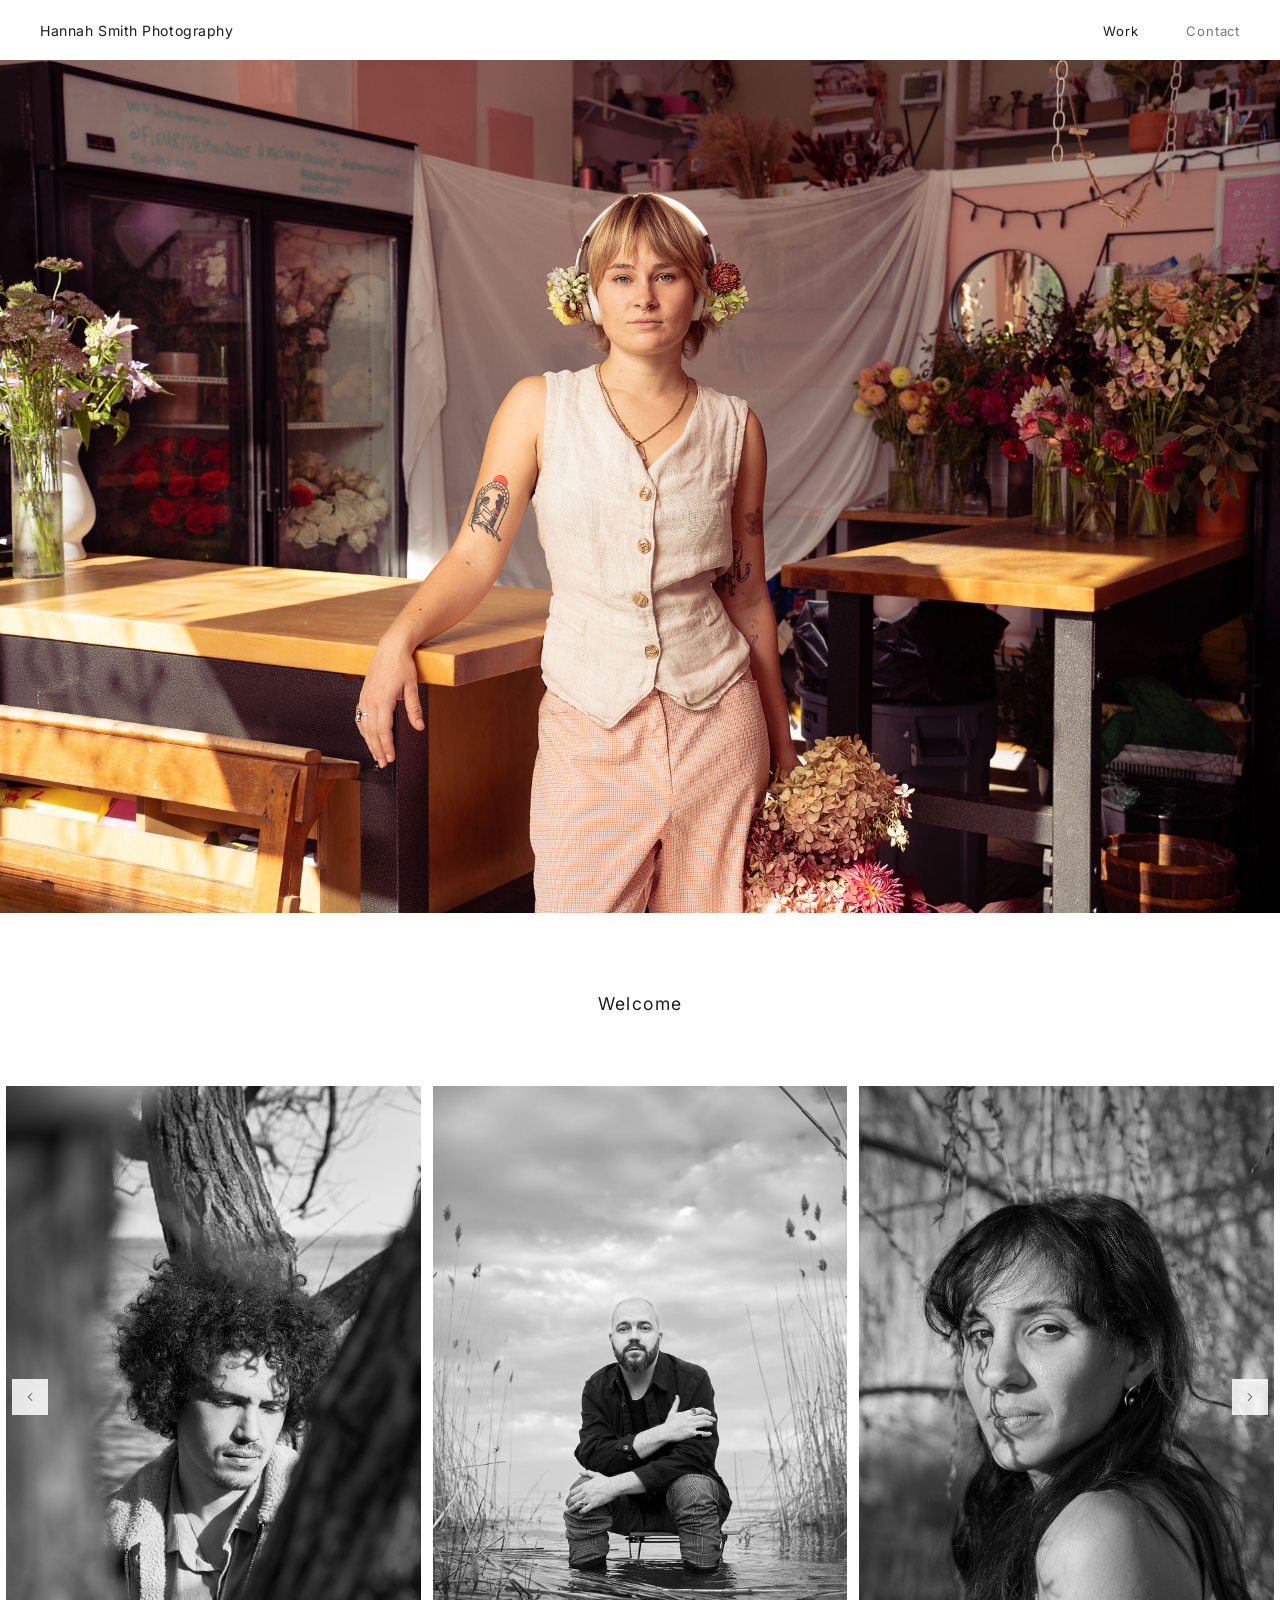
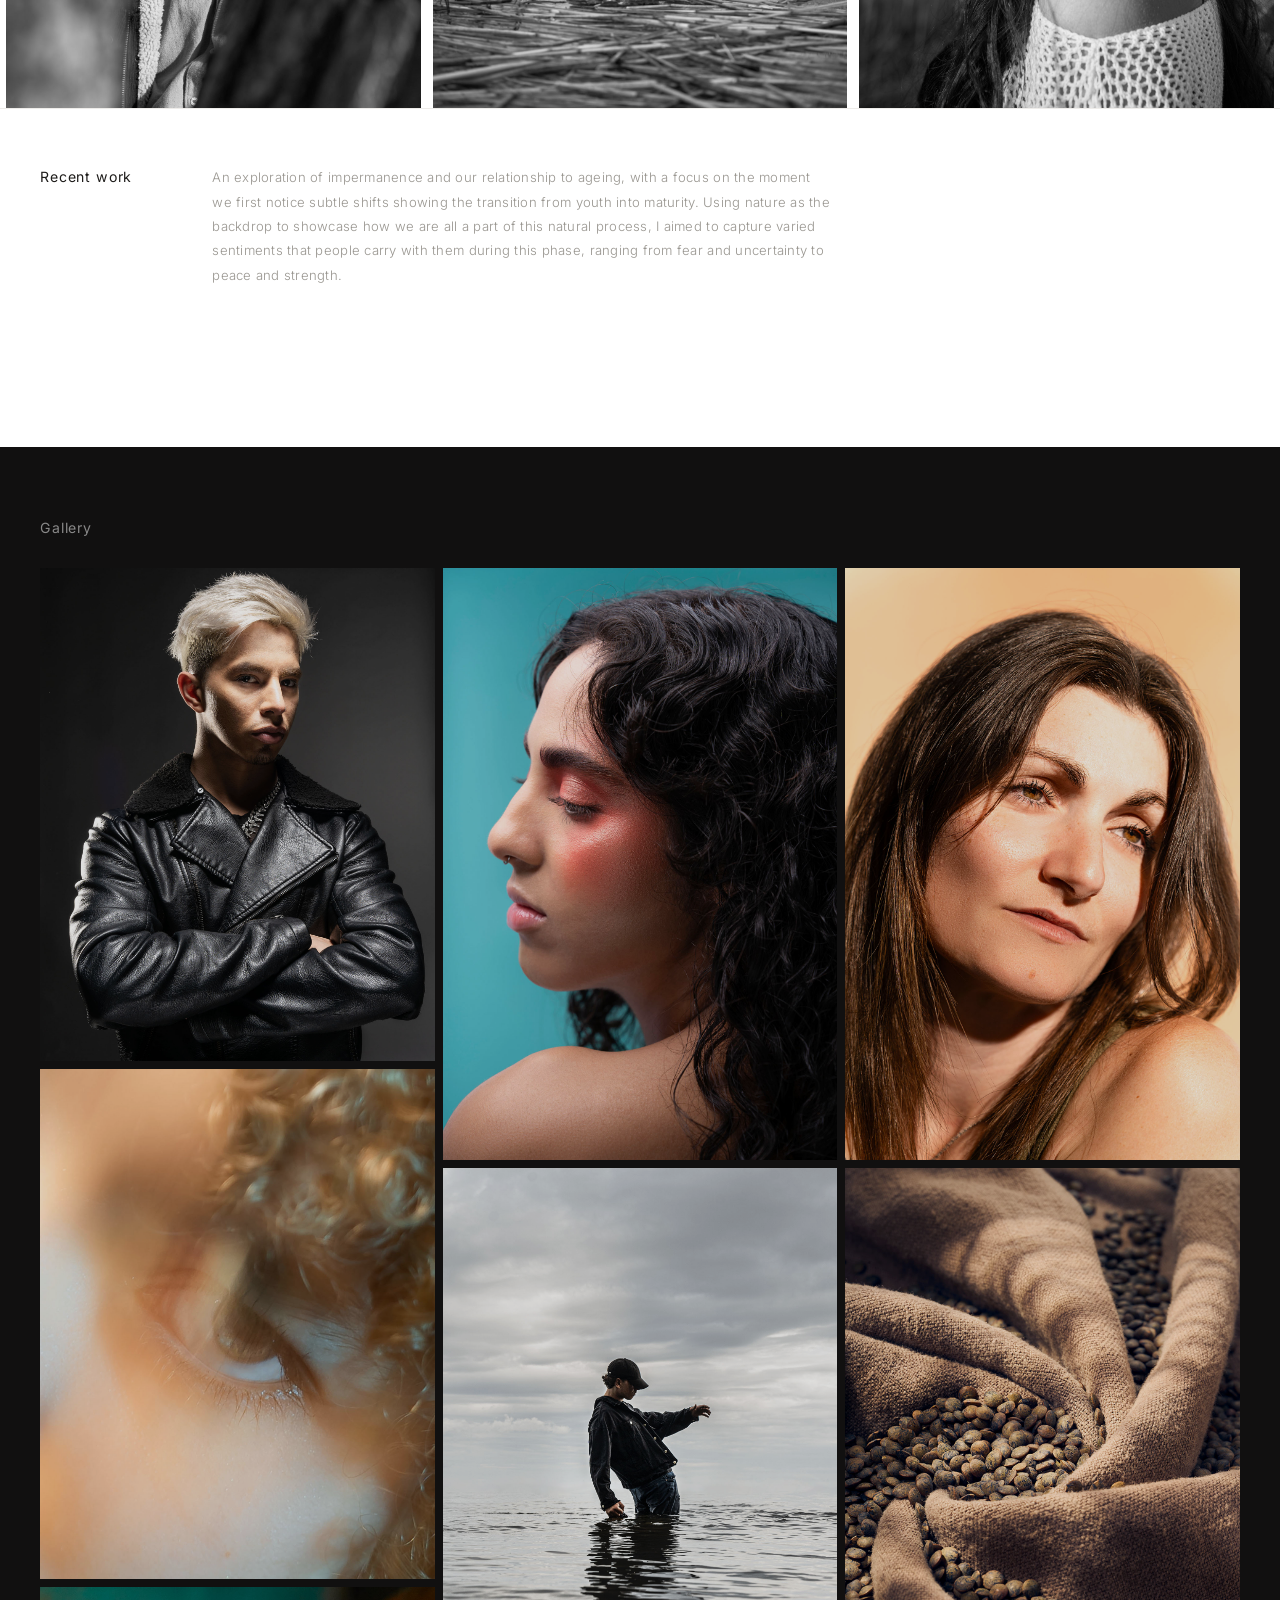
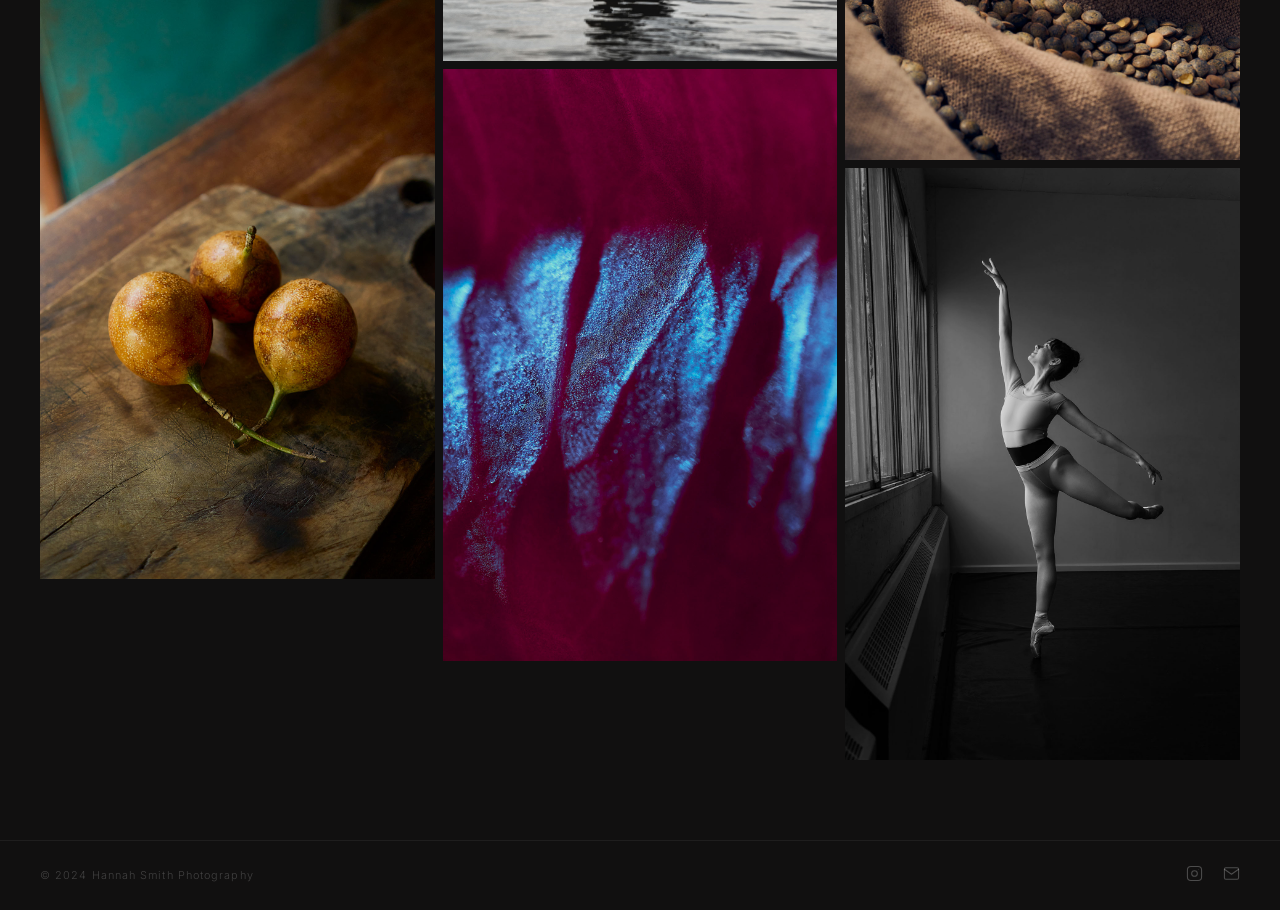
==== index.html @ 906fc098 "Add files via upload" ====
<!DOCTYPE html>
<html lang="en">
<head>
  <meta charset="UTF-8" />
  <meta name="viewport" content="width=device-width, initial-scale=1.0" />
  <title>Hannah Smith Photography</title>
  <link rel="stylesheet" href="style.css" />
</head>
<body>

  <!-- ══ NAVIGATION ══ -->
  <nav>
    <a href="index.html" class="nav-logo">Hannah Smith Photography</a>
    <ul class="nav-links">
      <li><a href="#work" class="active">Work</a></li>
      <li><a href="contact.html">Contact</a></li>
    </ul>
  </nav>

  <main>

    <!-- ══ HERO ══
         Upload your hero image to: images/hero.jpg
         The image will display at its FULL natural size — never cropped.
         Any width works. Landscape photos look best here.
    ══ -->
    <section class="hero">
      <img src="images/hero.jpg" alt="Hannah Smith Photography" />
    </section>

    <!-- ══ WELCOME ══ -->
    <section class="welcome">
      <h2>Welcome</h2>
    </section>

    <!-- ══ CAROUSEL ══ -->
    <section id="work">
      <div class="carousel-outer">

        <button class="carousel-btn prev" aria-label="Previous">
          <svg viewBox="0 0 24 24" fill="none" stroke-width="1.5" stroke-linecap="round" stroke-linejoin="round">
            <polyline points="15 18 9 12 15 6"></polyline>
          </svg>
        </button>

        <div class="carousel-track" id="carouselTrack">
          <!--
            PORTRAIT CAROUSEL IMAGES
            Upload to: images/portraits/
            Name them: portrait-1.jpg, portrait-2.jpg, portrait-3.jpg ... etc.
            Images show at their NATURAL SIZE — no cropping.
            Add or remove slides freely — just copy a <div class="carousel-slide"> block.
          -->
          <div class="carousel-slide">
            <img src="images/portraits/portrait-1.jpg" alt="Portrait 1" />
          </div>
          <div class="carousel-slide">
            <img src="images/portraits/portrait-2.jpg" alt="Portrait 2" />
          </div>
          <div class="carousel-slide">
            <img src="images/portraits/portrait-3.jpg" alt="Portrait 3" />
          </div>
          <div class="carousel-slide">
            <img src="images/portraits/portrait-4.jpg" alt="Portrait 4" />
          </div>
          <div class="carousel-slide">
            <img src="images/portraits/portrait-5.jpg" alt="Portrait 5" />
          </div>
          <div class="carousel-slide">
            <img src="images/portraits/portrait-6.jpg" alt="Portrait 6" />
          </div>
          <div class="carousel-slide">
            <img src="images/portraits/portrait-7.jpg" alt="Portrait 7" />
          </div>
          <div class="carousel-slide">
            <img src="images/portraits/portrait-8.jpg" alt="Portrait 8" />
          </div>
        </div>

        <button class="carousel-btn next" aria-label="Next">
          <svg viewBox="0 0 24 24" fill="none" stroke-width="1.5" stroke-linecap="round" stroke-linejoin="round">
            <polyline points="9 18 15 12 9 6"></polyline>
          </svg>
        </button>

      </div>

      <!-- ══ CAPTION — Recent Work left, paragraph right ══ -->
      <div class="caption-block">
        <p class="caption-title">Recent work</p>
        <p class="caption-body">
          An exploration of impermanence and our relationship to ageing, with a focus on the moment
          we first notice subtle shifts showing the transition from youth into maturity. Using nature
          as the backdrop to showcase how we are all a part of this natural process, I aimed to capture
          varied sentiments that people carry with them during this phase, ranging from fear and
          uncertainty to peace and strength.
        </p>
      </div>
    </section>

    <!-- ══ GALLERY (DARK) ══ -->
    <section class="gallery-section">
      <h2>Gallery</h2>

      <!--
        GALLERY IMAGES
        Upload to: images/gallery/
        Name them: gallery-1.jpg, gallery-2.jpg ... etc.
        Images display at their NATURAL SIZE in a flexible column cluster.
        The layout automatically adapts to whatever proportions you upload.
        Add or remove <div class="g-item"> blocks freely.
      -->
      <div class="gallery-cluster">
        <div class="g-item">
          <img src="images/gallery/gallery-1.jpg" alt="Gallery 1" />
        </div>
        <div class="g-item">
          <img src="images/gallery/gallery-2.jpg" alt="Gallery 2" />
        </div>
        <div class="g-item">
          <img src="images/gallery/gallery-3.jpg" alt="Gallery 3" />
        </div>
        <div class="g-item">
          <img src="images/gallery/gallery-4.jpg" alt="Gallery 4" />
        </div>
        <div class="g-item">
          <img src="images/gallery/gallery-5.jpg" alt="Gallery 5" />
        </div>
        <div class="g-item">
          <img src="images/gallery/gallery-6.jpg" alt="Gallery 6" />
        </div>
        <div class="g-item">
          <img src="images/gallery/gallery-7.jpg" alt="Gallery 7" />
        </div>
        <div class="g-item">
          <img src="images/gallery/gallery-8.jpg" alt="Gallery 8" />
        </div>
        <div class="g-item">
          <img src="images/gallery/gallery-9.jpg" alt="Gallery 9" />
        </div>
      </div>
    </section>

  </main>

  <!-- ══ FOOTER ══ -->
  <footer>
    <span class="footer-copy">&copy; 2024 Hannah Smith Photography</span>
    <div class="footer-icons">
      <!-- Replace # with your Instagram URL -->
      <a href="#" aria-label="Instagram">
        <svg viewBox="0 0 24 24" fill="none" stroke="currentColor" stroke-width="1.5" stroke-linecap="round" stroke-linejoin="round">
          <rect x="2" y="2" width="20" height="20" rx="5"></rect>
          <circle cx="12" cy="12" r="4"></circle>
          <circle cx="17.5" cy="6.5" r="0.5" fill="currentColor" stroke="none"></circle>
        </svg>
      </a>
      <!-- Replace YOUR-EMAIL-HERE with your email -->
      <a href="mailto:YOUR-EMAIL-HERE" aria-label="Email">
        <svg viewBox="0 0 24 24" fill="none" stroke="currentColor" stroke-width="1.5" stroke-linecap="round" stroke-linejoin="round">
          <path d="M4 4h16c1.1 0 2 .9 2 2v12c0 1.1-.9 2-2 2H4c-1.1 0-2-.9-2-2V6c0-1.1.9-2 2-2z"></path>
          <polyline points="22,6 12,13 2,6"></polyline>
        </svg>
      </a>
    </div>
  </footer>

  <!-- ══ CAROUSEL SCRIPT
       - Shows 3 slides at once
       - Slides one image at a time
       - Auto-advances every 3 seconds
       - Loops endlessly back to the start
  ══ -->
  <script>
    (function () {
      const track = document.getElementById('carouselTrack');
      const slides = Array.from(track.querySelectorAll('.carousel-slide'));
      const total = slides.length;
      const VISIBLE = 3;
      const INTERVAL = 3000; // 3 seconds
      let current = 0;
      let timer;

      function setWidths() {
        const slideWidth = track.parentElement.offsetWidth / VISIBLE;
        slides.forEach(s => s.style.width = slideWidth + 'px');
      }

      function goTo(idx) {
        // Loop: wrap around
        current = ((idx % total) + total) % total;
        const slideWidth = track.parentElement.offsetWidth / VISIBLE;
        track.style.transform = `translateX(-${current * slideWidth}px)`;
      }

      function next() { goTo(current + 1); }
      function prev() { goTo(current - 1); }

      function startAuto() {
        clearInterval(timer);
        timer = setInterval(next, INTERVAL);
      }

      // Arrow buttons pause then resume auto-play
      document.querySelector('.carousel-btn.prev').addEventListener('click', () => {
        prev(); startAuto();
      });
      document.querySelector('.carousel-btn.next').addEventListener('click', () => {
        next(); startAuto();
      });

      // Init
      setWidths();
      startAuto();
      window.addEventListener('resize', () => { setWidths(); goTo(current); });
    })();
  </script>

</body>
</html>
---- style.css ----
/* =============================================
   HANNAH SMITH PHOTOGRAPHY — style.css
   Clean Minimal Editorial
   ============================================= */

@import url('https://fonts.googleapis.com/css2?family=Cormorant:ital,wght@0,300;0,400;0,500;1,300;1,400&family=Inter:wght@300;400;500&display=swap');

/* ── Variables ── */
:root {
  --white: #ffffff;
  --off-white: #fafaf9;
  --light: #eeece9;
  --mid: #999690;
  --dark: #1e1c1a;
  --black: #111010;
  --nav-height: 60px;
  --transition: 0.3s ease;

  --font-display: 'Cormorant', serif;
  --font-body: 'Inter', sans-serif;
}

/* ── Reset ── */
*, *::before, *::after { box-sizing: border-box; margin: 0; padding: 0; }
html { scroll-behavior: smooth; }
body {
  font-family: var(--font-body);
  font-weight: 300;
  background: var(--white);
  color: var(--dark);
  -webkit-font-smoothing: antialiased;
  overflow-x: hidden;
}
a { text-decoration: none; color: inherit; }

/* ══════════════════════════════════
   NAVIGATION
   ══════════════════════════════════ */
nav {
  position: fixed;
  top: 0; left: 0; right: 0;
  z-index: 100;
  height: var(--nav-height);
  background: rgba(255,255,255,0.96);
  backdrop-filter: blur(8px);
  display: flex;
  align-items: center;
  justify-content: space-between;
  padding: 0 40px;
}

.nav-logo {
  font-family: var(--font-body);
  font-size: 0.88rem;
  font-weight: 400;
  letter-spacing: 0.04em;
  color: var(--dark);
}

.nav-links {
  display: flex;
  gap: 48px;
  list-style: none;
}
.nav-links a {
  font-family: var(--font-body);
  font-size: 0.82rem;
  font-weight: 400;
  letter-spacing: 0.06em;
  color: var(--dark);
  opacity: 0.6;
  transition: opacity var(--transition);
}
.nav-links a:hover,
.nav-links a.active { opacity: 1; }

/* ══════════════════════════════════
   HERO — full image, no crop
   ══════════════════════════════════ */
.hero {
  margin-top: var(--nav-height);
  width: 100%;
  line-height: 0; /* removes gap under image */
}
.hero img {
  width: 100%;
  height: auto; /* natural height, never cropped */
  display: block;
  object-fit: unset;
}

/* ══════════════════════════════════
   WELCOME
   ══════════════════════════════════ */
.welcome {
  text-align: center;
  padding: 80px 40px 72px;
}
.welcome h2 {
  font-family: var(--font-body);
  font-size: 1.1rem;
  font-weight: 400;
  letter-spacing: 0.08em;
  color: var(--dark);
}

/* ══════════════════════════════════
   CAROUSEL — no crop, auto-slide
   ══════════════════════════════════ */
#work {
  padding: 0 0 80px;
}

.carousel-outer {
  position: relative;
  overflow: hidden;
}

.carousel-track {
  display: flex;
  /* gap handled by JS offset, no CSS gap so images butt up */
  transition: transform 0.7s cubic-bezier(0.25, 0.46, 0.45, 0.94);
}

.carousel-slide {
  /* width set by JS based on visible count */
  flex-shrink: 0;
  padding: 0 6px;
}

.carousel-slide img {
  width: 100%;
  height: auto;        /* NEVER crop — natural image ratio */
  display: block;
  object-fit: unset;
}

/* Prev / Next arrows */
.carousel-btn {
  position: absolute;
  top: 50%;
  transform: translateY(-50%);
  background: rgba(255,255,255,0.85);
  border: none;
  width: 36px; height: 36px;
  display: flex;
  align-items: center;
  justify-content: center;
  cursor: pointer;
  z-index: 2;
  transition: background var(--transition);
}
.carousel-btn:hover { background: var(--white); }
.carousel-btn svg { width: 14px; height: 14px; stroke: var(--dark); }
.carousel-btn.prev { left: 12px; }
.carousel-btn.next { right: 12px; }

/* ══════════════════════════════════
   CAPTION — Recent Work left, text right
   ══════════════════════════════════ */
.caption-block {
  display: flex;
  align-items: flex-start;
  gap: 80px;
  padding: 56px 40px 80px;
  border-top: 1px solid var(--light);
}
.caption-title {
  font-family: var(--font-body);
  font-size: 0.88rem;
  font-weight: 400;
  letter-spacing: 0.06em;
  color: var(--dark);
  white-space: nowrap;
  flex-shrink: 0;
  padding-top: 3px;
}
.caption-body {
  font-family: var(--font-body);
  font-size: 0.82rem;
  line-height: 1.85;
  color: var(--mid);
  letter-spacing: 0.02em;
  max-width: 620px;
}

/* ══════════════════════════════════
   GALLERY — dark, cluster, no crop
   ══════════════════════════════════ */
.gallery-section {
  background: var(--black);
  padding: 72px 40px 80px;
}

.gallery-section h2 {
  font-family: var(--font-body);
  font-size: 0.88rem;
  font-weight: 400;
  letter-spacing: 0.06em;
  color: rgba(255,255,255,0.5);
  margin-bottom: 32px;
}

/*
  Masonry/cluster layout using CSS columns.
  This is the most flexible approach — images keep
  their natural proportions and the layout adapts
  to whatever sizes you upload.
*/
.gallery-cluster {
  columns: 3;
  column-gap: 8px;
}

.gallery-cluster .g-item {
  break-inside: avoid;
  margin-bottom: 8px;
  overflow: hidden;
}

.gallery-cluster .g-item img {
  width: 100%;
  height: auto;       /* NEVER crop — natural ratio */
  display: block;
  object-fit: unset;
  filter: brightness(0.88);
  transition: filter 0.4s ease, transform 0.6s ease;
}

.gallery-cluster .g-item:hover img {
  filter: brightness(1);
  transform: scale(1.02);
}

/* ══════════════════════════════════
   FOOTER
   ══════════════════════════════════ */
footer {
  background: var(--black);
  border-top: 1px solid rgba(255,255,255,0.06);
  padding: 24px 40px;
  display: flex;
  align-items: center;
  justify-content: space-between;
}
.footer-copy {
  font-size: 0.68rem;
  letter-spacing: 0.1em;
  color: rgba(255,255,255,0.2);
}
.footer-icons { display: flex; gap: 20px; }
.footer-icons a {
  color: rgba(255,255,255,0.25);
  transition: color var(--transition);
}
.footer-icons a:hover { color: rgba(255,255,255,0.7); }
.footer-icons svg { width: 17px; height: 17px; }

/* ══════════════════════════════════
   CONTACT PAGE
   ══════════════════════════════════ */
.contact-wrap {
  margin-top: var(--nav-height);
  display: grid;
  grid-template-columns: 1fr 1fr;
  min-height: calc(100vh - var(--nav-height));
}
.contact-dark {
  background: var(--dark);
  padding: 80px 64px;
  display: flex;
  flex-direction: column;
  justify-content: center;
}
.contact-dark .eyebrow {
  font-size: 0.62rem;
  letter-spacing: 0.3em;
  text-transform: uppercase;
  color: rgba(255,255,255,0.35);
  margin-bottom: 20px;
  display: block;
}
.contact-dark h1 {
  font-family: var(--font-display);
  font-size: clamp(2rem, 4vw, 3.2rem);
  font-weight: 400;
  color: var(--white);
  line-height: 1.15;
  margin-bottom: 52px;
}
.contact-list {
  list-style: none;
  display: flex;
  flex-direction: column;
  gap: 28px;
  margin-bottom: 52px;
}
.contact-list li {
  display: flex;
  align-items: flex-start;
  gap: 16px;
}
.contact-list svg {
  width: 16px; height: 16px;
  stroke: rgba(255,255,255,0.3);
  flex-shrink: 0;
  margin-top: 3px;
}
.c-label {
  font-size: 0.58rem;
  letter-spacing: 0.22em;
  text-transform: uppercase;
  color: rgba(255,255,255,0.25);
  display: block;
  margin-bottom: 4px;
}
.c-value {
  font-size: 0.88rem;
  color: var(--white);
  letter-spacing: 0.02em;
}
a.c-value { transition: color var(--transition); }
a.c-value:hover { color: rgba(255,255,255,0.6); }

.social-row { display: flex; gap: 16px; }
.social-row a {
  width: 38px; height: 38px;
  border: 1px solid rgba(255,255,255,0.12);
  display: flex;
  align-items: center;
  justify-content: center;
  color: rgba(255,255,255,0.3);
  transition: border-color var(--transition), color var(--transition);
}
.social-row a:hover {
  border-color: rgba(255,255,255,0.4);
  color: rgba(255,255,255,0.7);
}
.social-row svg { width: 16px; height: 16px; }

.contact-qr {
  background: var(--off-white);
  padding: 80px 64px;
  display: flex;
  flex-direction: column;
  justify-content: center;
  align-items: center;
  text-align: center;
}
.contact-qr .eyebrow {
  font-size: 0.62rem;
  letter-spacing: 0.3em;
  text-transform: uppercase;
  color: var(--mid);
  margin-bottom: 20px;
  display: block;
}
.contact-qr h2 {
  font-family: var(--font-display);
  font-size: 1.5rem;
  font-weight: 400;
  color: var(--dark);
  margin-bottom: 40px;
}
.qr-frame {
  width: 180px; height: 180px;
  border: 1px solid var(--light);
  display: flex;
  align-items: center;
  justify-content: center;
  margin: 0 auto 16px;
  overflow: hidden;
}
.qr-frame img { width: 100%; height: 100%; object-fit: contain; }
.qr-placeholder {
  width: 180px; height: 180px;
  border: 1px dashed var(--mid);
  display: flex;
  flex-direction: column;
  align-items: center;
  justify-content: center;
  gap: 10px;
  color: var(--mid);
  margin: 0 auto 16px;
}
.qr-placeholder svg { width: 36px; height: 36px; opacity: 0.3; }
.qr-placeholder p { font-size: 0.62rem; letter-spacing: 0.18em; text-transform: uppercase; opacity: 0.4; }
.qr-caption { font-size: 0.68rem; letter-spacing: 0.14em; text-transform: uppercase; color: var(--mid); }

/* ══════════════════════════════════
   RESPONSIVE
   ══════════════════════════════════ */
@media (max-width: 900px) {
  nav { padding: 0 24px; }
  .nav-links { gap: 28px; }
  .caption-block { flex-direction: column; gap: 24px; padding: 40px 24px 60px; }
  .gallery-section { padding: 56px 24px 64px; }
  .gallery-cluster { columns: 2; }
  .contact-wrap { grid-template-columns: 1fr; }
  .contact-dark { padding: 56px 24px; }
  .contact-qr { padding: 56px 24px; }
  footer { padding: 20px 24px; }
}

@media (max-width: 560px) {
  .gallery-cluster { columns: 1; }
  .welcome { padding: 56px 24px 48px; }
}
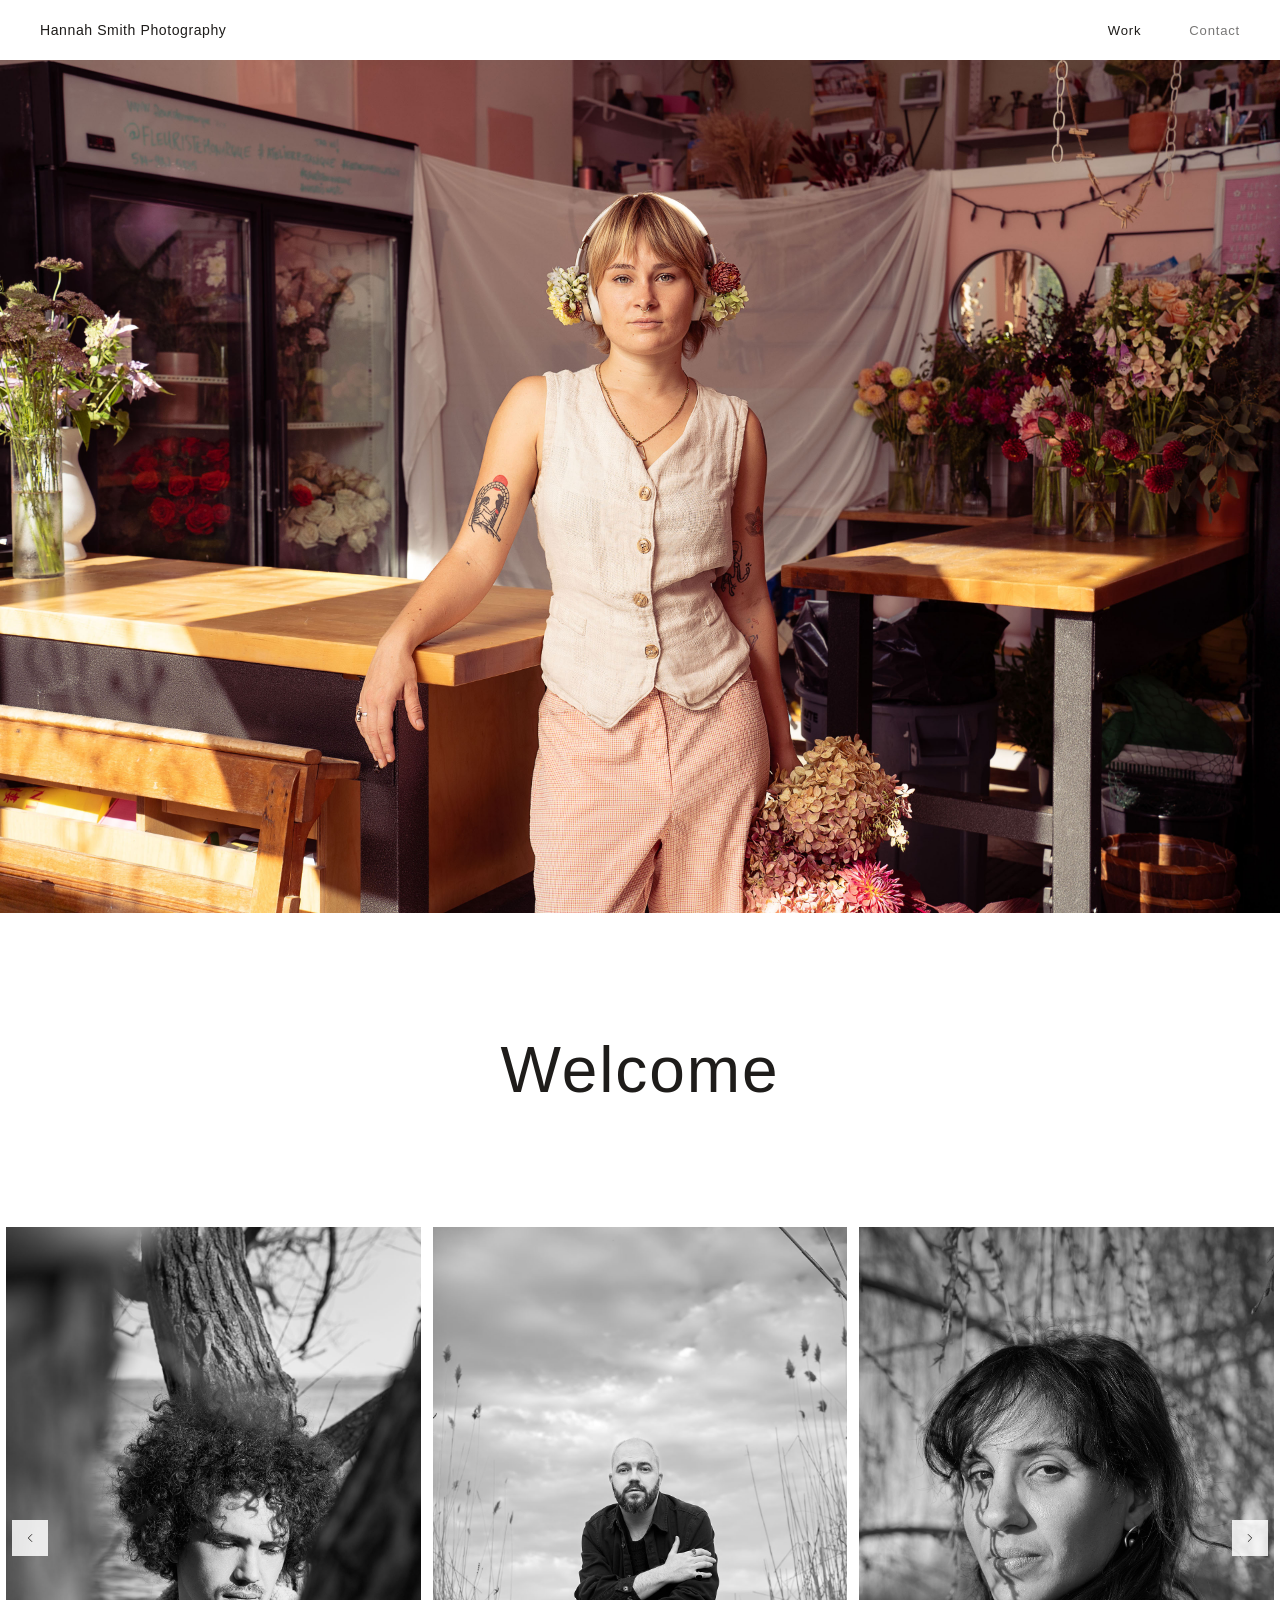
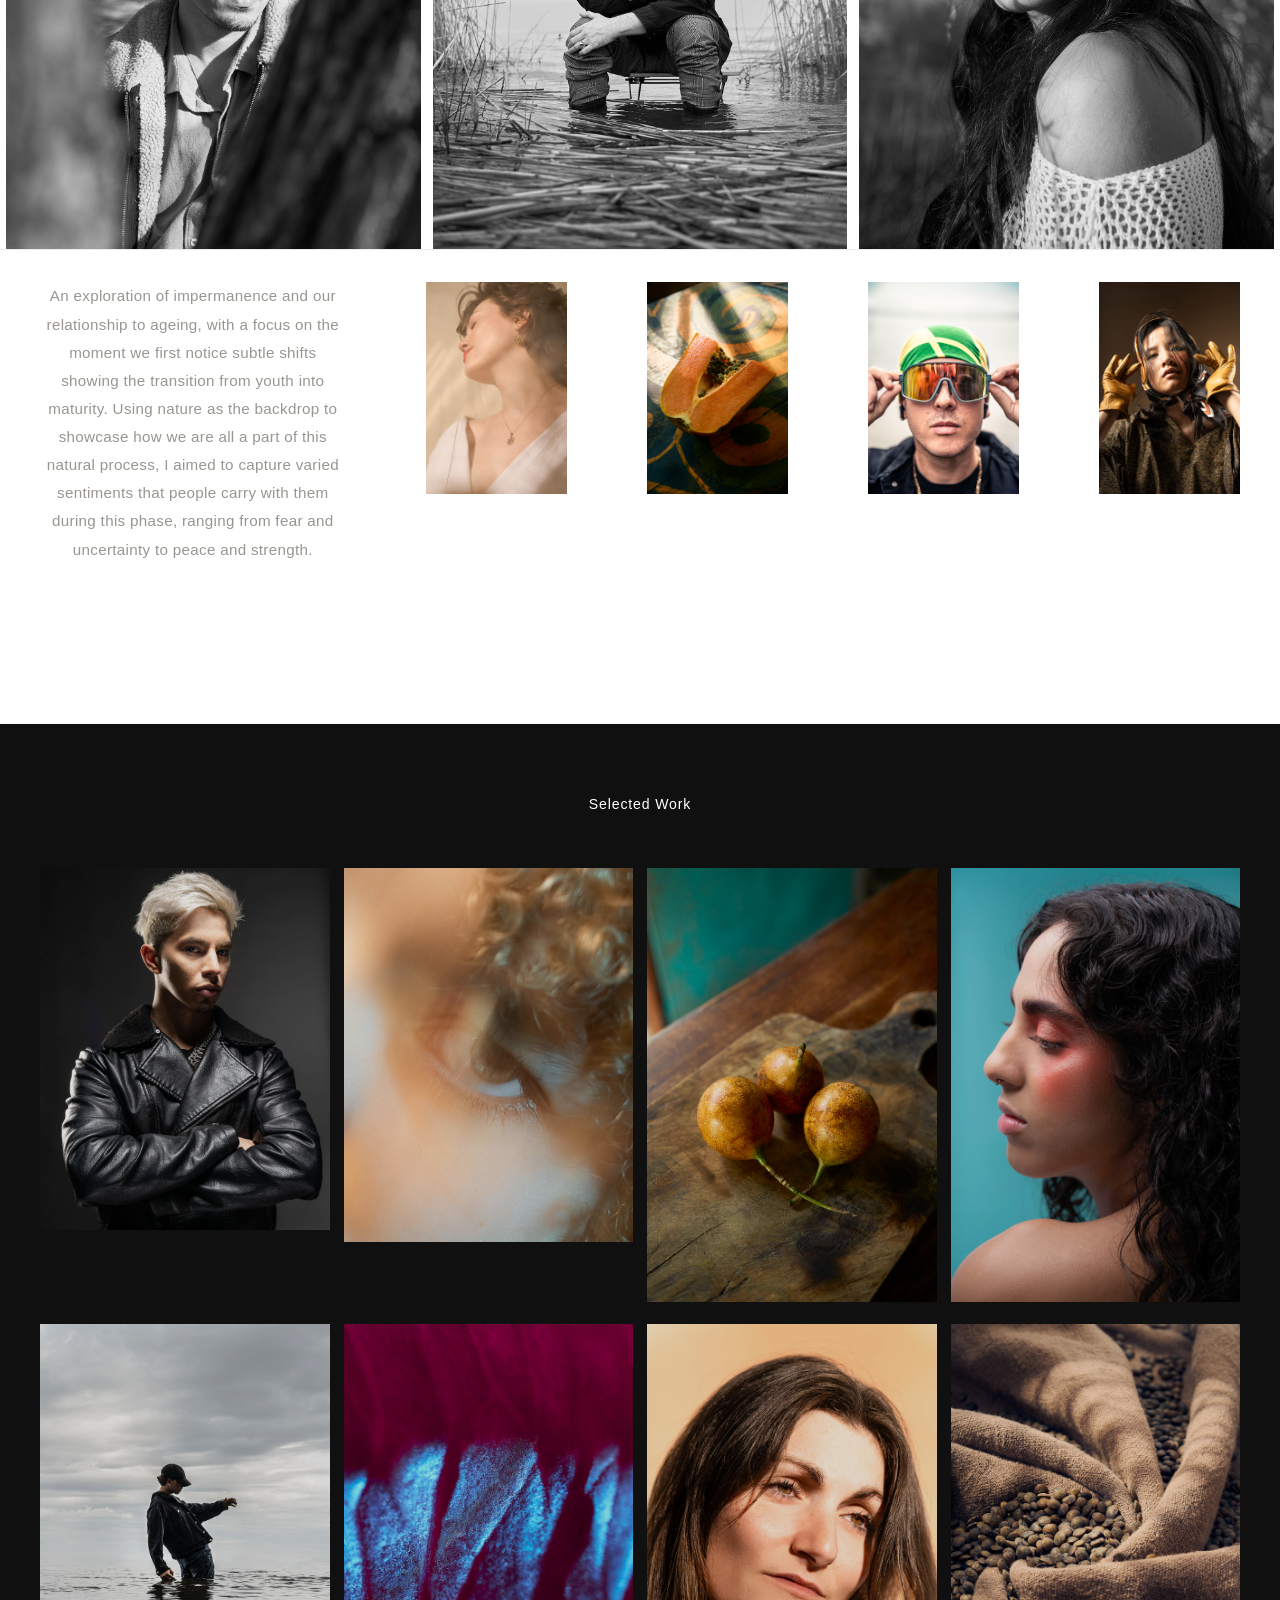
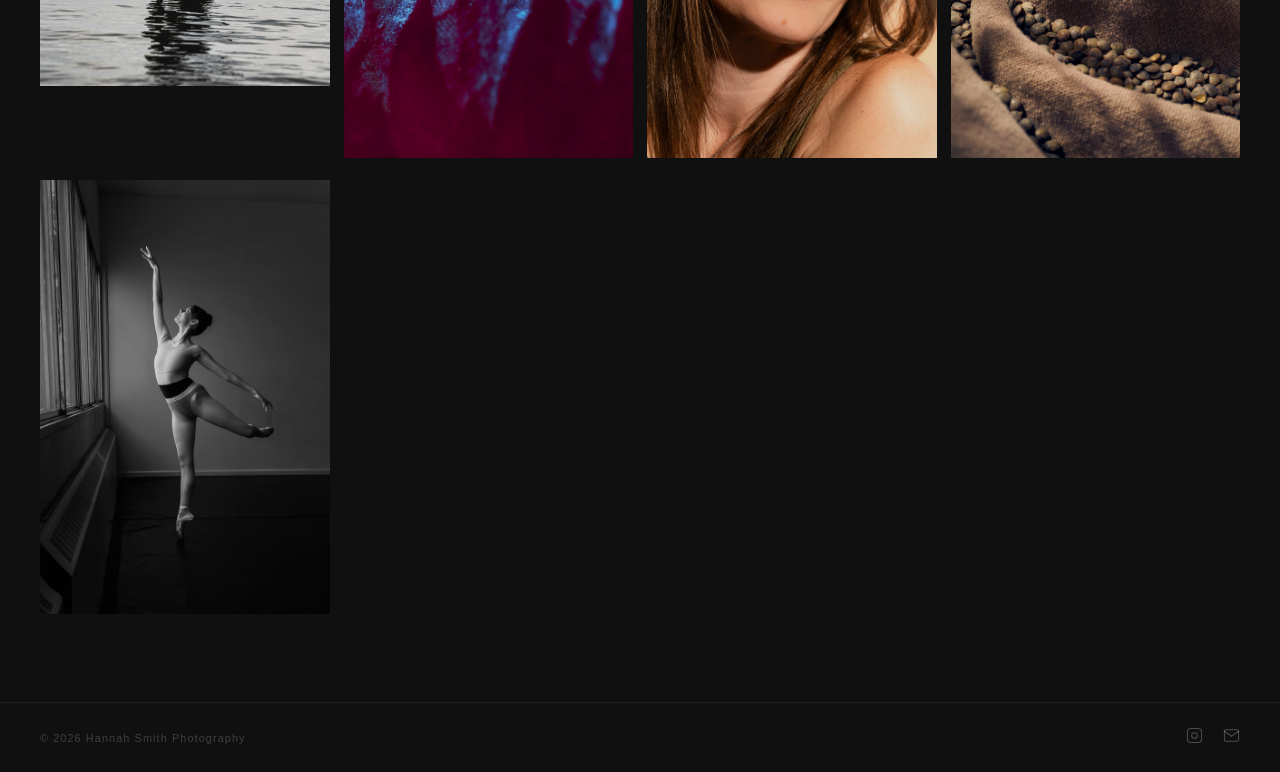
==== commit 7704f6c5: "Add files via upload" ====
--- a/index.html
+++ b/index.html
@@ -29,9 +29,7 @@
     </section>
 
     <!-- ══ WELCOME ══ -->
-    <section class="welcome">
-      <h2>Welcome</h2>
-    </section>
+    <section class="welcome"><div class="welcome-inner"><h2>Welcome</h2></div></section>
 
     <!-- ══ CAROUSEL ══ -->
     <section id="work">
@@ -87,7 +85,7 @@
 
       <!-- ══ CAPTION — Recent Work left, paragraph right ══ -->
       <div class="caption-block">
-        <p class="caption-title">Recent work</p>
+        
         <p class="caption-body">
           An exploration of impermanence and our relationship to ageing, with a focus on the moment
           we first notice subtle shifts showing the transition from youth into maturity. Using nature
@@ -95,12 +93,18 @@
           varied sentiments that people carry with them during this phase, ranging from fear and
           uncertainty to peace and strength.
         </p>
+      
+        <div class="g-item"><img src="images/gallery/gallery-10.jpg" alt="Gallery 10" /></div>
+        <div class="g-item"><img src="images/gallery/gallery-11.jpg" alt="Gallery 11" /></div>
+        <div class="g-item"><img src="images/gallery/gallery-12.jpg" alt="Gallery 12" /></div>
+        <div class="g-item"><img src="images/gallery/gallery-13.jpg" alt="Gallery 13" /></div>
+
       </div>
     </section>
 
     <!-- ══ GALLERY (DARK) ══ -->
     <section class="gallery-section">
-      <h2>Gallery</h2>
+      <h2>Selected Work</h2>
 
       <!--
         GALLERY IMAGES
@@ -145,7 +149,7 @@
 
   <!-- ══ FOOTER ══ -->
   <footer>
-    <span class="footer-copy">&copy; 2024 Hannah Smith Photography</span>
+    <span class="footer-copy">&copy; 2026 Hannah Smith Photography</span>
     <div class="footer-icons">
       <!-- Replace # with your Instagram URL -->
       <a href="#" aria-label="Instagram">
@@ -176,7 +180,7 @@
       const track = document.getElementById('carouselTrack');
       const slides = Array.from(track.querySelectorAll('.carousel-slide'));
       const total = slides.length;
-      const VISIBLE = 3;
+      const VISIBLE = window.innerWidth < 900 ? 1 : 3;
       const INTERVAL = 3000; // 3 seconds
       let current = 0;
       let timer;
--- a/style.css
+++ b/style.css
@@ -3,7 +3,7 @@
    Clean Minimal Editorial
    ============================================= */
 
-@import url('https://fonts.googleapis.com/css2?family=Cormorant:ital,wght@0,300;0,400;0,500;1,300;1,400&family=Inter:wght@300;400;500&display=swap');
+@import url('https://fonts.cdnfonts.com/css/sofia-pro');
 
 /* ── Variables ── */
 :root {
@@ -16,8 +16,8 @@
   --nav-height: 60px;
   --transition: 0.3s ease;
 
-  --font-display: 'Cormorant', serif;
-  --font-body: 'Inter', sans-serif;
+  --font-display: 'Sofia Pro', sans-serif;
+  --font-body: 'Sofia Pro', sans-serif;
 }
 
 /* ── Reset ── */
@@ -406,3 +406,126 @@
   .gallery-cluster { columns: 1; }
   .welcome { padding: 56px 24px 48px; }
 }
+
+
+/* USER REVISIONS */
+body{font-family:var(--font-body);}
+.hero{
+min-height:auto;
+display:block;
+}
+.hero img{
+width:100%;
+max-height:none;
+object-fit:contain!important;
+}
+.welcome{
+display:flex;
+justify-content:center;
+align-items:center;
+min-height:28vh;
+padding:120px 40px;
+}
+.welcome-inner{max-width:900px;text-align:center;}
+.welcome h2{
+font-size:clamp(2rem,5vw,4rem);
+letter-spacing:.03em;
+}
+.caption-block{
+justify-content:center;
+text-align:center;
+padding-top:32px;
+}
+.caption-body{
+max-width:900px;
+font-size:.95rem;
+}
+.gallery-section h2{
+margin-bottom:56px;
+text-align:center;
+color:white;
+}
+.gallery-cluster{
+columns:4 280px;
+column-gap:14px;
+}
+.g-item{
+break-inside:avoid;
+cursor:grab;
+}
+.g-item img{
+width:100%;
+height:auto!important;
+aspect-ratio:auto!important;
+object-fit:contain!important;
+}
+.carousel-slide{
+display:flex;
+align-items:flex-start;
+}
+.carousel-slide img{
+object-fit:contain!important;
+max-height:75vh;
+}
+
+
+/* ===== MANUAL REORDERABLE GALLERY GRID ===== */
+.gallery-cluster{
+display:grid !important;
+grid-template-columns:repeat(auto-fit,minmax(300px,1fr));
+gap:18px;
+columns:unset !important;
+align-items:start;
+}
+
+.g-item{
+position:relative;
+overflow:visible;
+}
+
+.g-item img{
+display:block;
+width:100%;
+height:auto;
+}
+
+/* Rearange order manually:
+.g-item:nth-child(1){order:4;}
+.g-item:nth-child(2){order:1;}
+*/
+
+@media (max-width:900px){
+.gallery-cluster{
+grid-template-columns:repeat(2,1fr);
+}
+}
+
+@media (max-width:600px){
+.gallery-cluster{
+grid-template-columns:1fr;
+}
+}
+
+
+/* CONTACT PORTRAIT */
+.contact-qr{
+background:#f7f5f2;
+padding:80px;
+}
+.portrait-frame{
+width:min(520px,100%);
+margin:auto;
+}
+.portrait-frame img{
+width:100%;
+height:auto;
+display:block;
+object-fit:contain;
+}
+
+/* keep all gallery images visible */
+.gallery-cluster{
+display:grid !important;
+grid-template-columns:repeat(auto-fit,minmax(260px,1fr));
+gap:14px;
+}
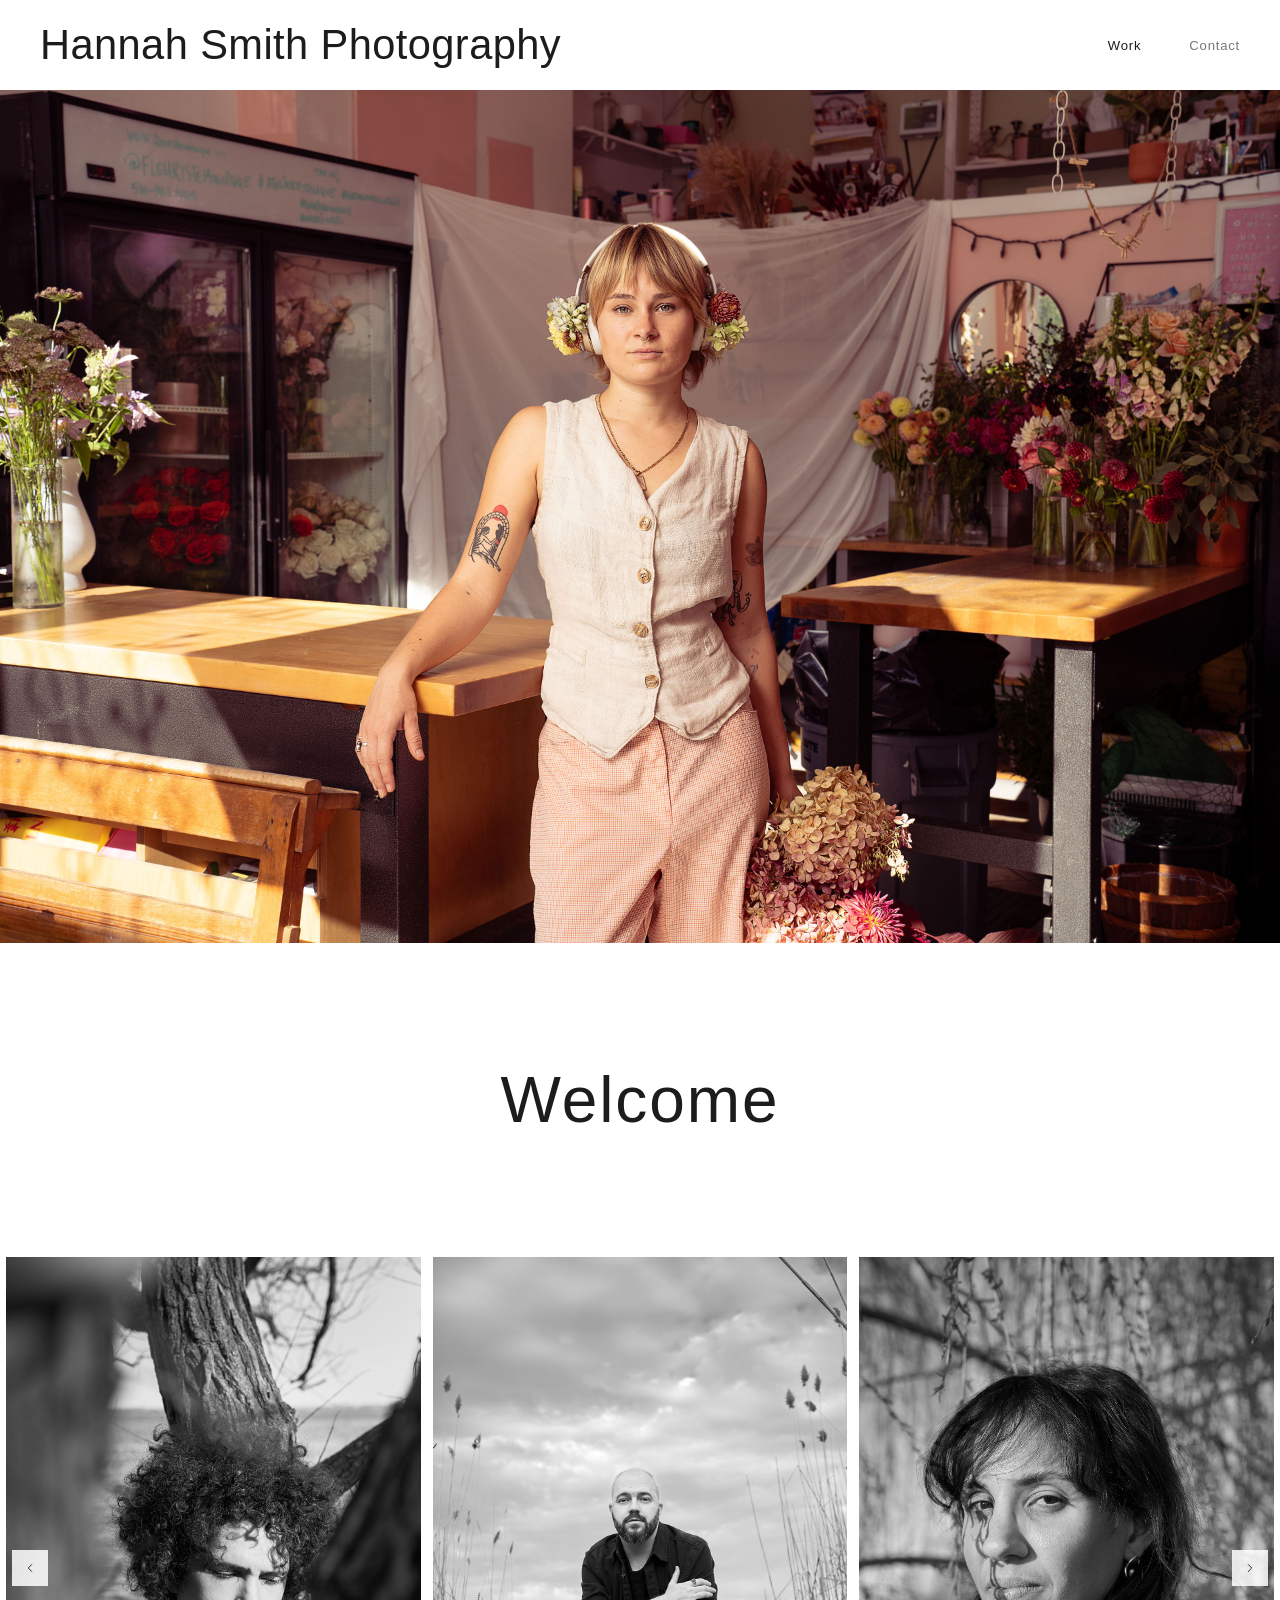
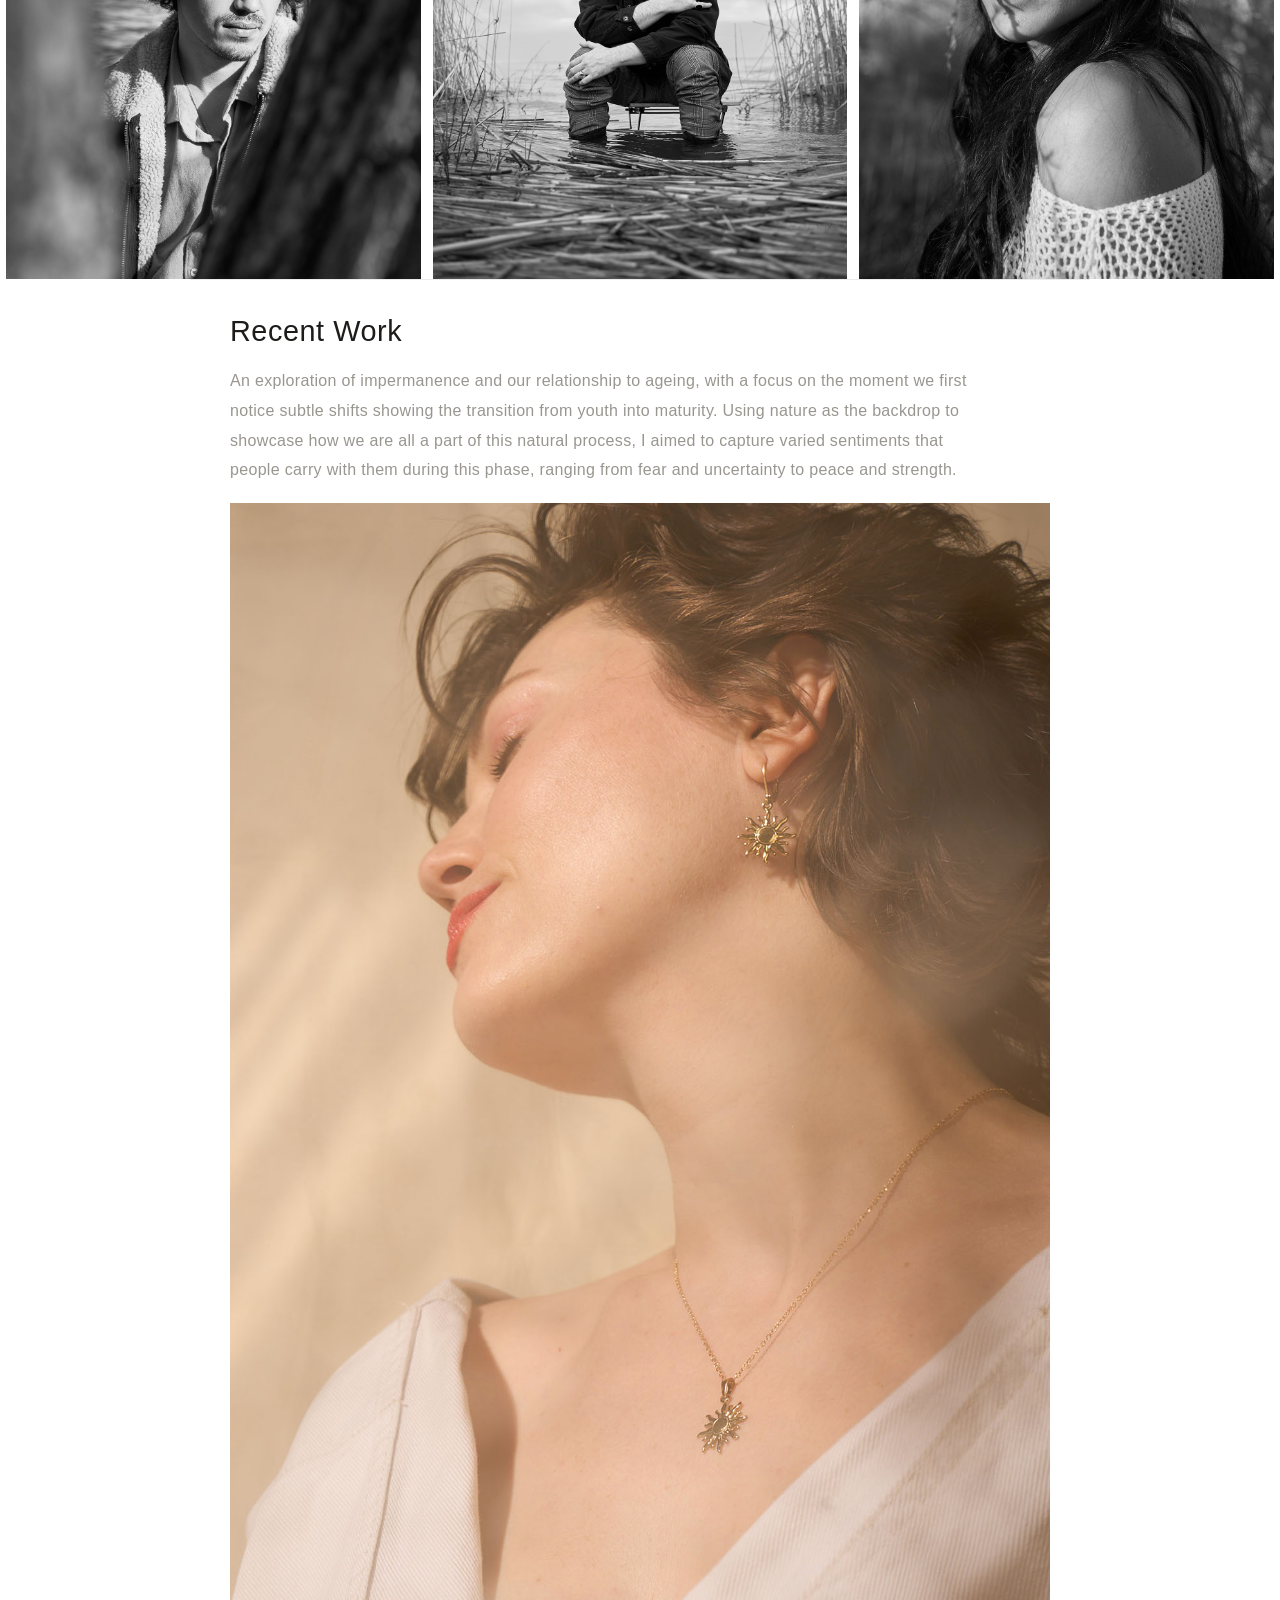
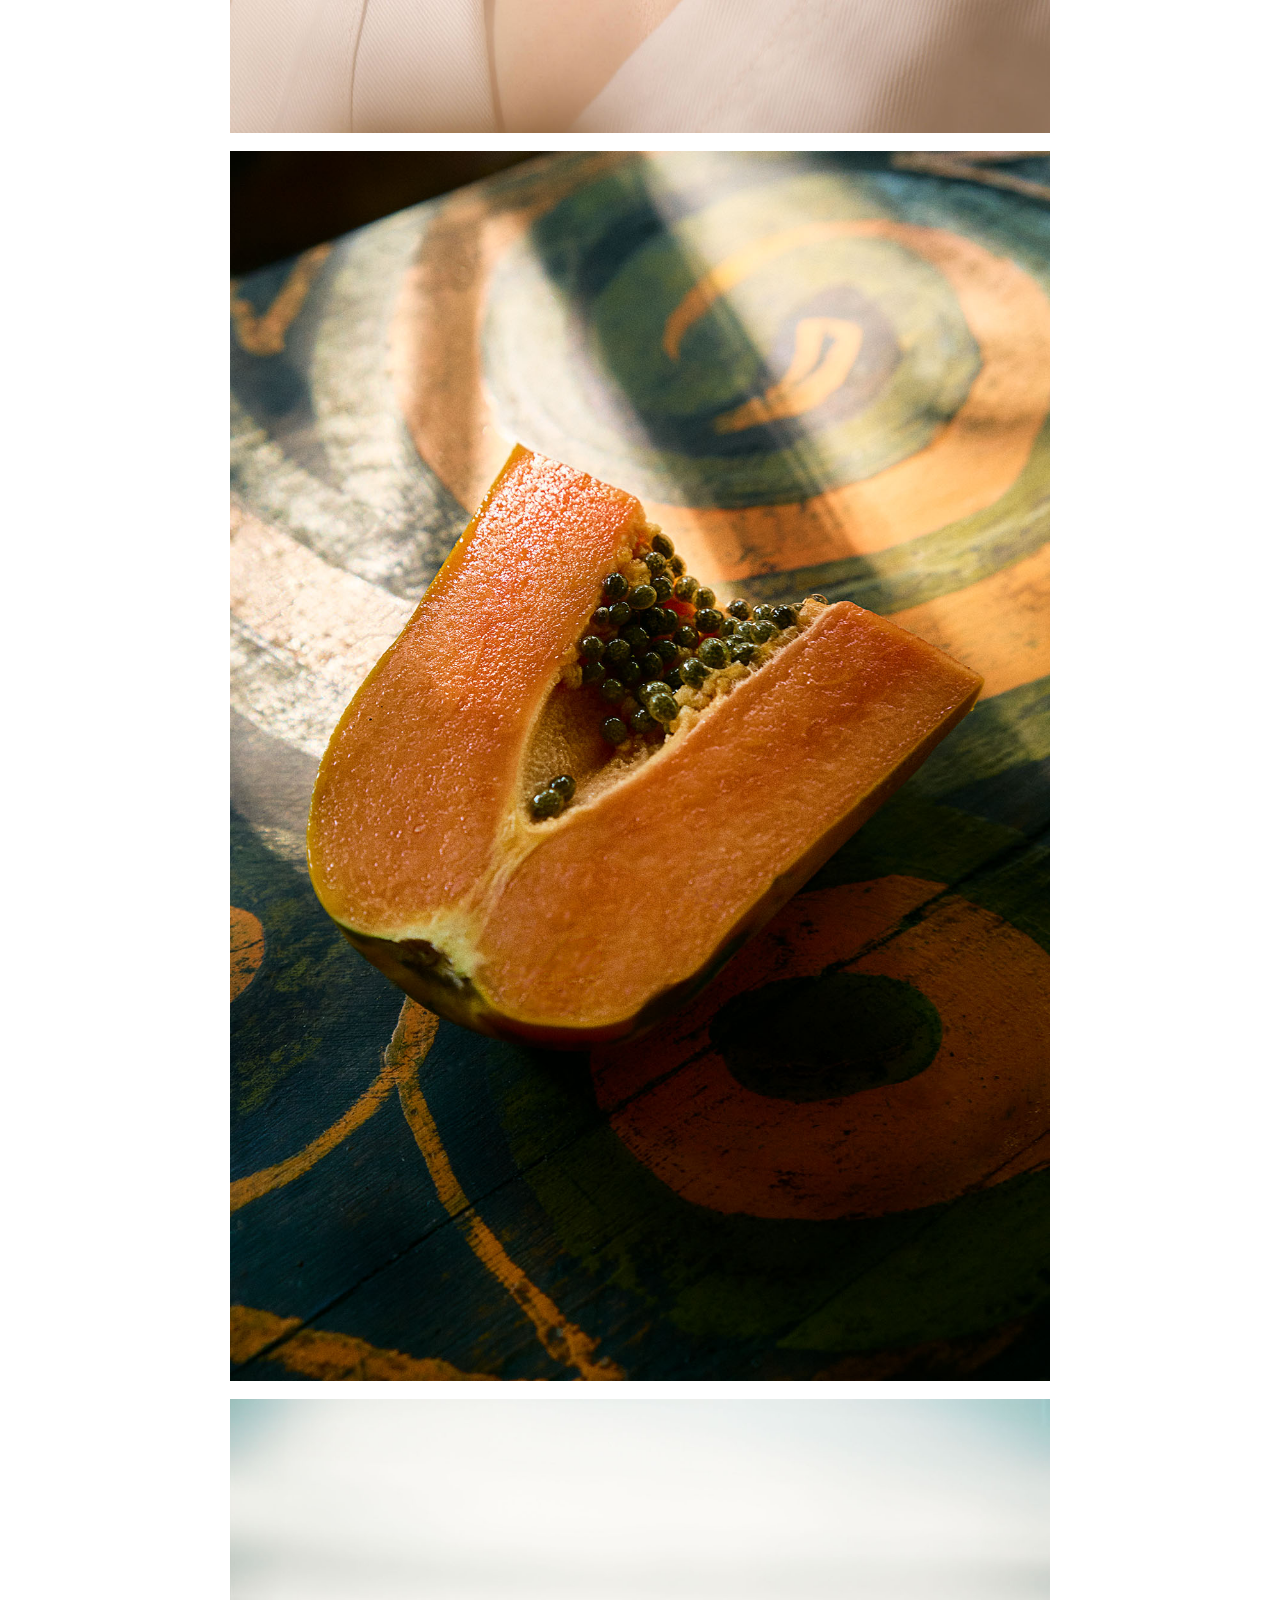
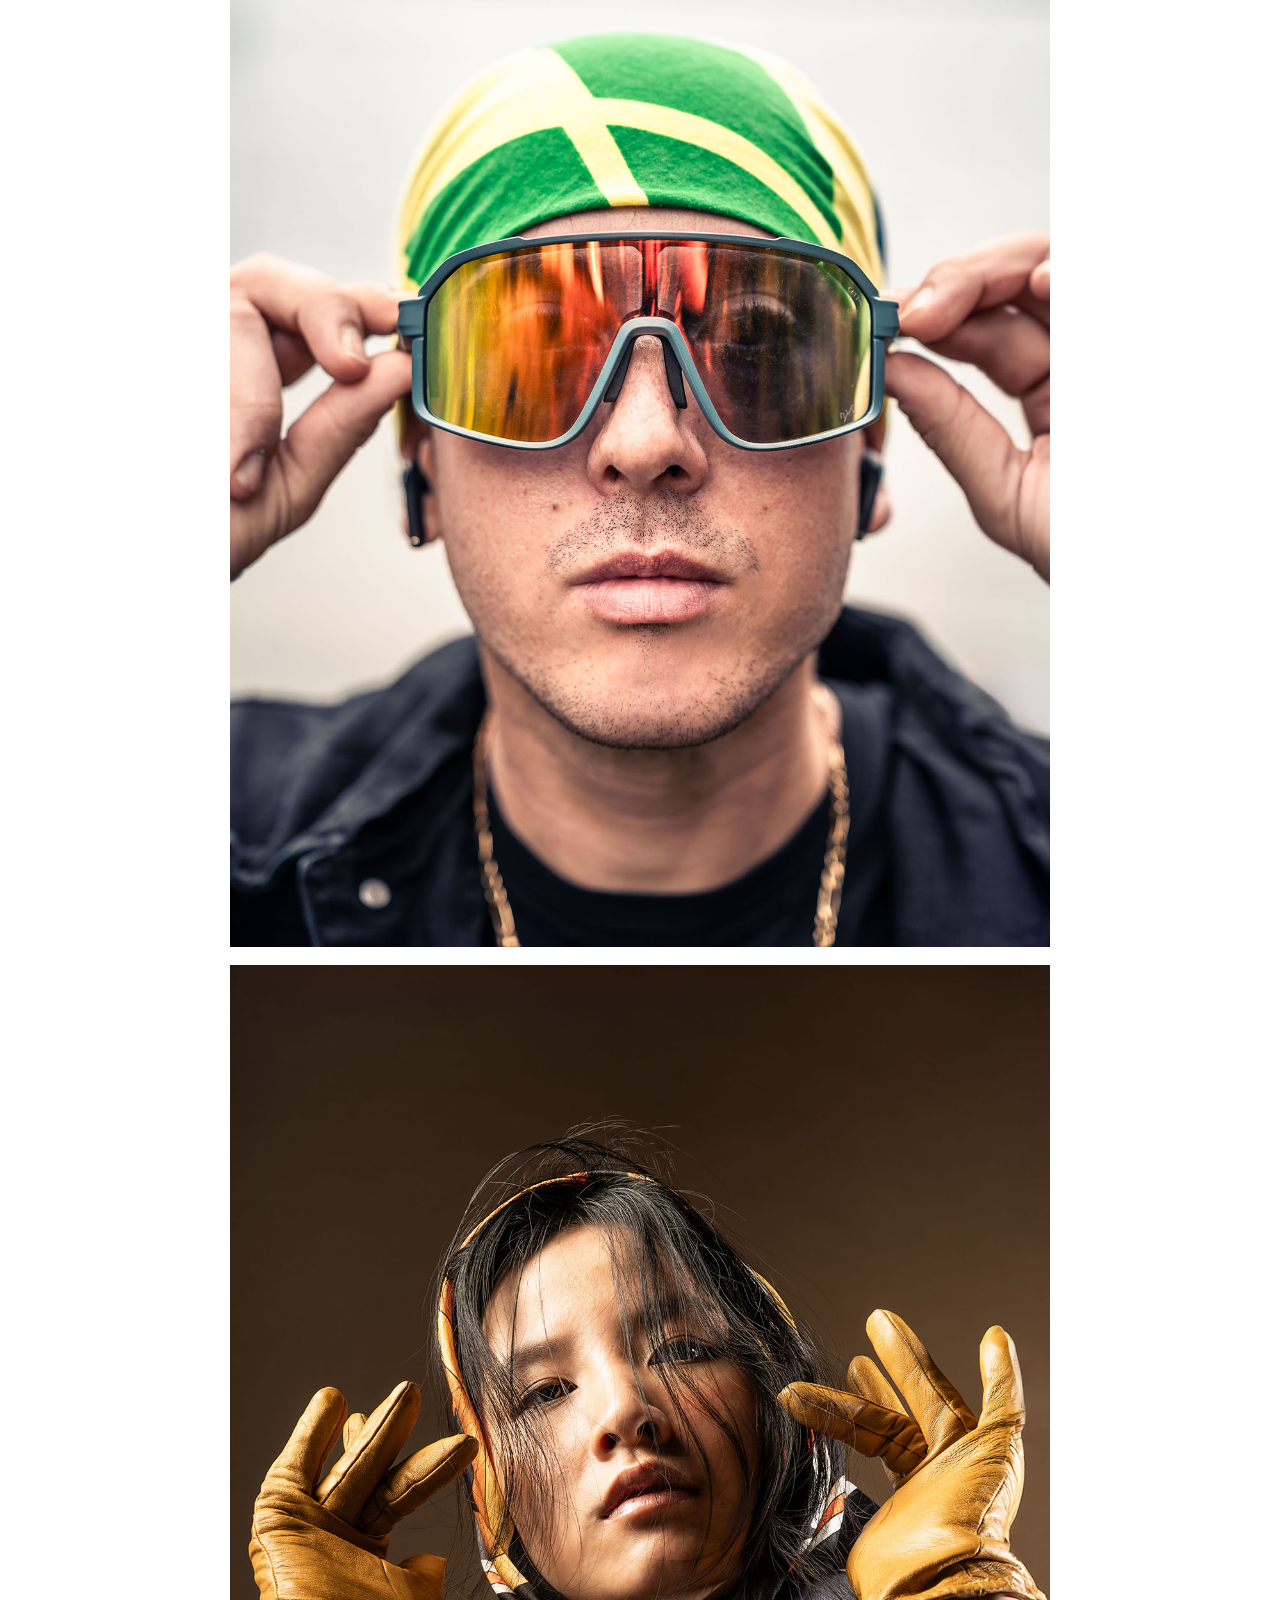
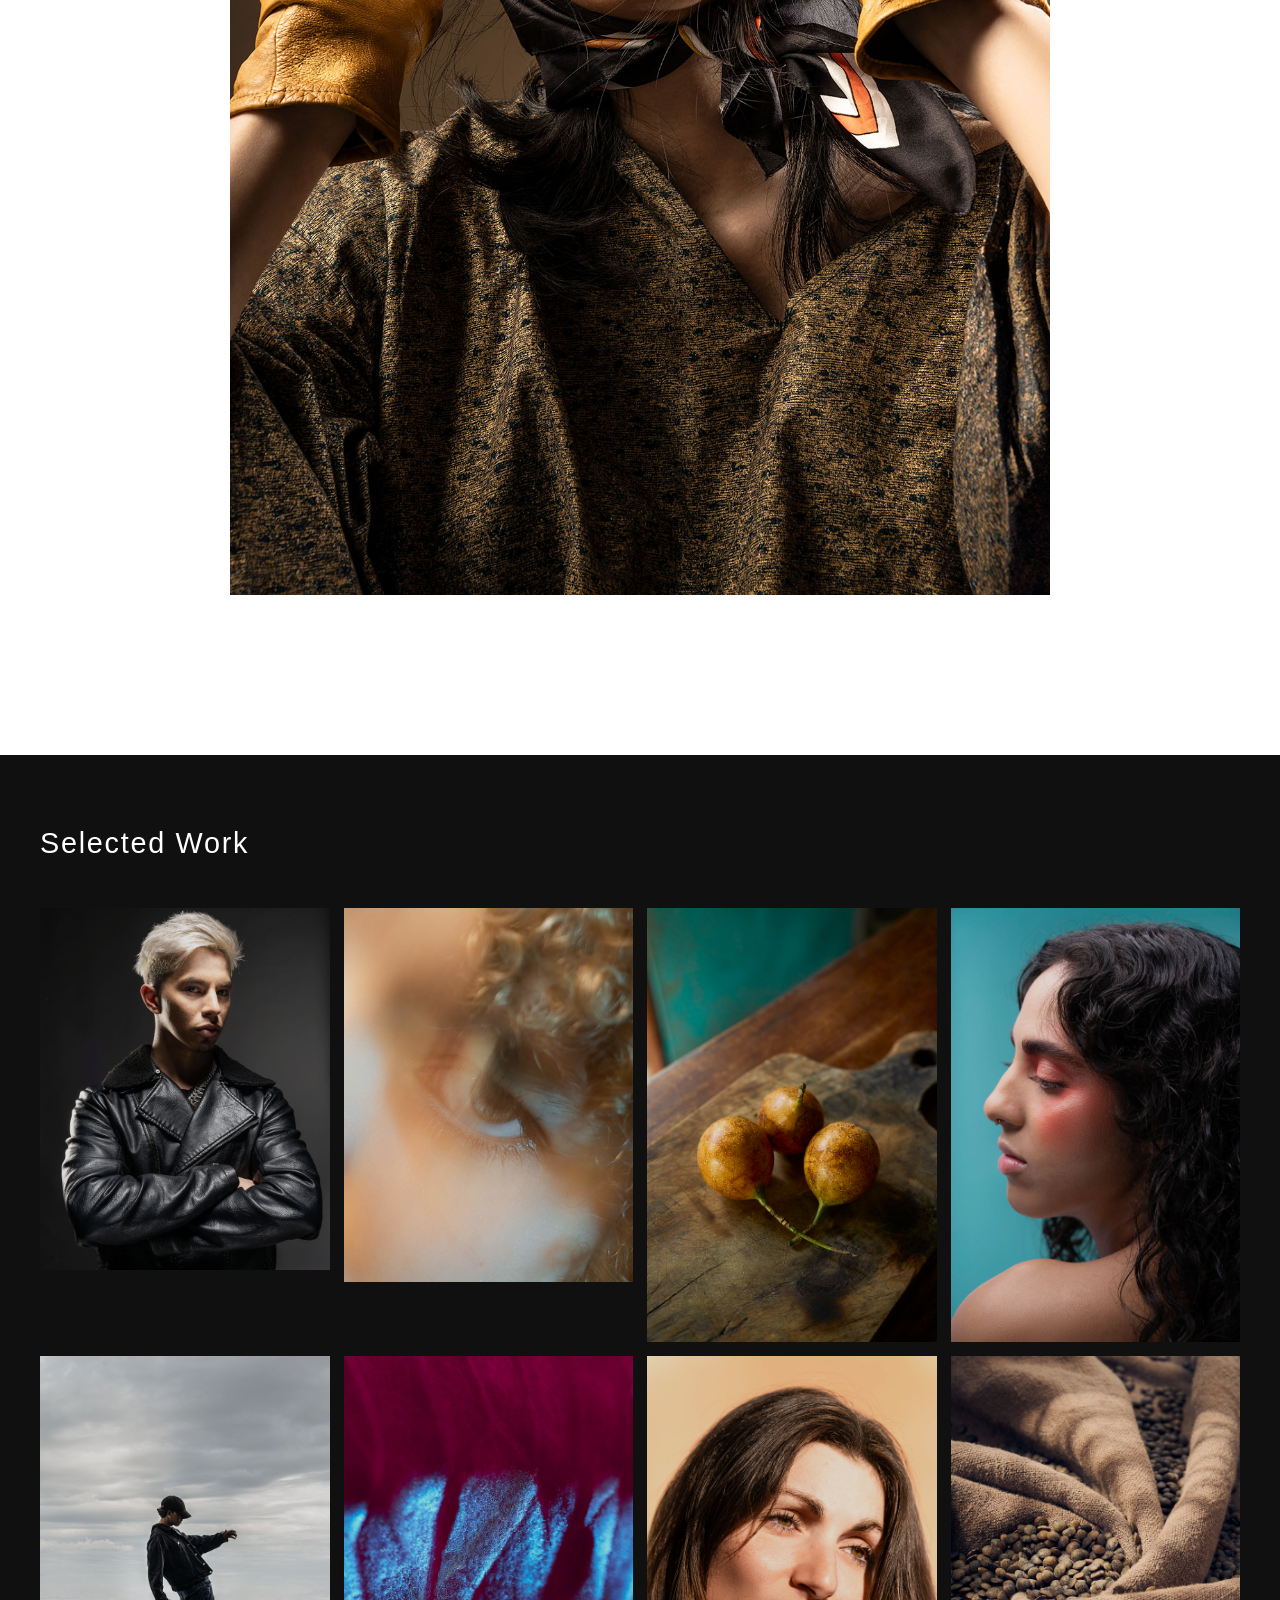
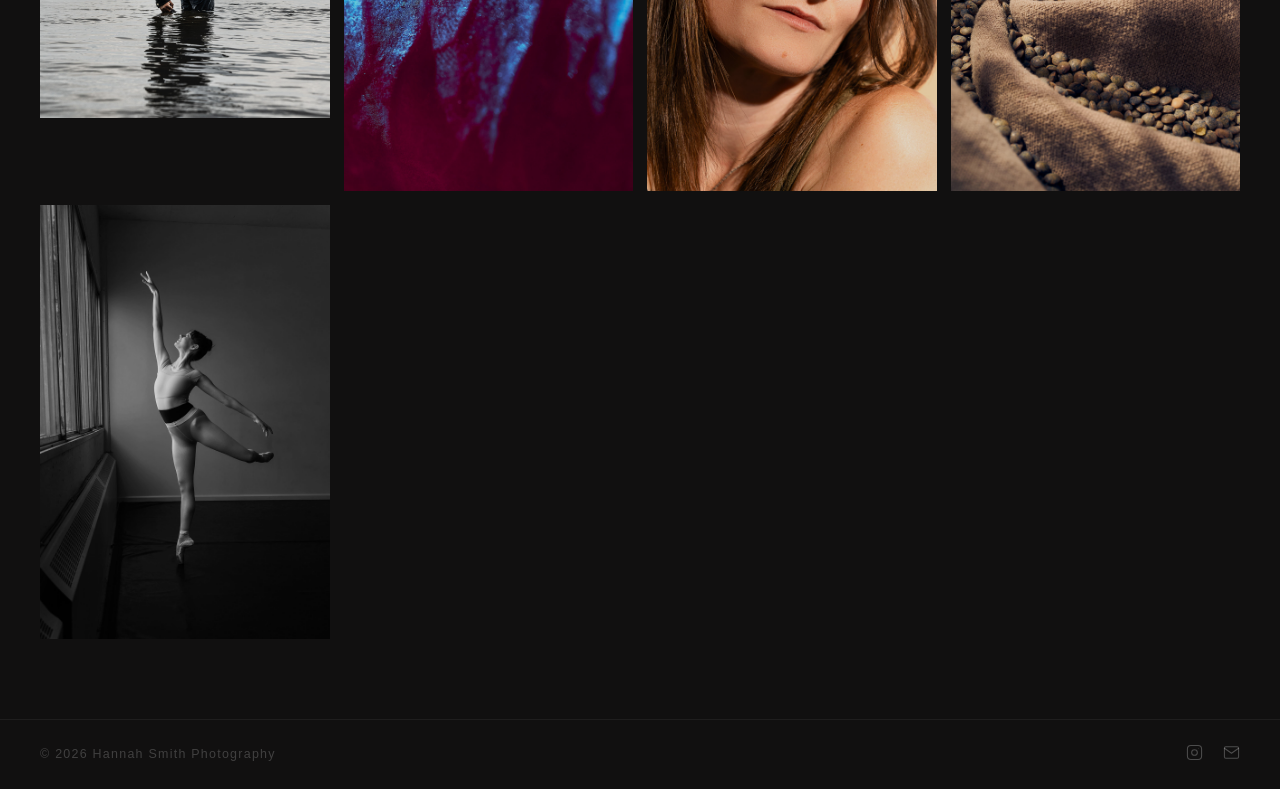
==== commit 62f7de74: "Add files via upload" ====
--- a/index.html
+++ b/index.html
@@ -84,7 +84,7 @@
       </div>
 
       <!-- ══ CAPTION — Recent Work left, paragraph right ══ -->
-      <div class="caption-block">
+      <div class="caption-block"><p class="caption-title">Recent Work</p>
         
         <p class="caption-body">
           An exploration of impermanence and our relationship to ageing, with a focus on the moment
@@ -104,7 +104,7 @@
 
     <!-- ══ GALLERY (DARK) ══ -->
     <section class="gallery-section">
-      <h2>Selected Work</h2>
+      <h2 class="gallery-title">Selected Work</h2>
 
       <!--
         GALLERY IMAGES
--- a/style.css
+++ b/style.css
@@ -529,3 +529,89 @@
 grid-template-columns:repeat(auto-fit,minmax(260px,1fr));
 gap:14px;
 }
+
+
+/* ===== FINAL TWEAKS ===== */
+
+/* Header */
+.nav-logo{
+font-size:2.6rem !important;
+letter-spacing:.01em;
+font-weight:400;
+}
+
+/* Footer year */
+.footer-copy{
+font-size:.78rem;
+}
+
+/* Recent work left align */
+.caption-block{
+display:flex;
+flex-direction:column;
+align-items:flex-start !important;
+justify-content:flex-start;
+text-align:left !important;
+gap:18px;
+max-width:900px;
+margin:0 auto;
+}
+
+.caption-title{
+font-size:1.8rem !important;
+letter-spacing:.02em;
+}
+
+.caption-body{
+text-align:left !important;
+max-width:760px;
+margin:0;
+font-size:1rem;
+}
+
+/* Selected Work title */
+.gallery-title,
+.gallery-section h2{
+font-size:1.8rem !important;
+text-align:left;
+margin-bottom:48px;
+}
+
+/* Gallery equal spacing */
+.gallery-cluster{
+display:grid !important;
+grid-template-columns:repeat(4,minmax(0,1fr)) !important;
+gap:14px !important;
+align-items:start;
+padding:0;
+}
+
+.g-item{
+margin:0 !important;
+padding:0 !important;
+}
+
+.g-item img{
+width:100%;
+height:auto !important;
+display:block;
+object-fit:contain !important;
+}
+
+/* Phone 2 columns */
+@media(max-width:900px){
+.gallery-cluster{
+grid-template-columns:repeat(2,1fr)!important;
+}
+.nav-logo{
+font-size:1.4rem !important;
+}
+}
+
+/* ensure nav height accommodates logo */
+nav{
+min-height:90px;
+}
+.hero{
+margin-top:90px;
+}
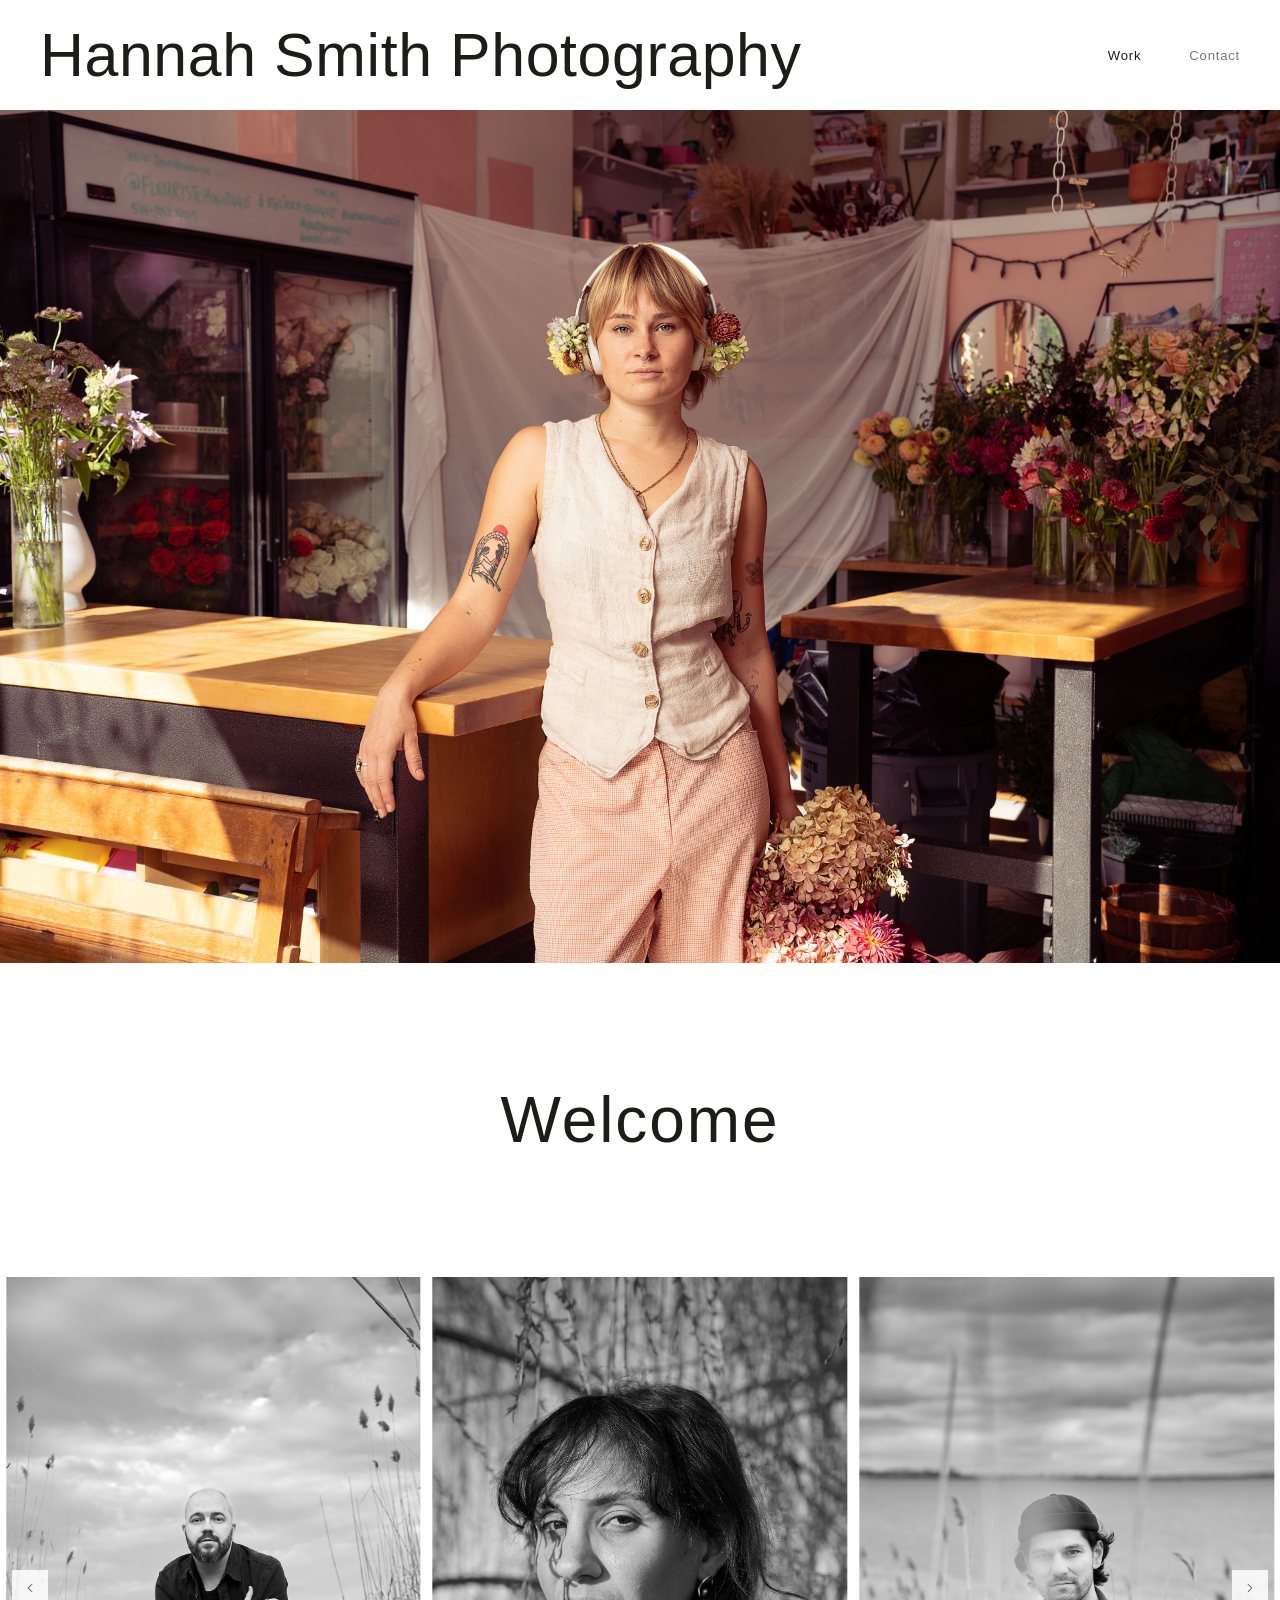
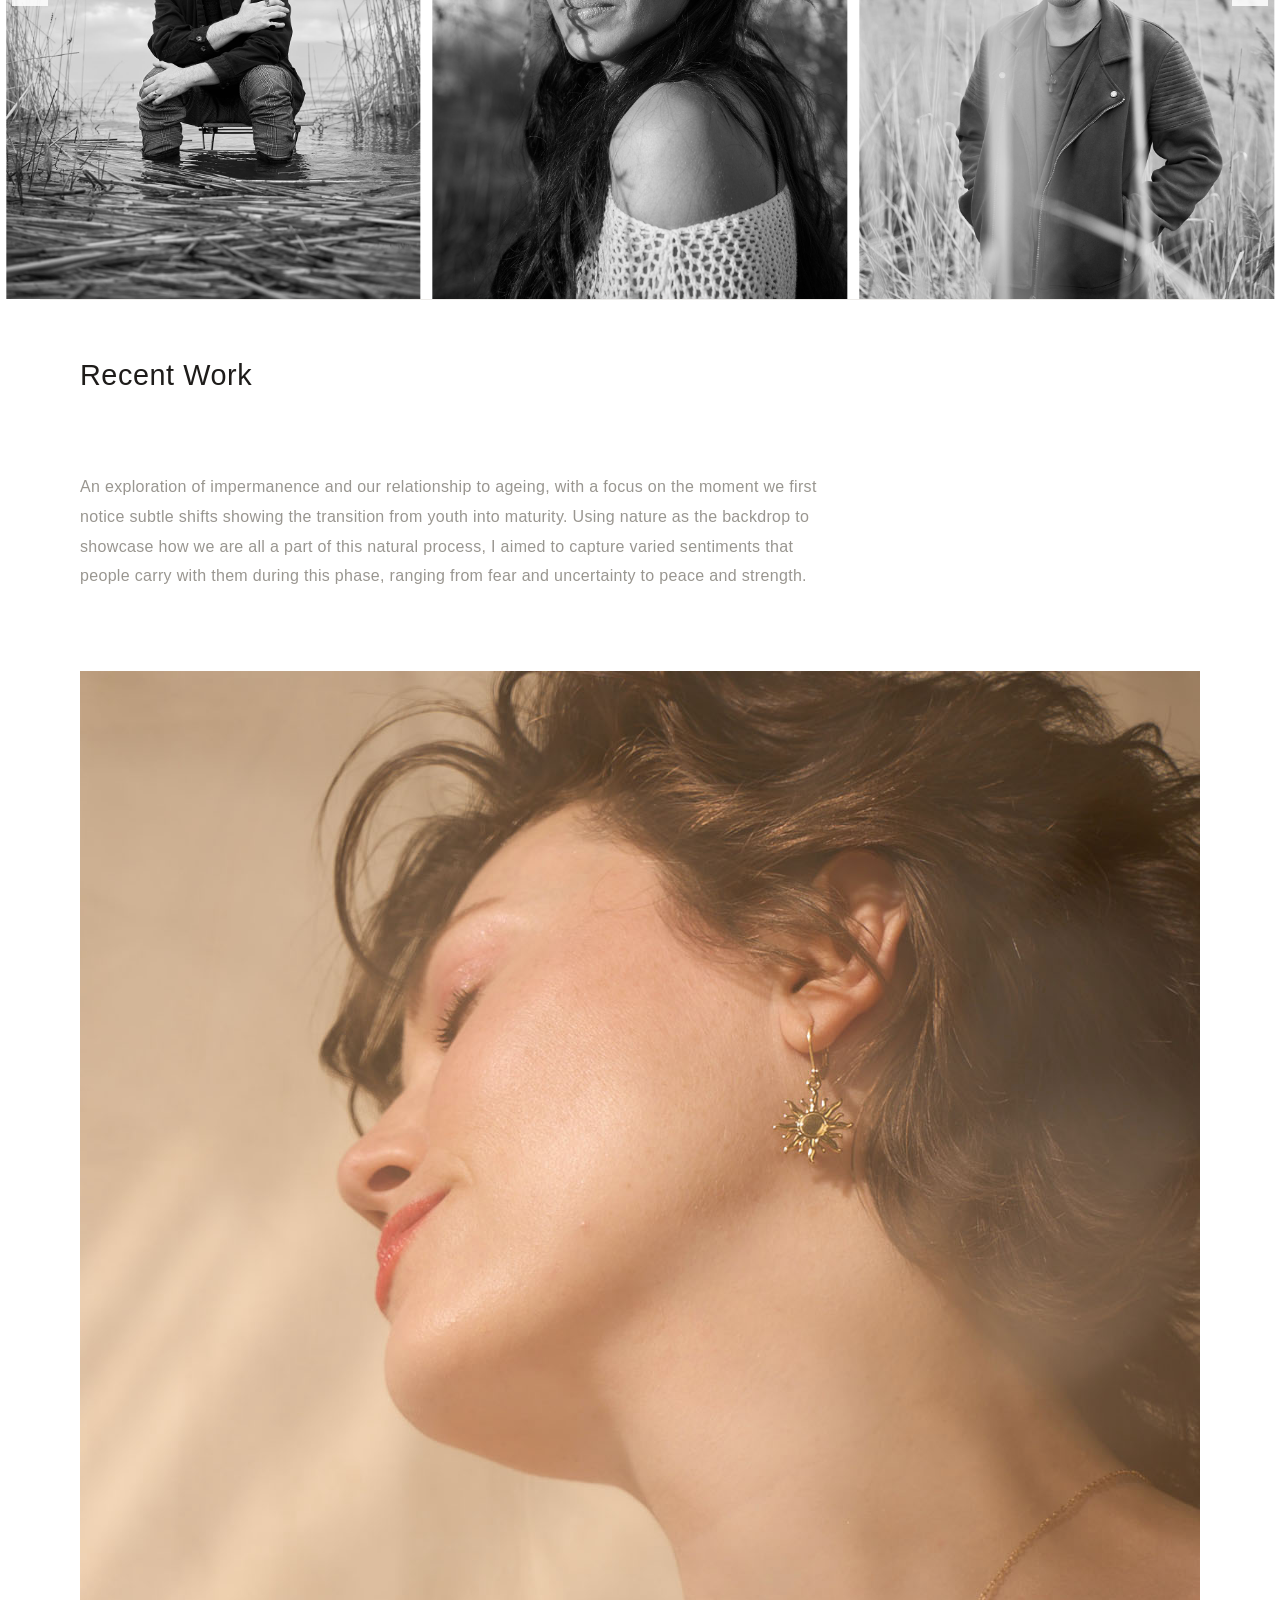
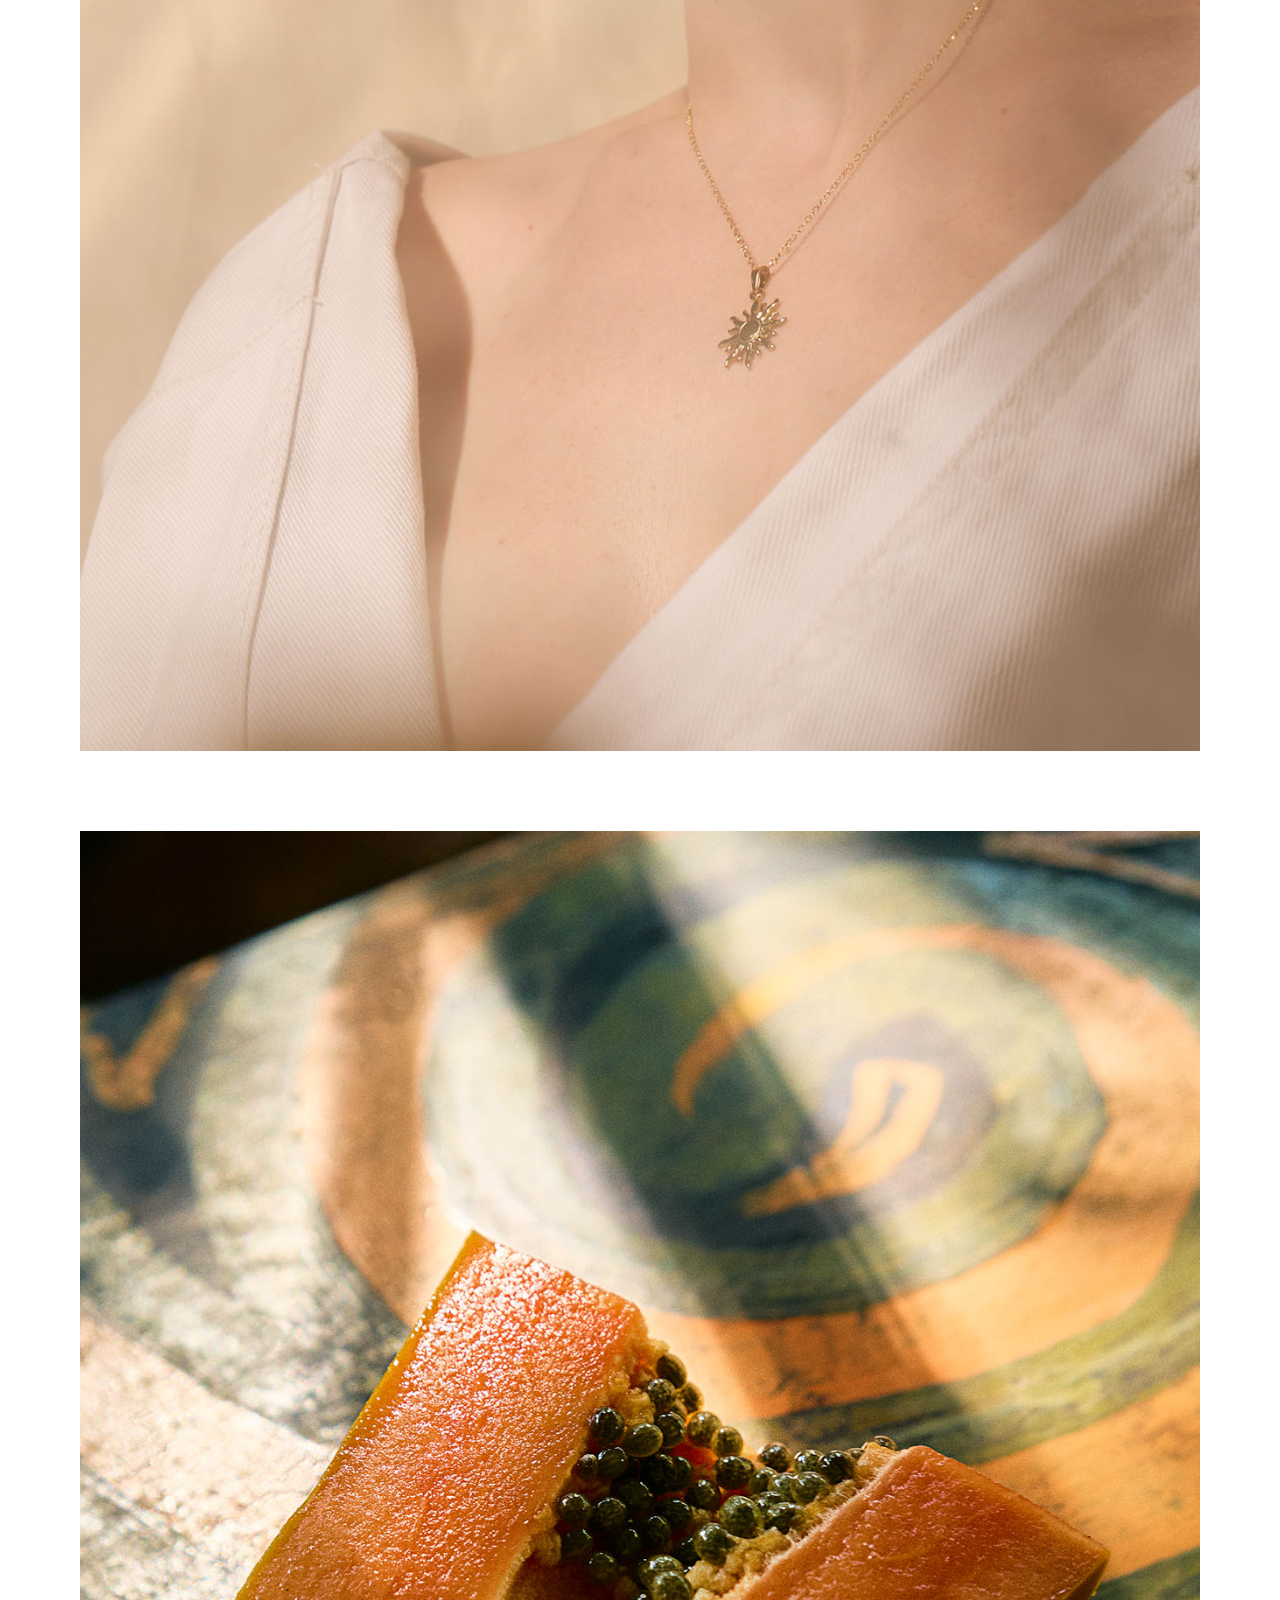
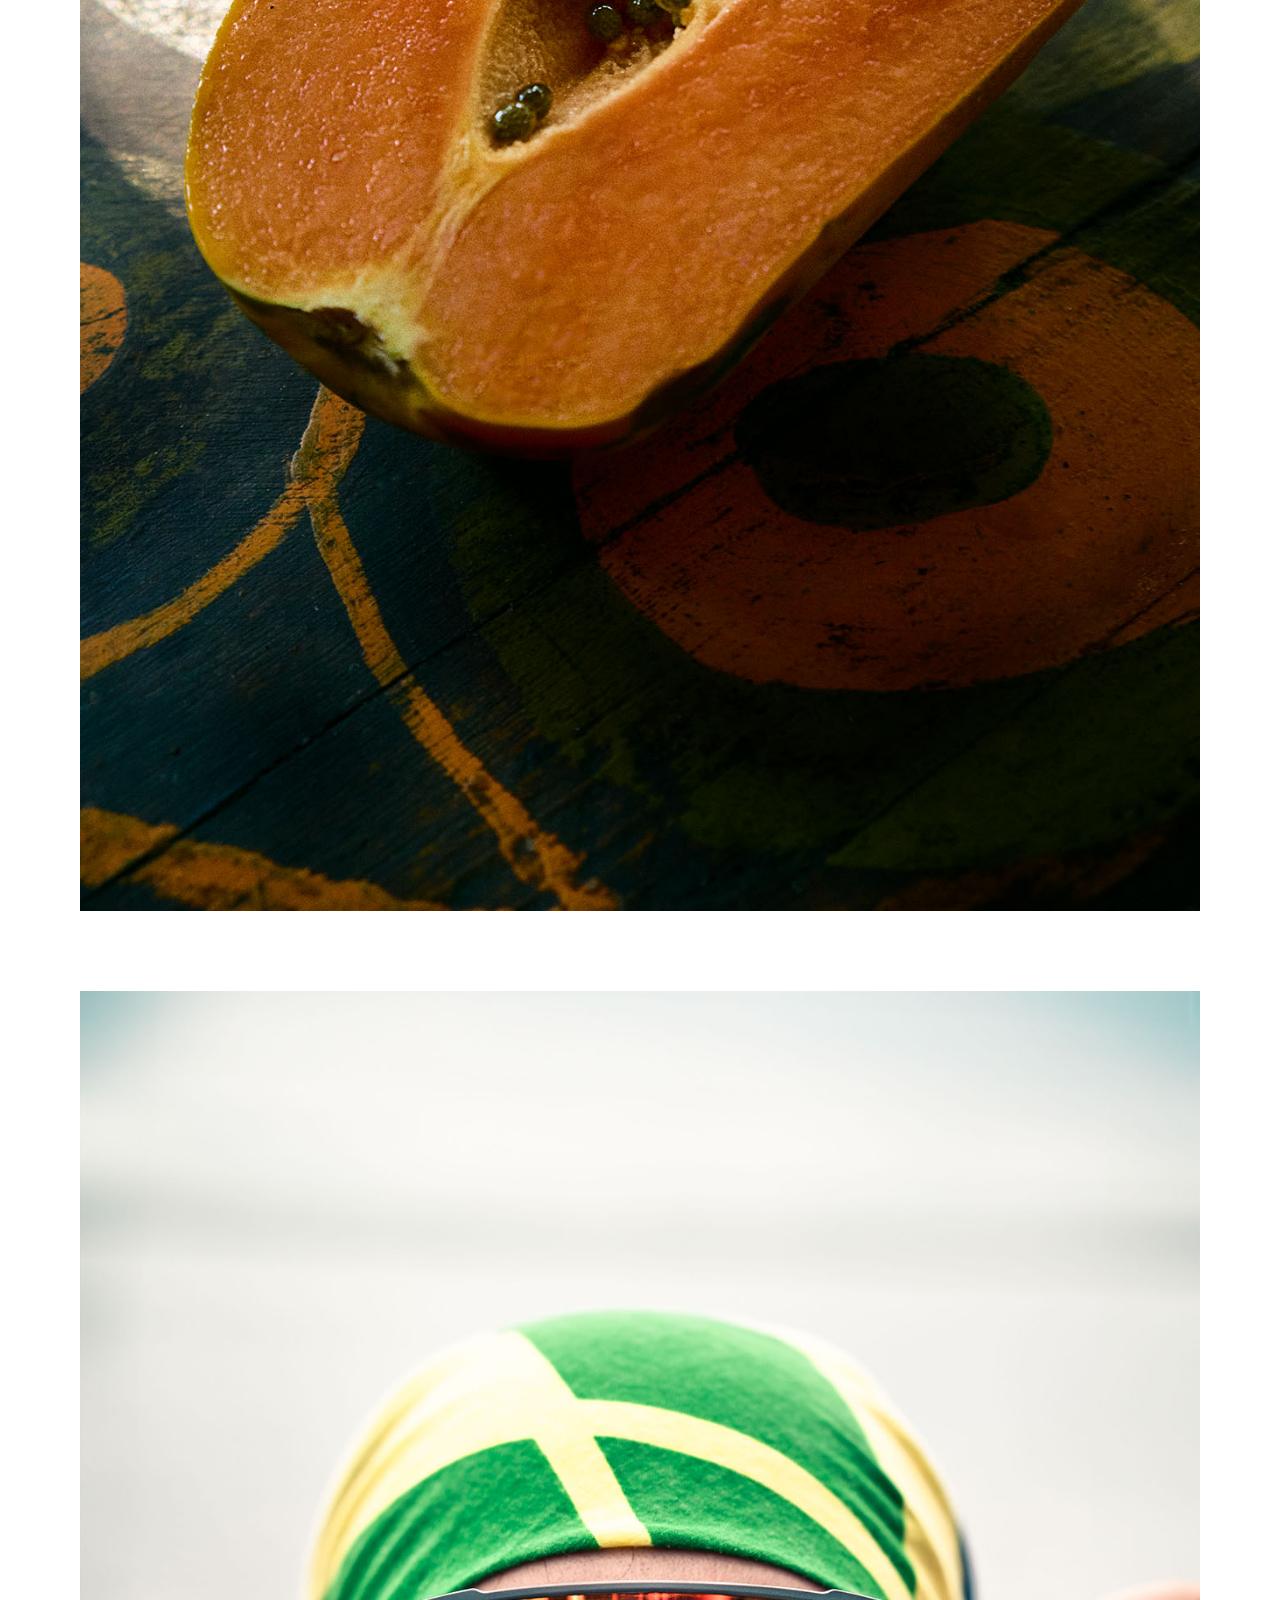
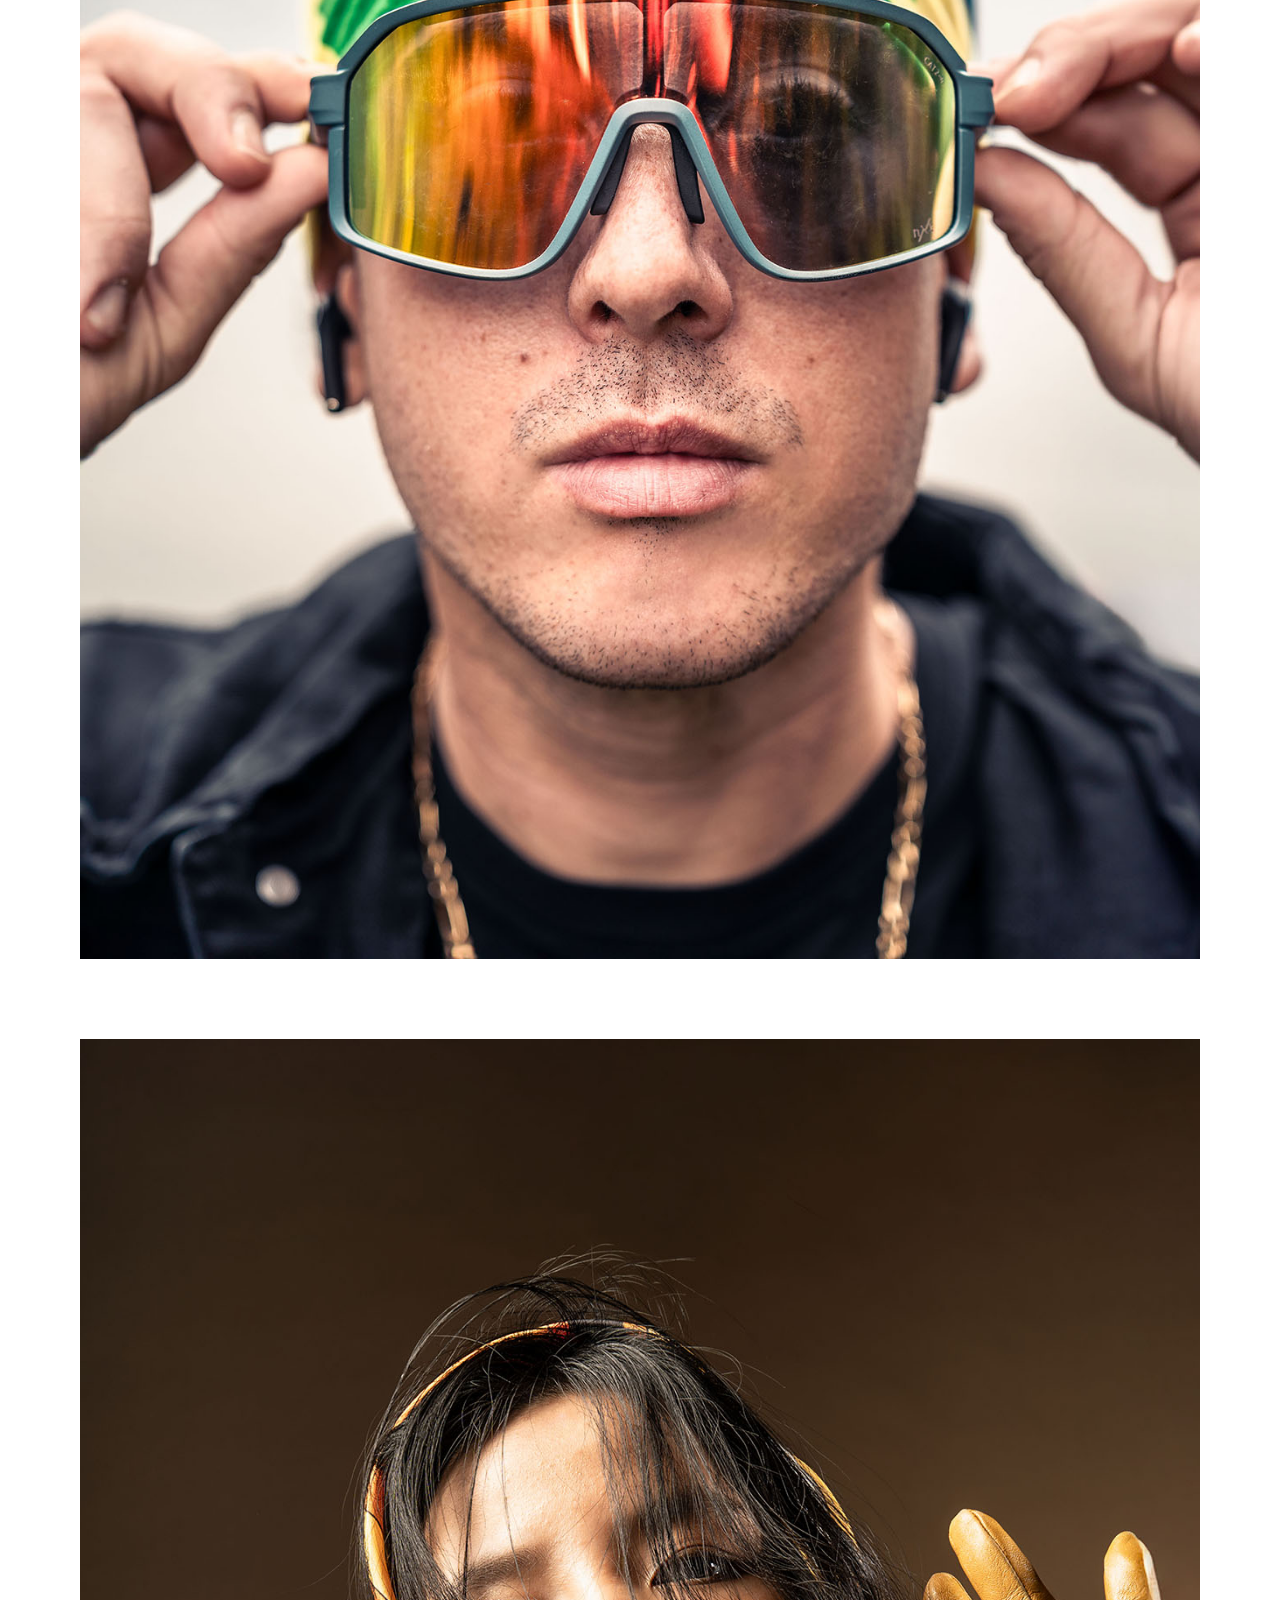
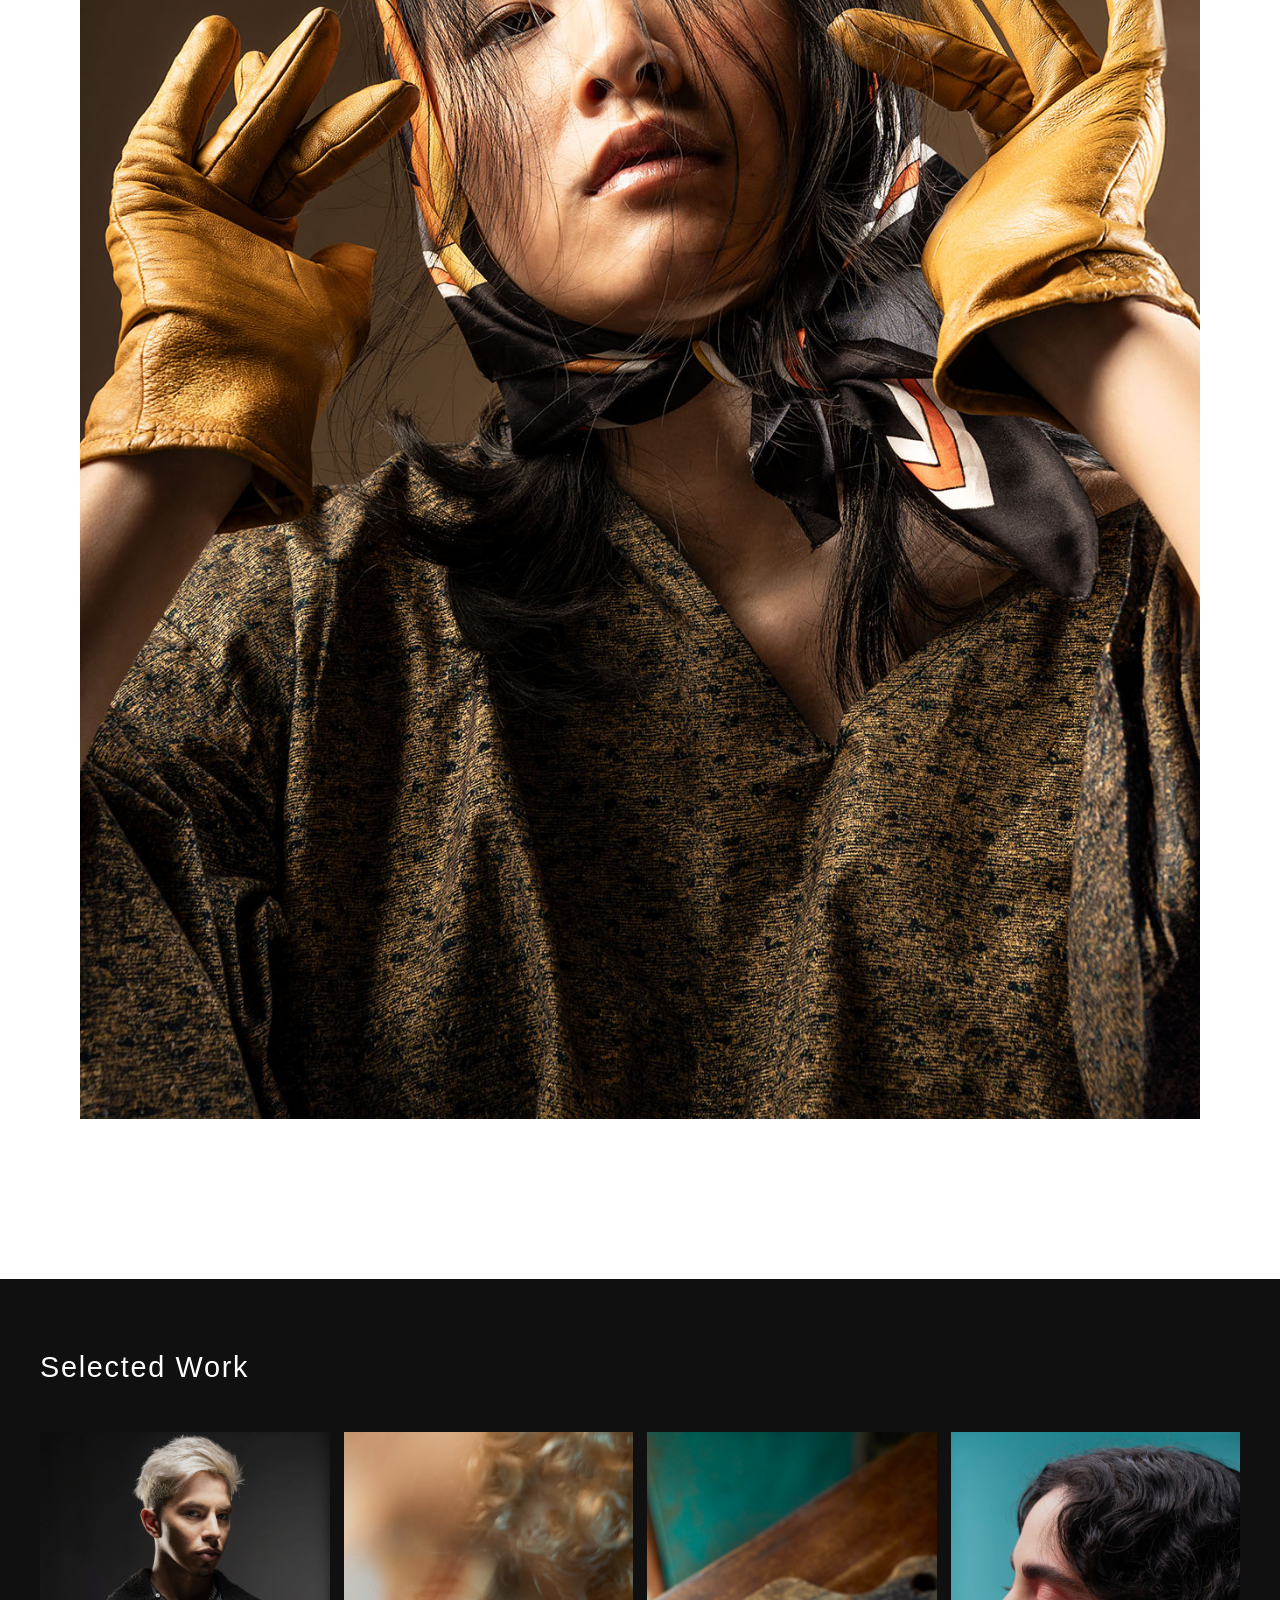
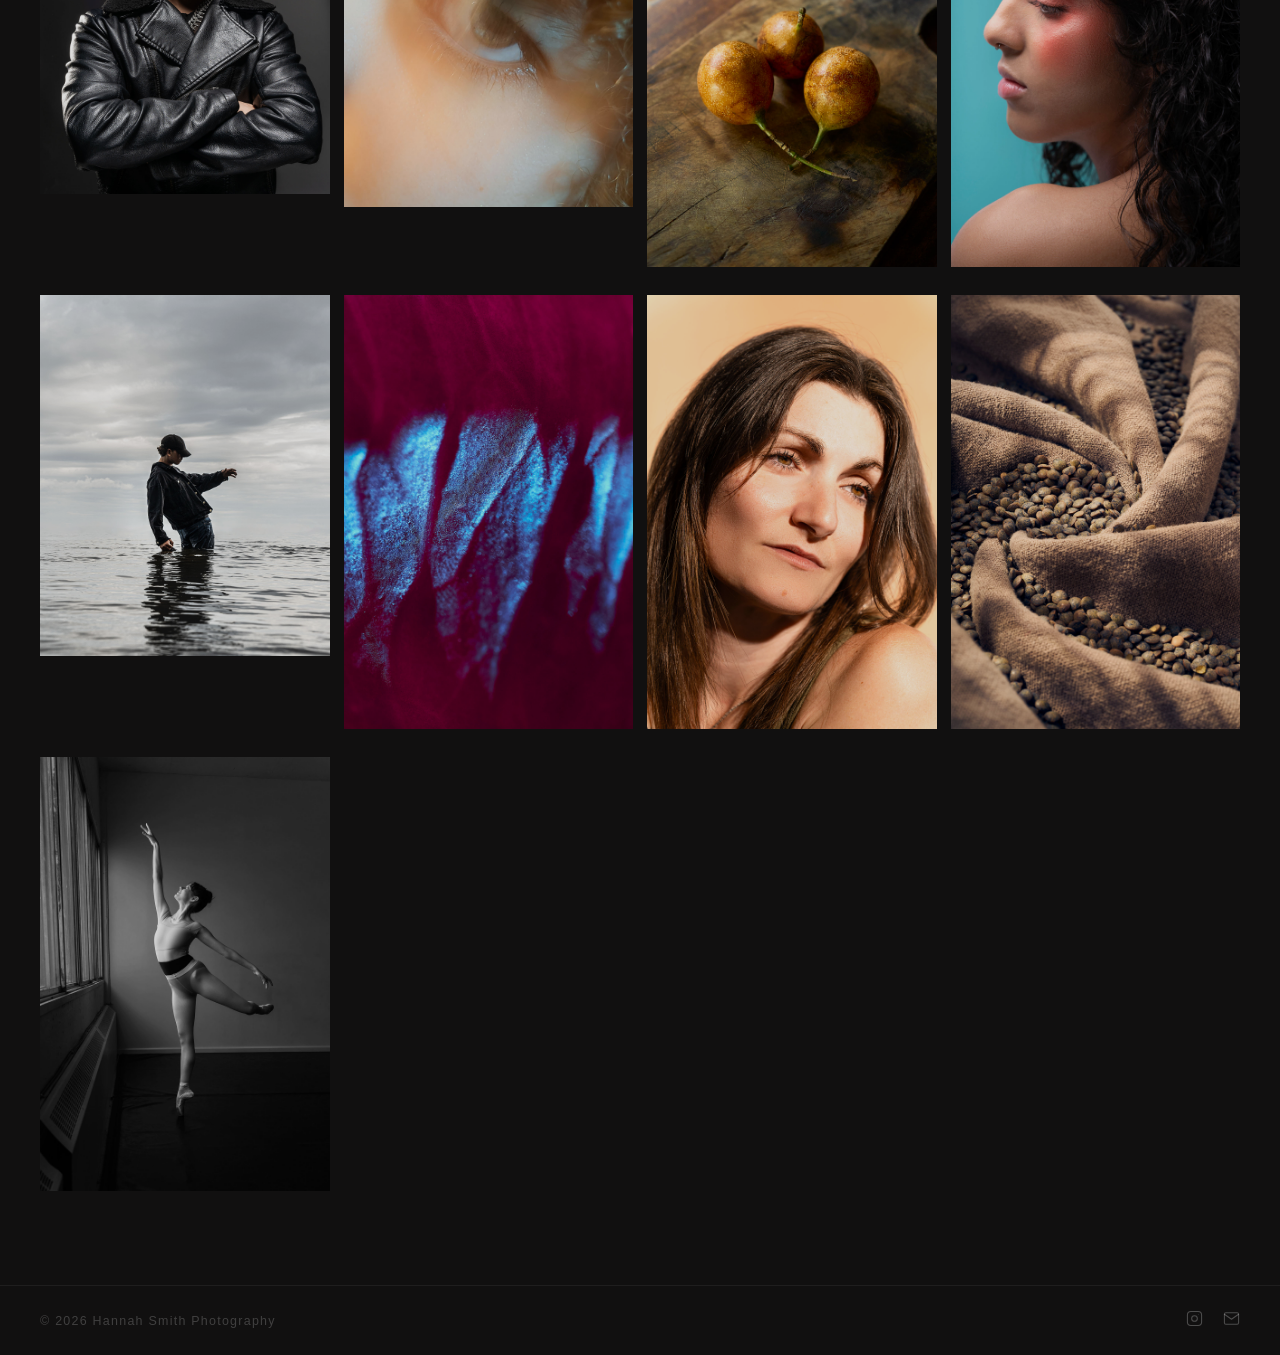
==== commit d5b8809c: "Add files via upload" ====
--- a/index.html
+++ b/index.html
@@ -114,7 +114,7 @@
         The layout automatically adapts to whatever proportions you upload.
         Add or remove <div class="g-item"> blocks freely.
       -->
-      <div class="gallery-cluster">
+      <div class="gallery-cluster editorial-cluster">
         <div class="g-item">
           <img src="images/gallery/gallery-1.jpg" alt="Gallery 1" />
         </div>
--- a/style.css
+++ b/style.css
@@ -615,3 +615,75 @@
 .hero{
 margin-top:90px;
 }
+
+
+/* ===== V7 EDITORIAL CLUSTER ===== */
+
+/* Larger branding */
+nav{
+min-height:110px;
+}
+.hero{
+margin-top:110px;
+}
+.nav-logo{
+font-size:3.8rem !important;
+line-height:1;
+}
+
+/* Keep recent work centered */
+.caption-block{
+display:flex;
+align-items:flex-start;
+gap:80px;
+max-width:1200px;
+margin:0 auto;
+padding:56px 40px 80px;
+}
+
+.caption-title{
+font-size:1.8rem !important;
+}
+
+.gallery-title,
+.gallery-section h2{
+font-size:1.8rem !important;
+}
+
+/* TRUE CLUSTER */
+.gallery-section{
+background:#111010;
+padding:72px 40px 80px;
+overflow:hidden;
+}
+
+.editorial-cluster{
+column-count:4 !important;
+column-gap:14px !important;
+columns:auto !important;
+}
+
+.editorial-cluster .g-item{
+display:inline-block;
+width:100%;
+margin:0 0 14px 0 !important;
+break-inside:avoid !important;
+overflow:hidden;
+}
+
+.editorial-cluster .g-item img{
+display:block;
+width:100%;
+height:auto !important;
+object-fit:contain !important;
+}
+
+/* phone */
+@media(max-width:900px){
+.editorial-cluster{
+column-count:2 !important;
+}
+.nav-logo{
+font-size:2.2rem !important;
+}
+}
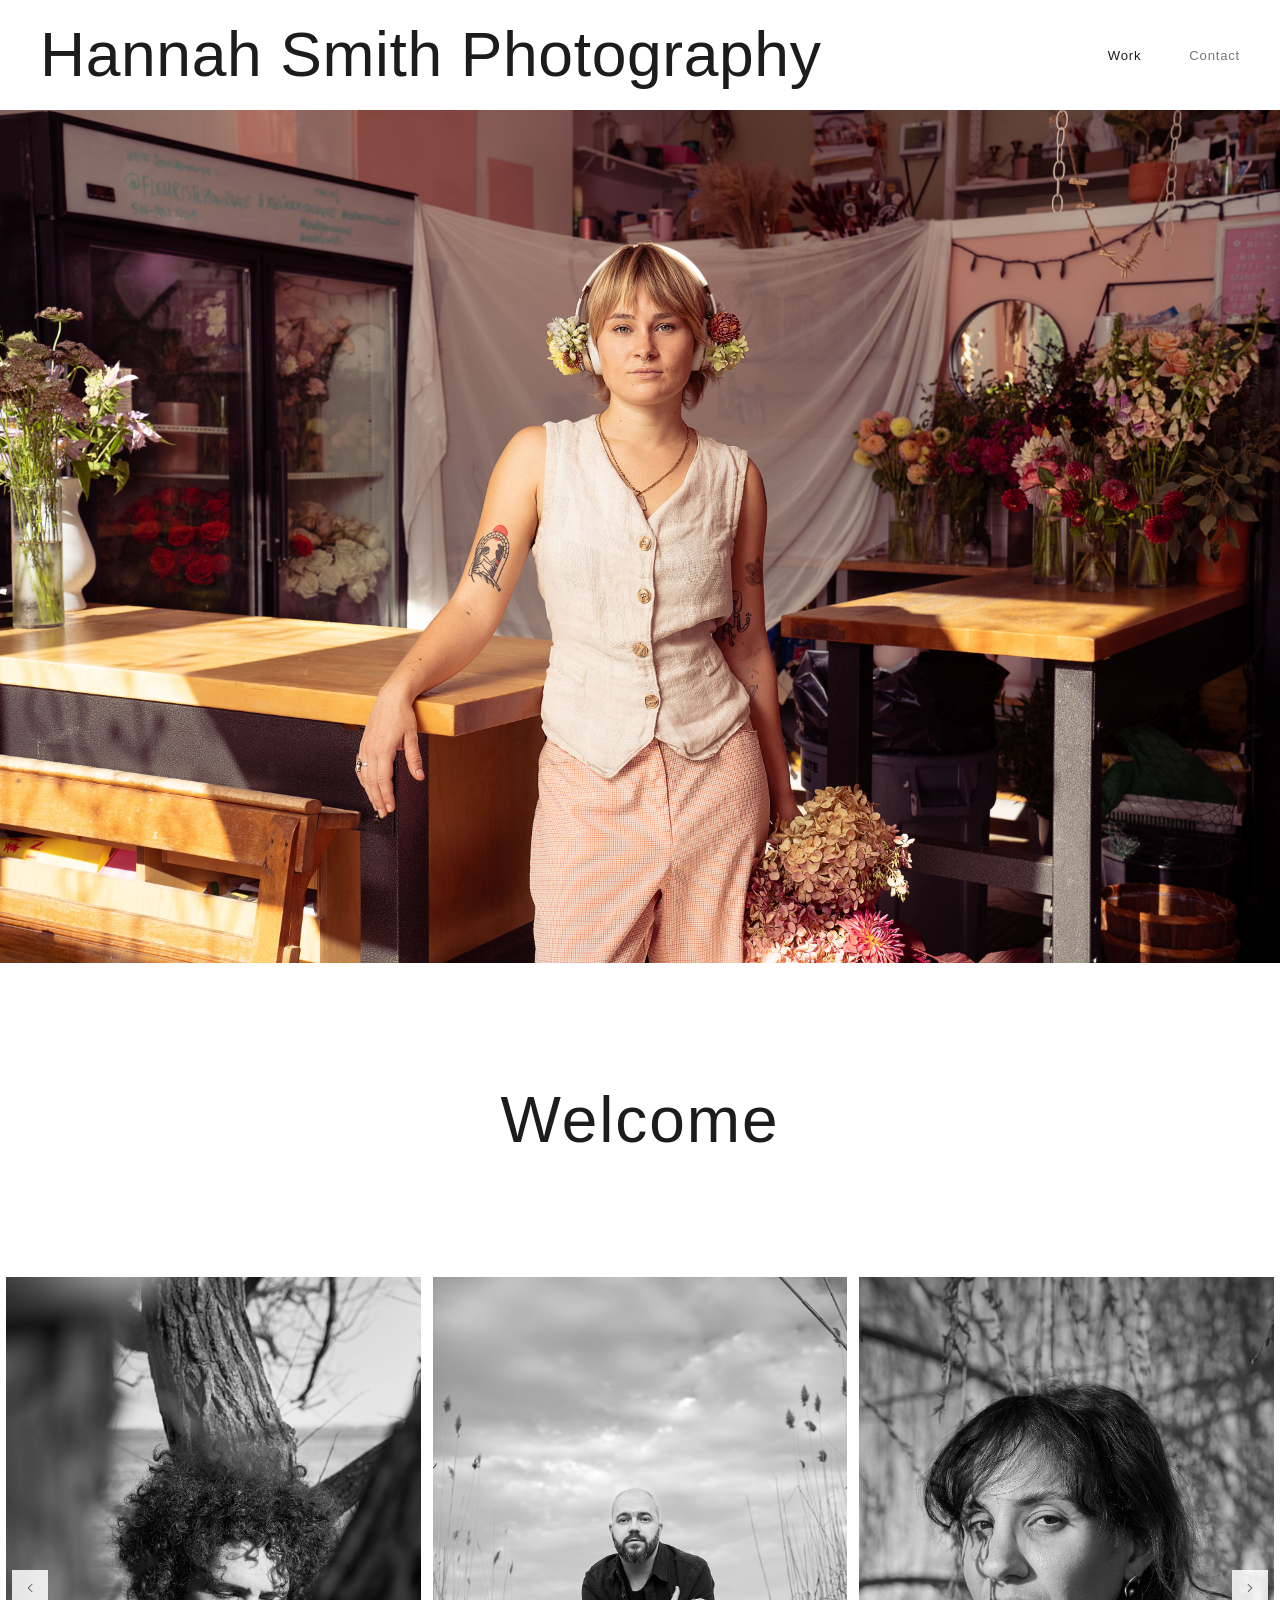
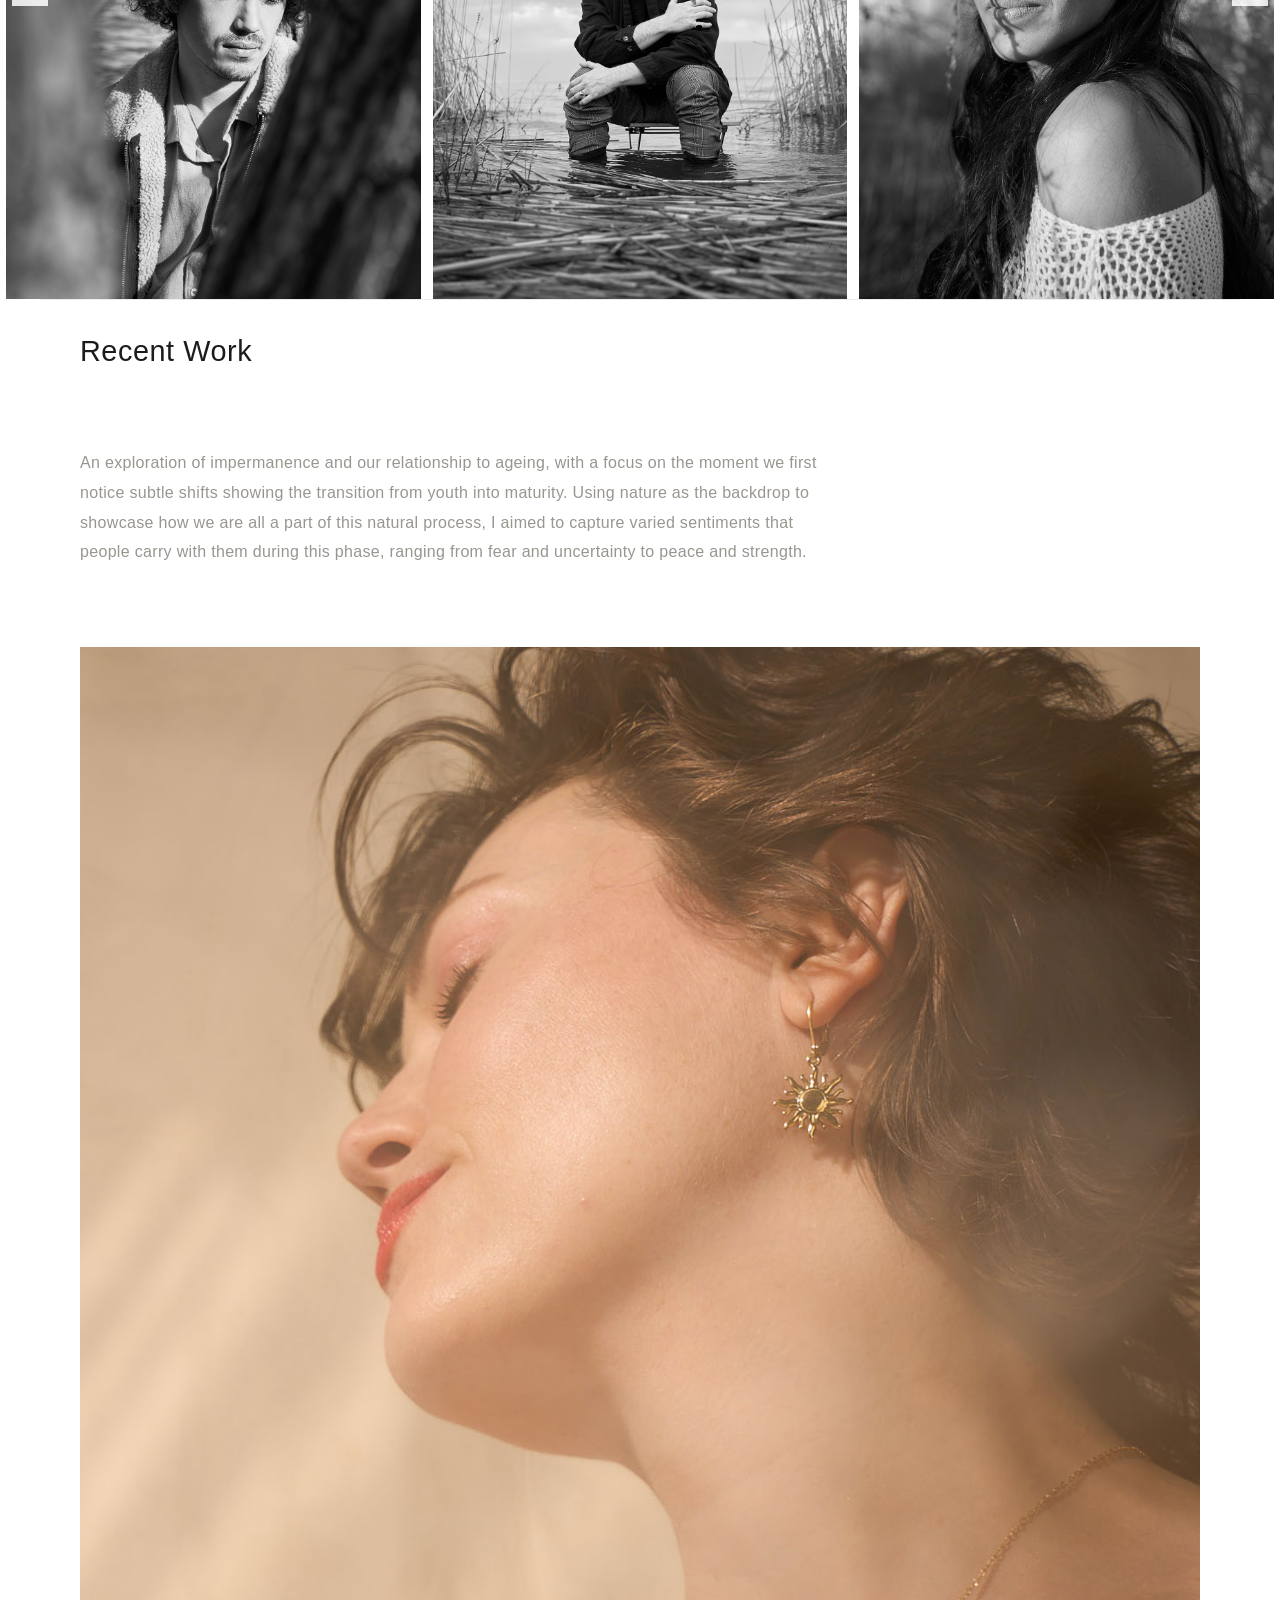
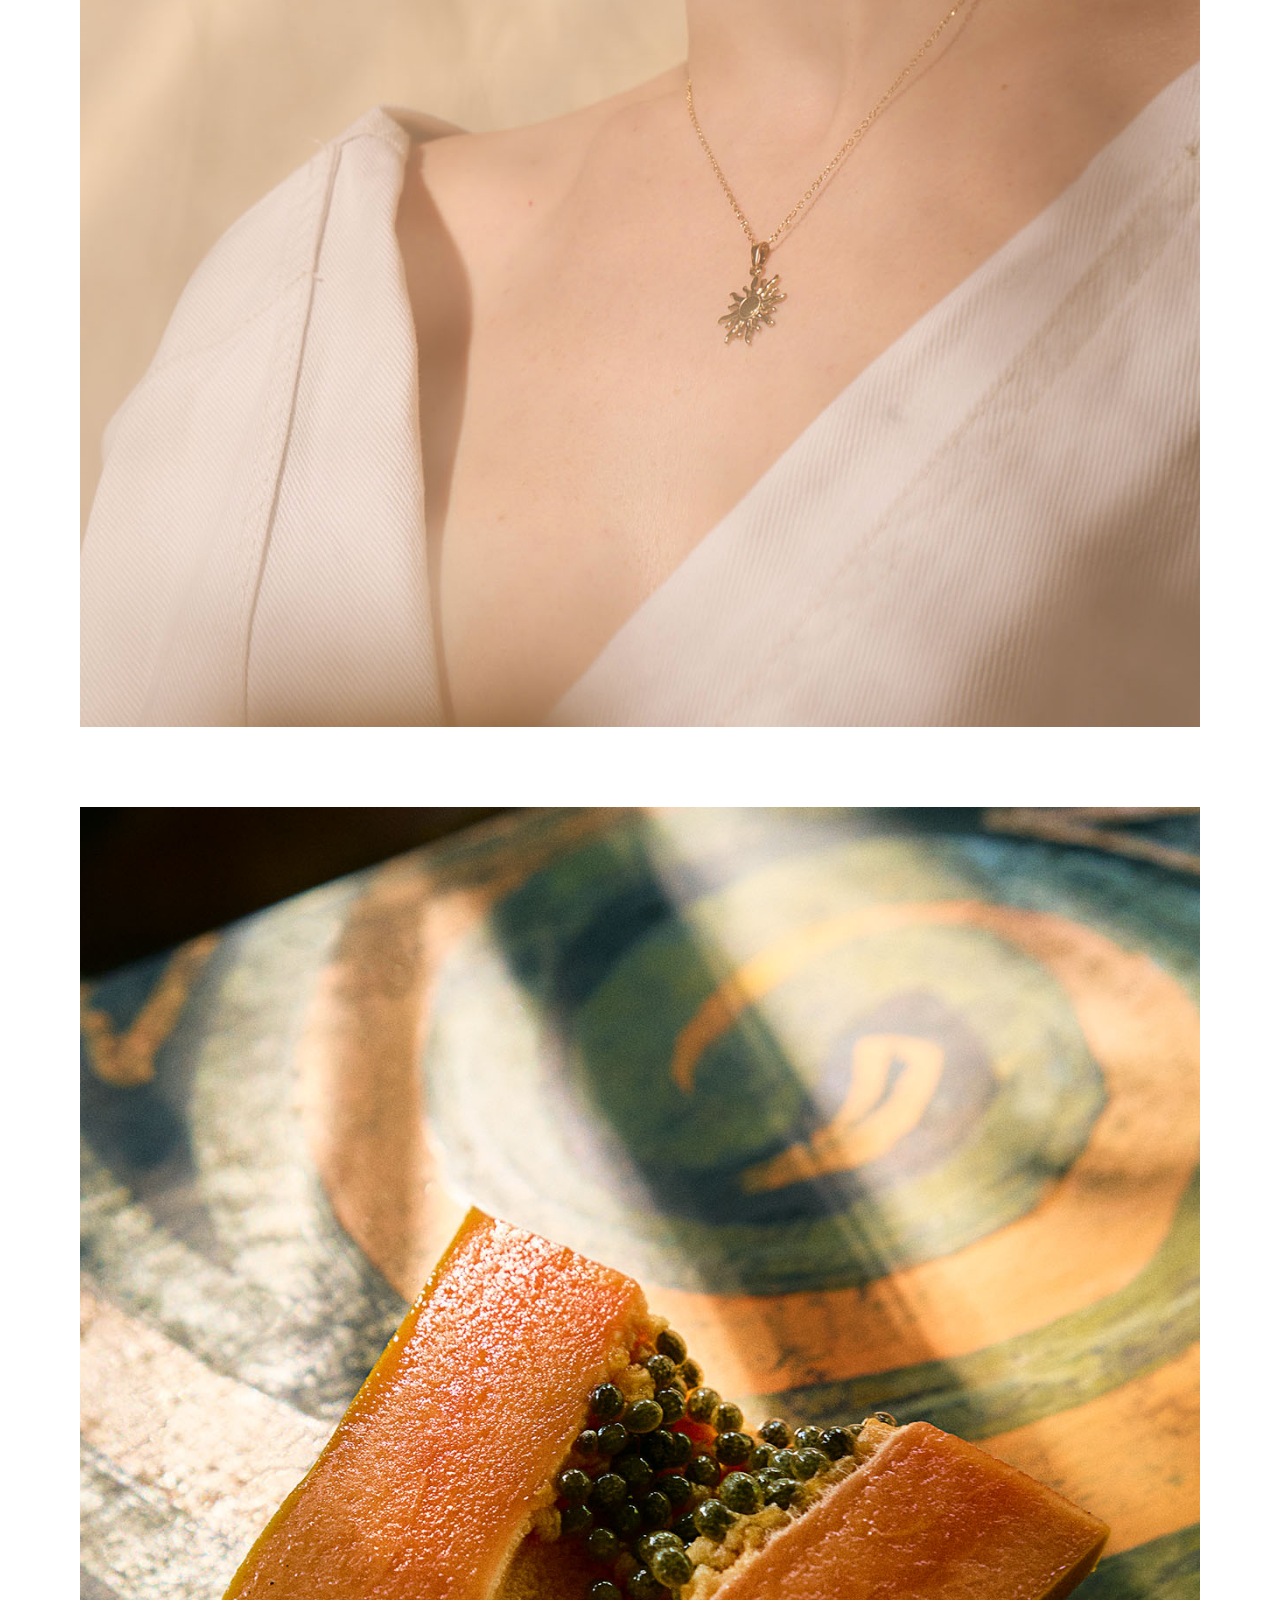
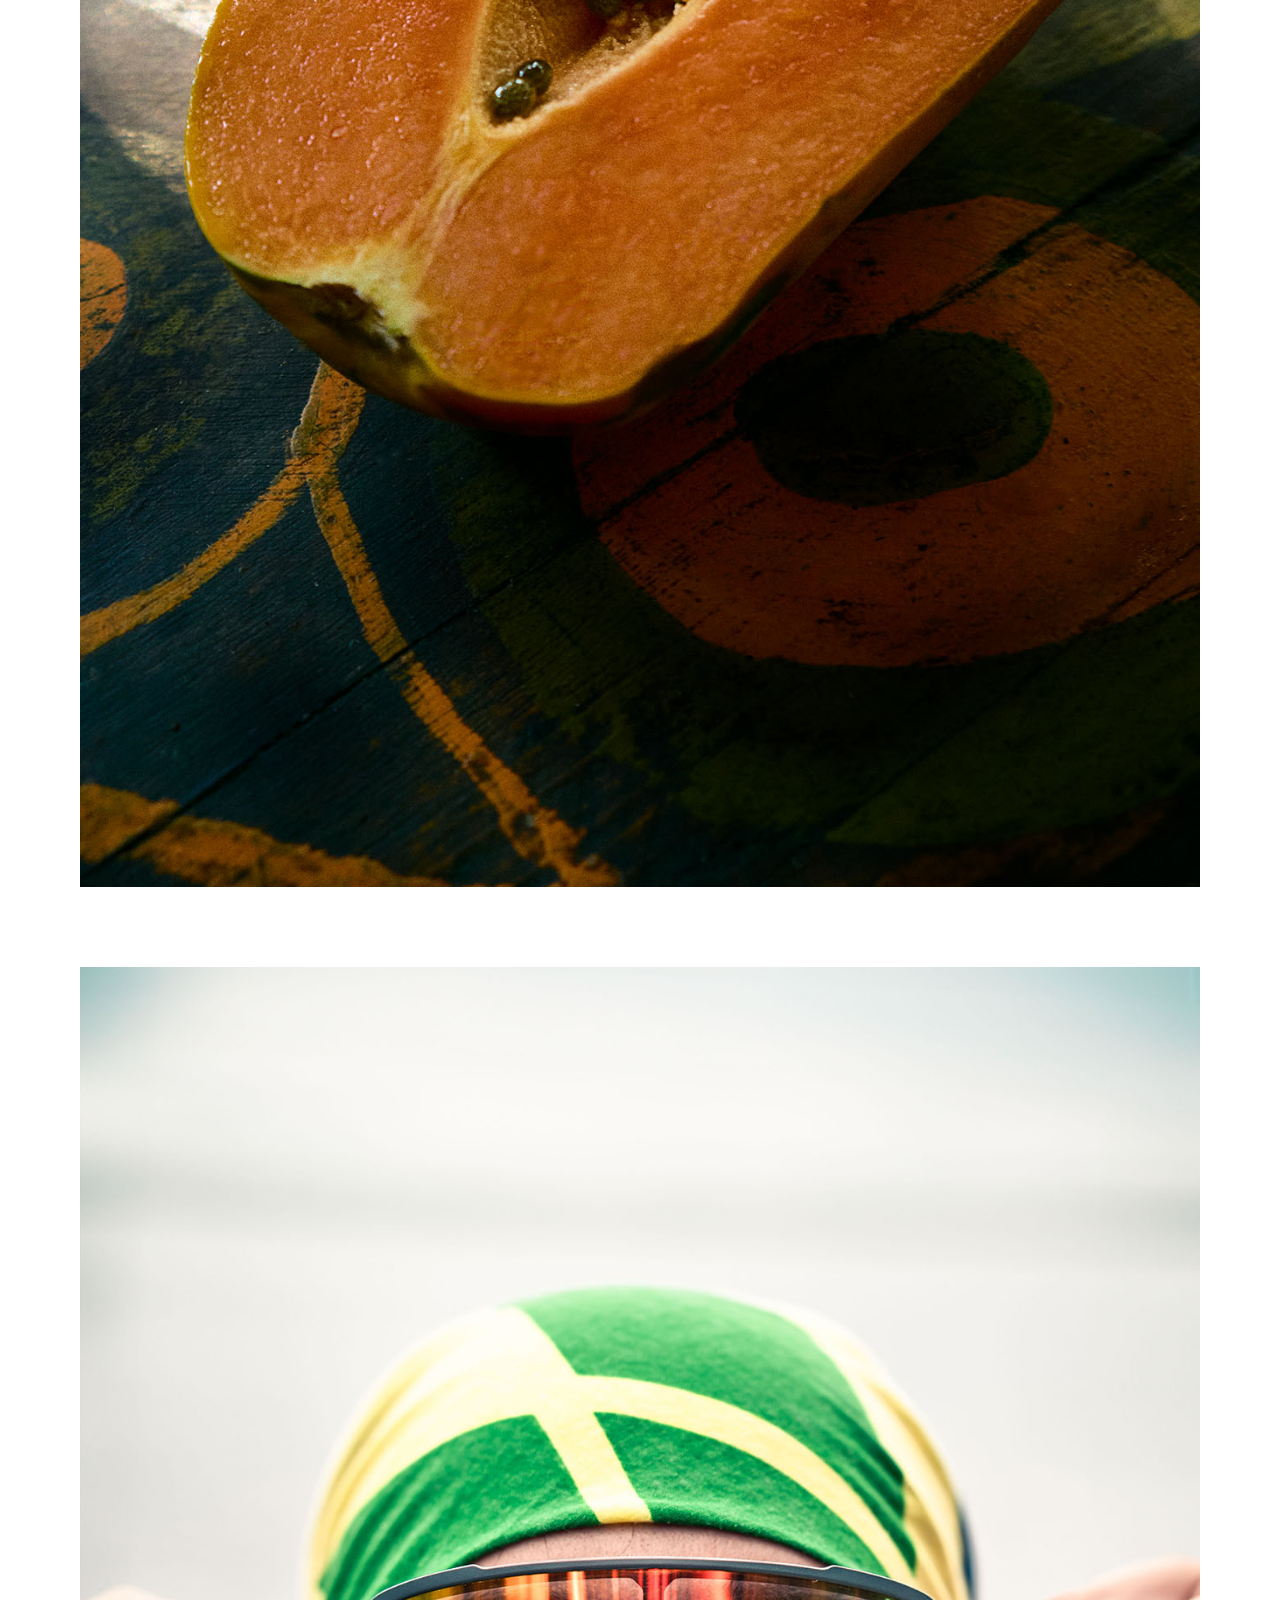
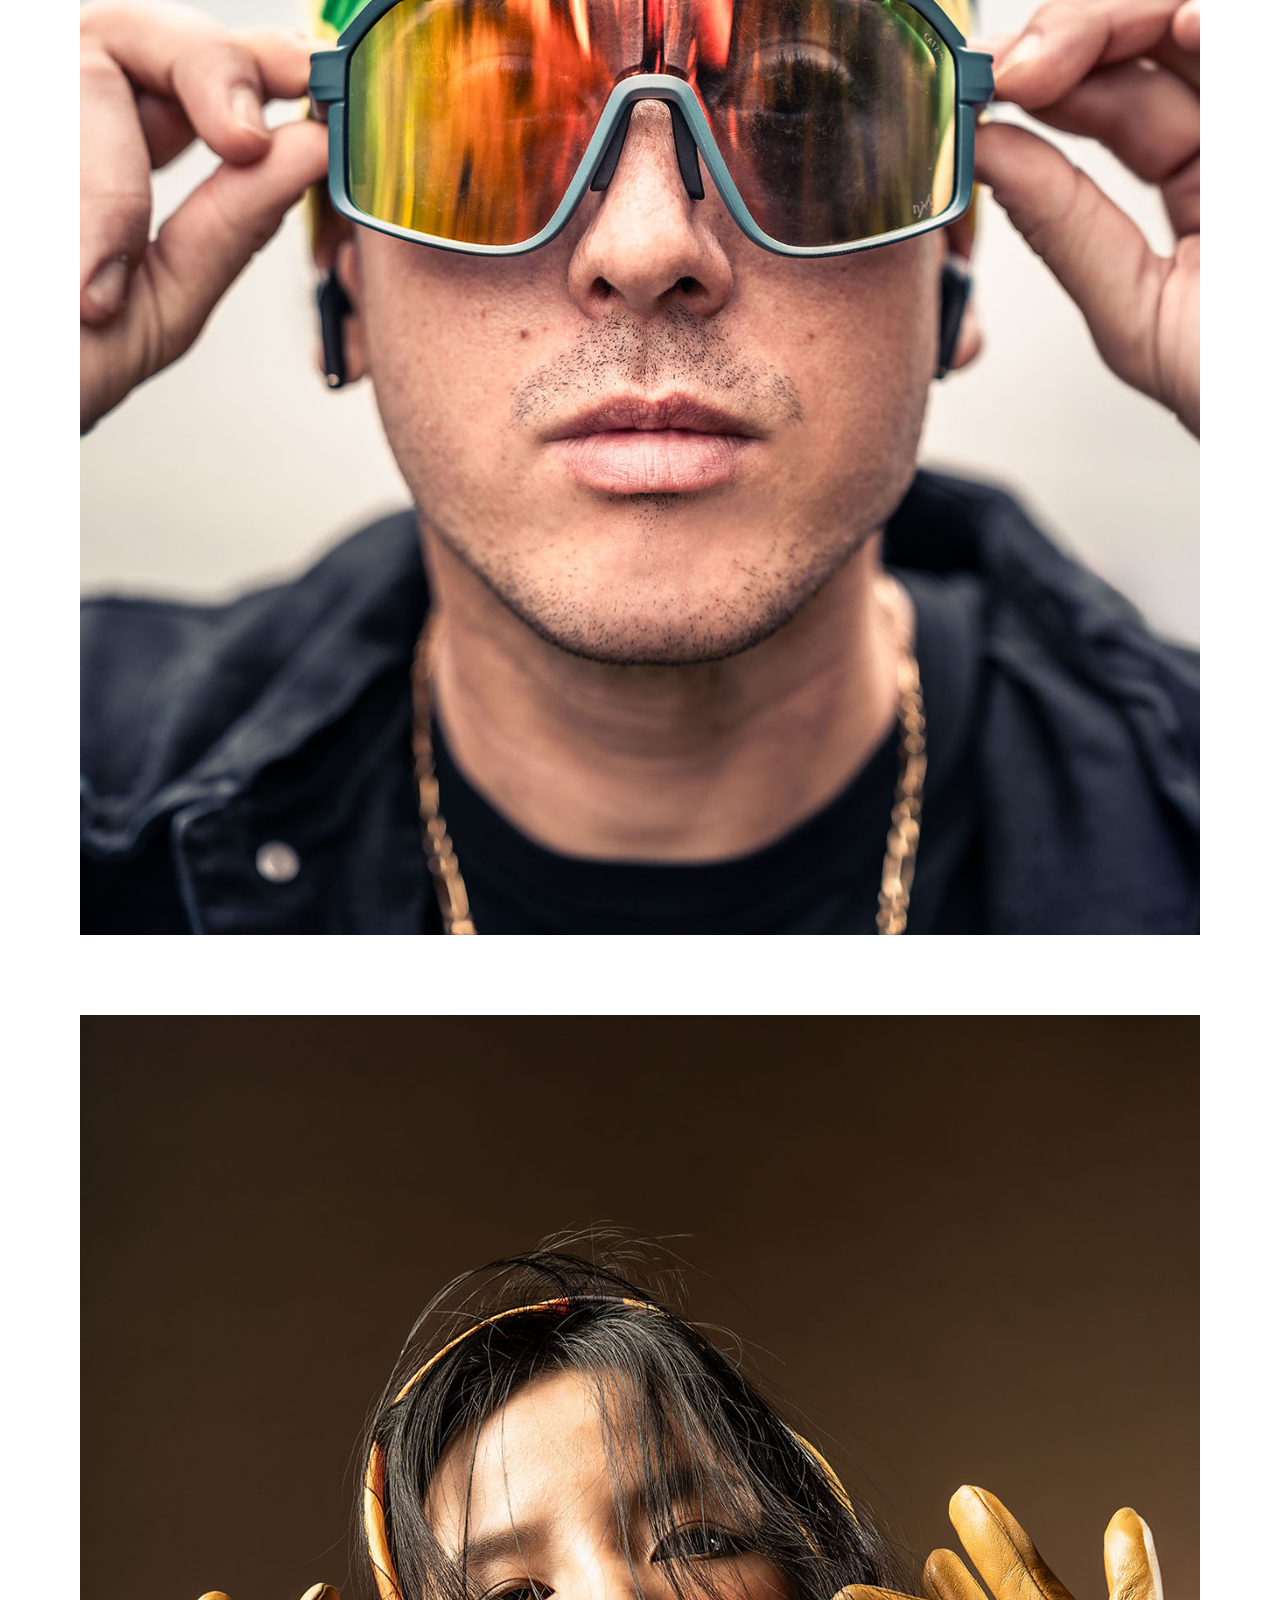
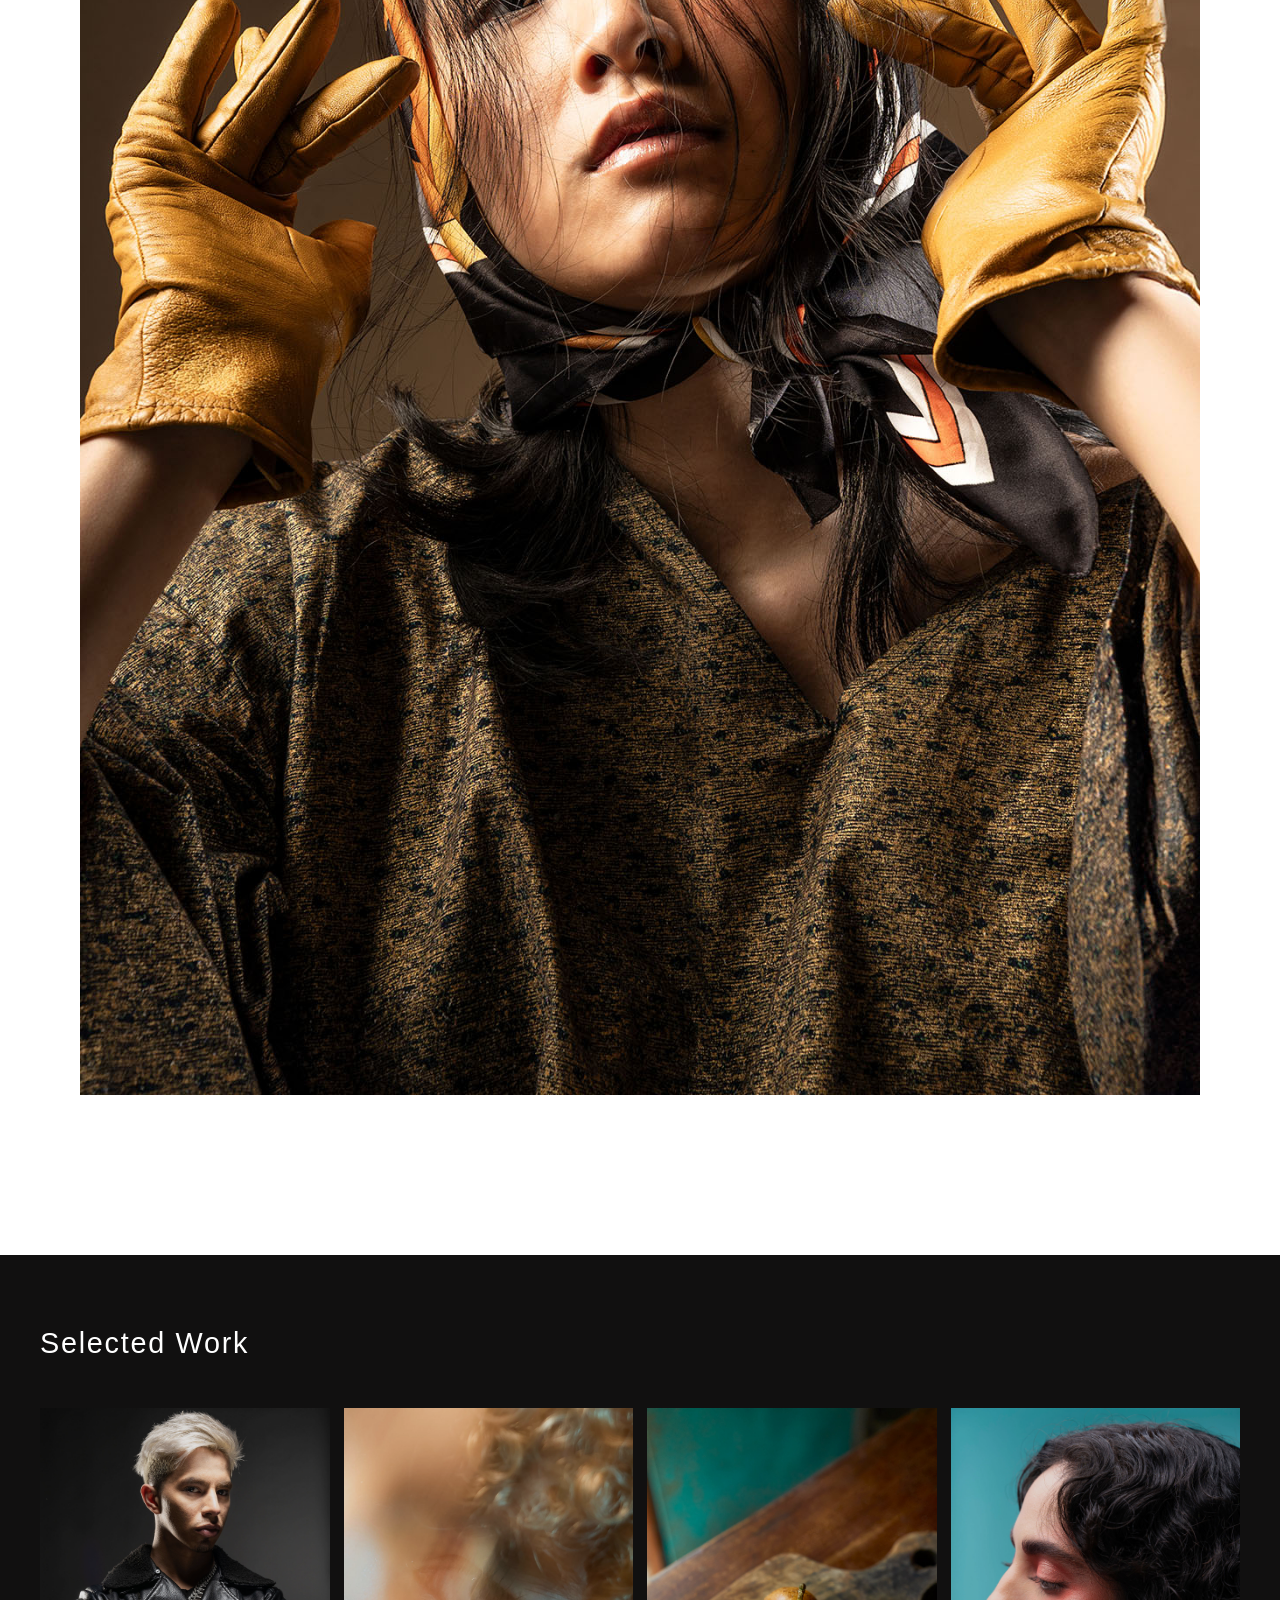
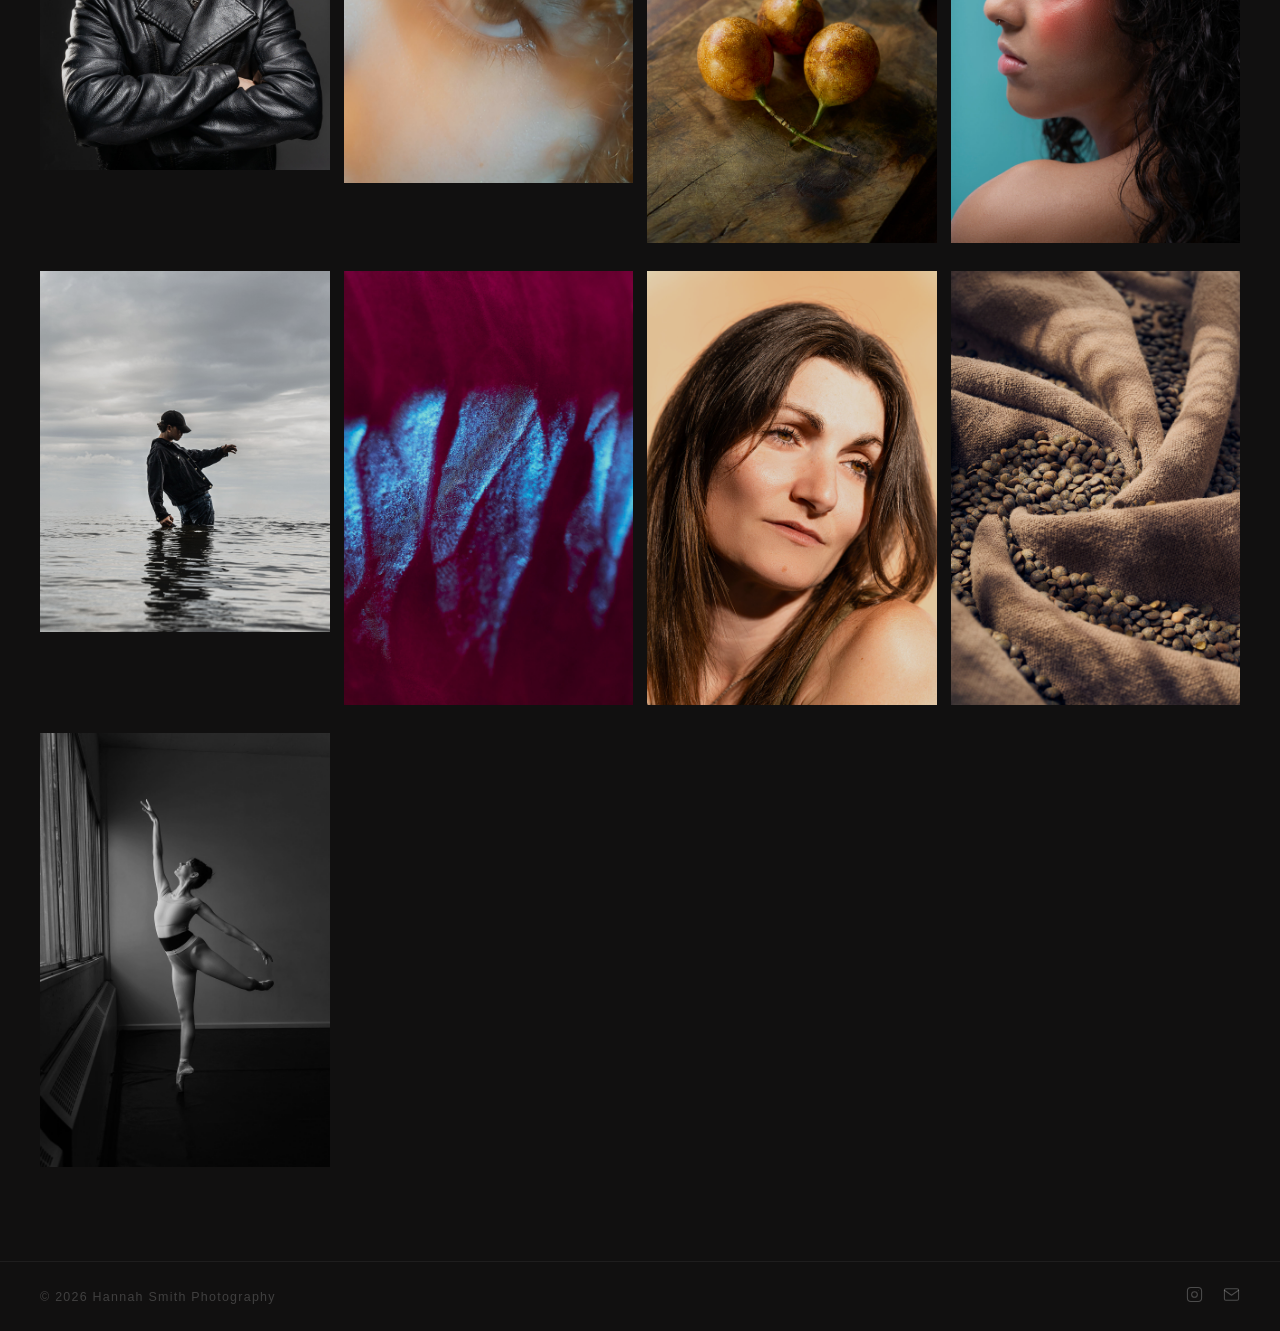
==== commit 7538bd3c: "Add files via upload" ====
--- a/index.html
+++ b/index.html
@@ -114,7 +114,7 @@
         The layout automatically adapts to whatever proportions you upload.
         Add or remove <div class="g-item"> blocks freely.
       -->
-      <div class="gallery-cluster editorial-cluster">
+      <div class="gallery-cluster">
         <div class="g-item">
           <img src="images/gallery/gallery-1.jpg" alt="Gallery 1" />
         </div>
--- a/style.css
+++ b/style.css
@@ -617,9 +617,9 @@
 }
 
 
-/* ===== V7 EDITORIAL CLUSTER ===== */
-
-/* Larger branding */
+/* ===== CLEAN REBUILD FROM V3 ===== */
+
+/* Header */
 nav{
 min-height:110px;
 }
@@ -627,63 +627,71 @@
 margin-top:110px;
 }
 .nav-logo{
-font-size:3.8rem !important;
+font-size:3.9rem !important;
+font-weight:400;
 line-height:1;
 }
 
-/* Keep recent work centered */
+/* Titles */
+.caption-title{
+font-size:1.8rem !important;
+}
+.gallery-heading{
+font-size:1.8rem !important;
+}
+
+/* Keep Recent Work centered like v3 */
 .caption-block{
-display:flex;
+display:flex !important;
 align-items:flex-start;
+justify-content:flex-start;
 gap:80px;
 max-width:1200px;
 margin:0 auto;
-padding:56px 40px 80px;
-}
-
-.caption-title{
-font-size:1.8rem !important;
-}
-
-.gallery-title,
-.gallery-section h2{
-font-size:1.8rem !important;
-}
-
-/* TRUE CLUSTER */
+}
+
+/* Gallery — true cluster */
 .gallery-section{
 background:#111010;
 padding:72px 40px 80px;
-overflow:hidden;
-}
-
-.editorial-cluster{
+}
+
+.gallery-cluster{
 column-count:4 !important;
 column-gap:14px !important;
-columns:auto !important;
-}
-
-.editorial-cluster .g-item{
-display:inline-block;
+}
+
+.gallery-cluster .g-item{
+break-inside:avoid;
+margin-bottom:14px !important;
+}
+
+.gallery-cluster .g-item img{
 width:100%;
-margin:0 0 14px 0 !important;
-break-inside:avoid !important;
-overflow:hidden;
-}
-
-.editorial-cluster .g-item img{
+height:auto;
 display:block;
+}
+
+/* Contact portrait */
+.portrait-frame{
+width:min(500px,100%);
+margin:auto;
+}
+
+.portrait-frame img{
 width:100%;
-height:auto !important;
-object-fit:contain !important;
-}
-
-/* phone */
+height:auto;
+display:block;
+}
+
+/* Mobile */
 @media(max-width:900px){
-.editorial-cluster{
-column-count:2 !important;
-}
+
 .nav-logo{
 font-size:2.2rem !important;
 }
-}
+
+.gallery-cluster{
+column-count:2 !important;
+}
+}
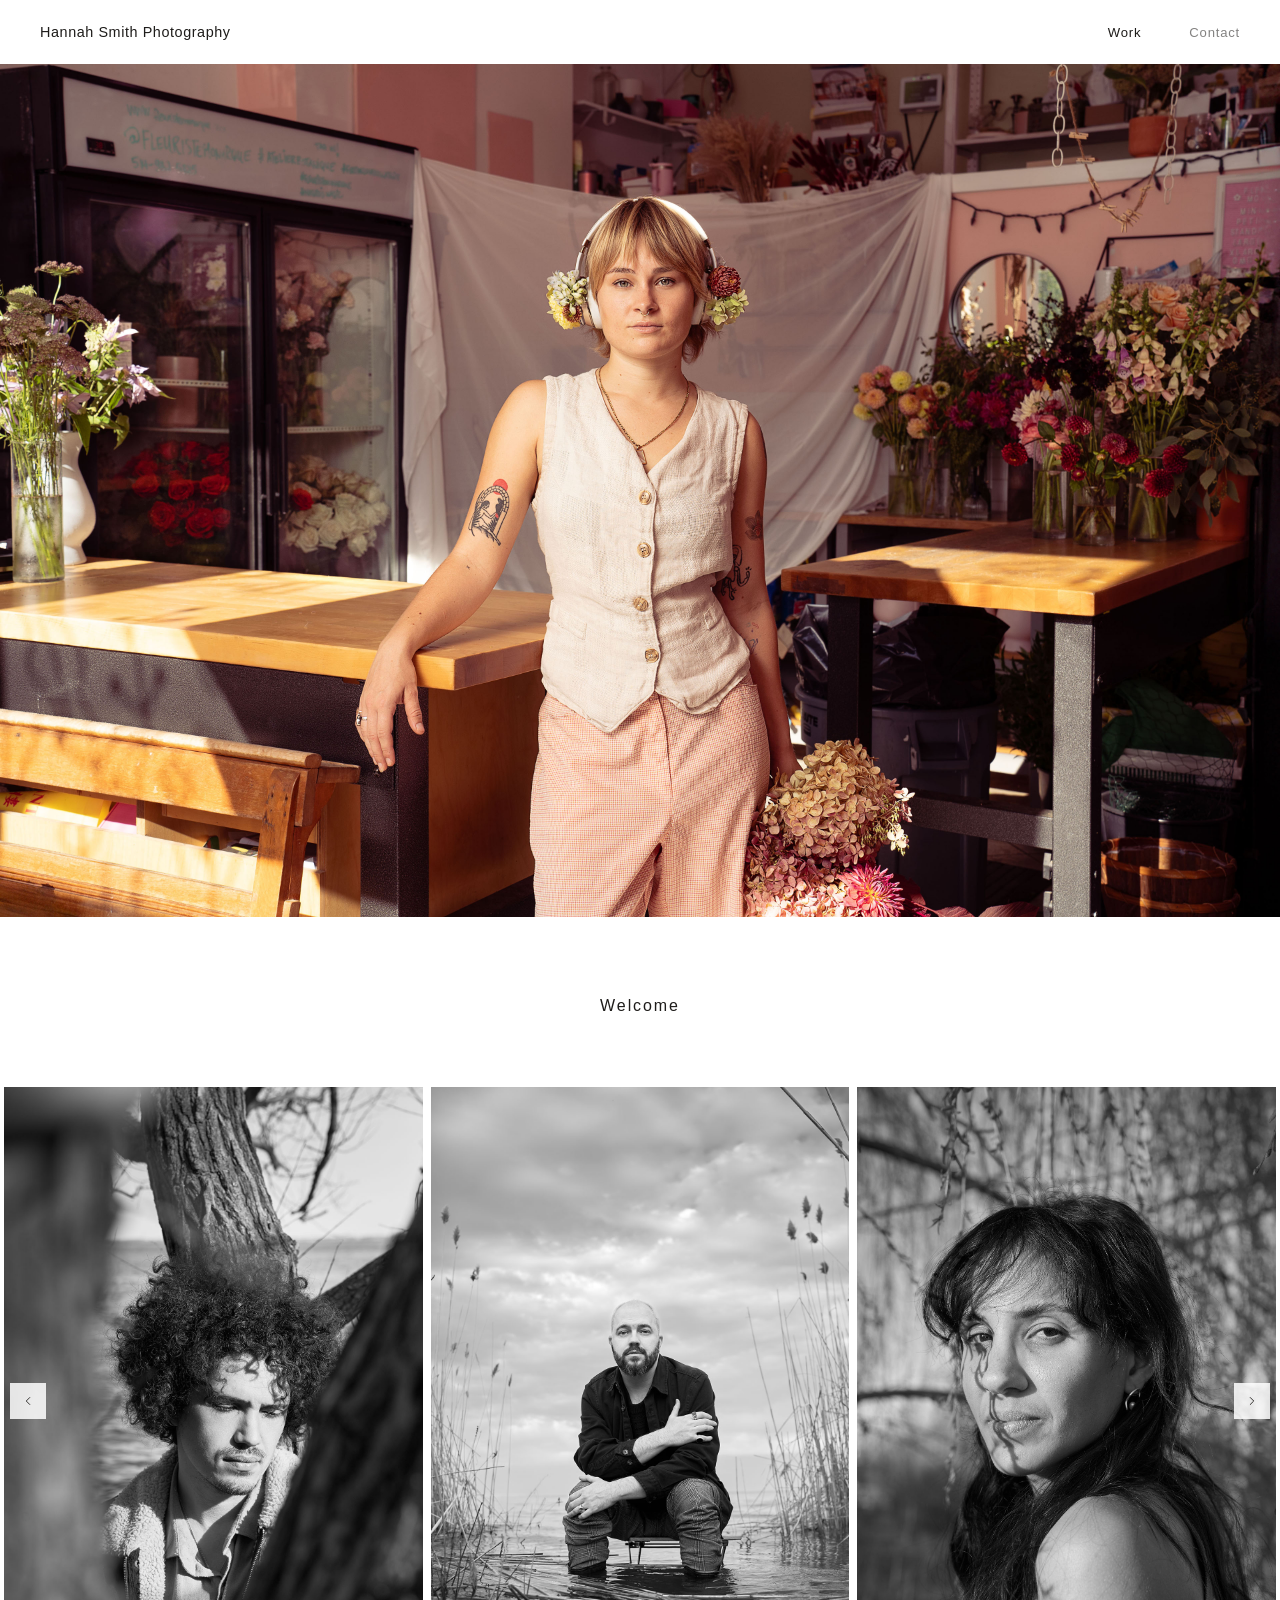
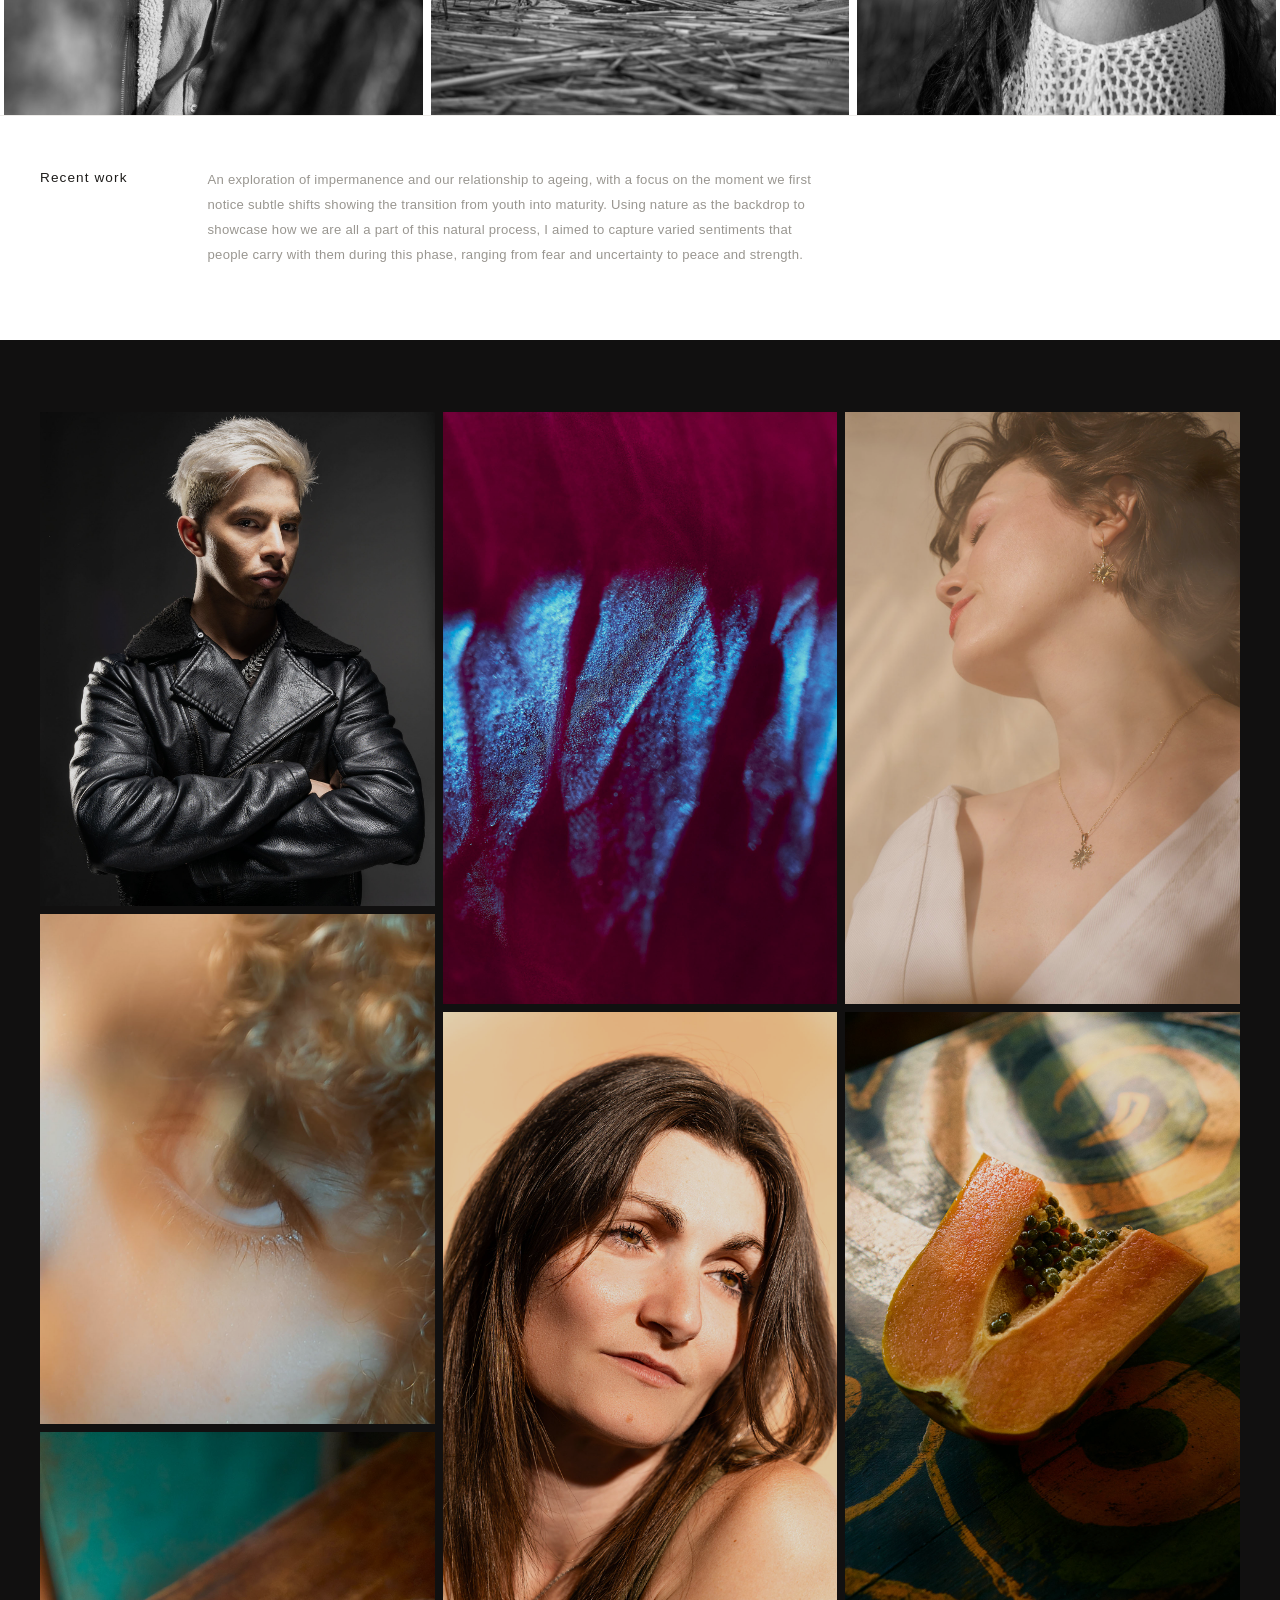
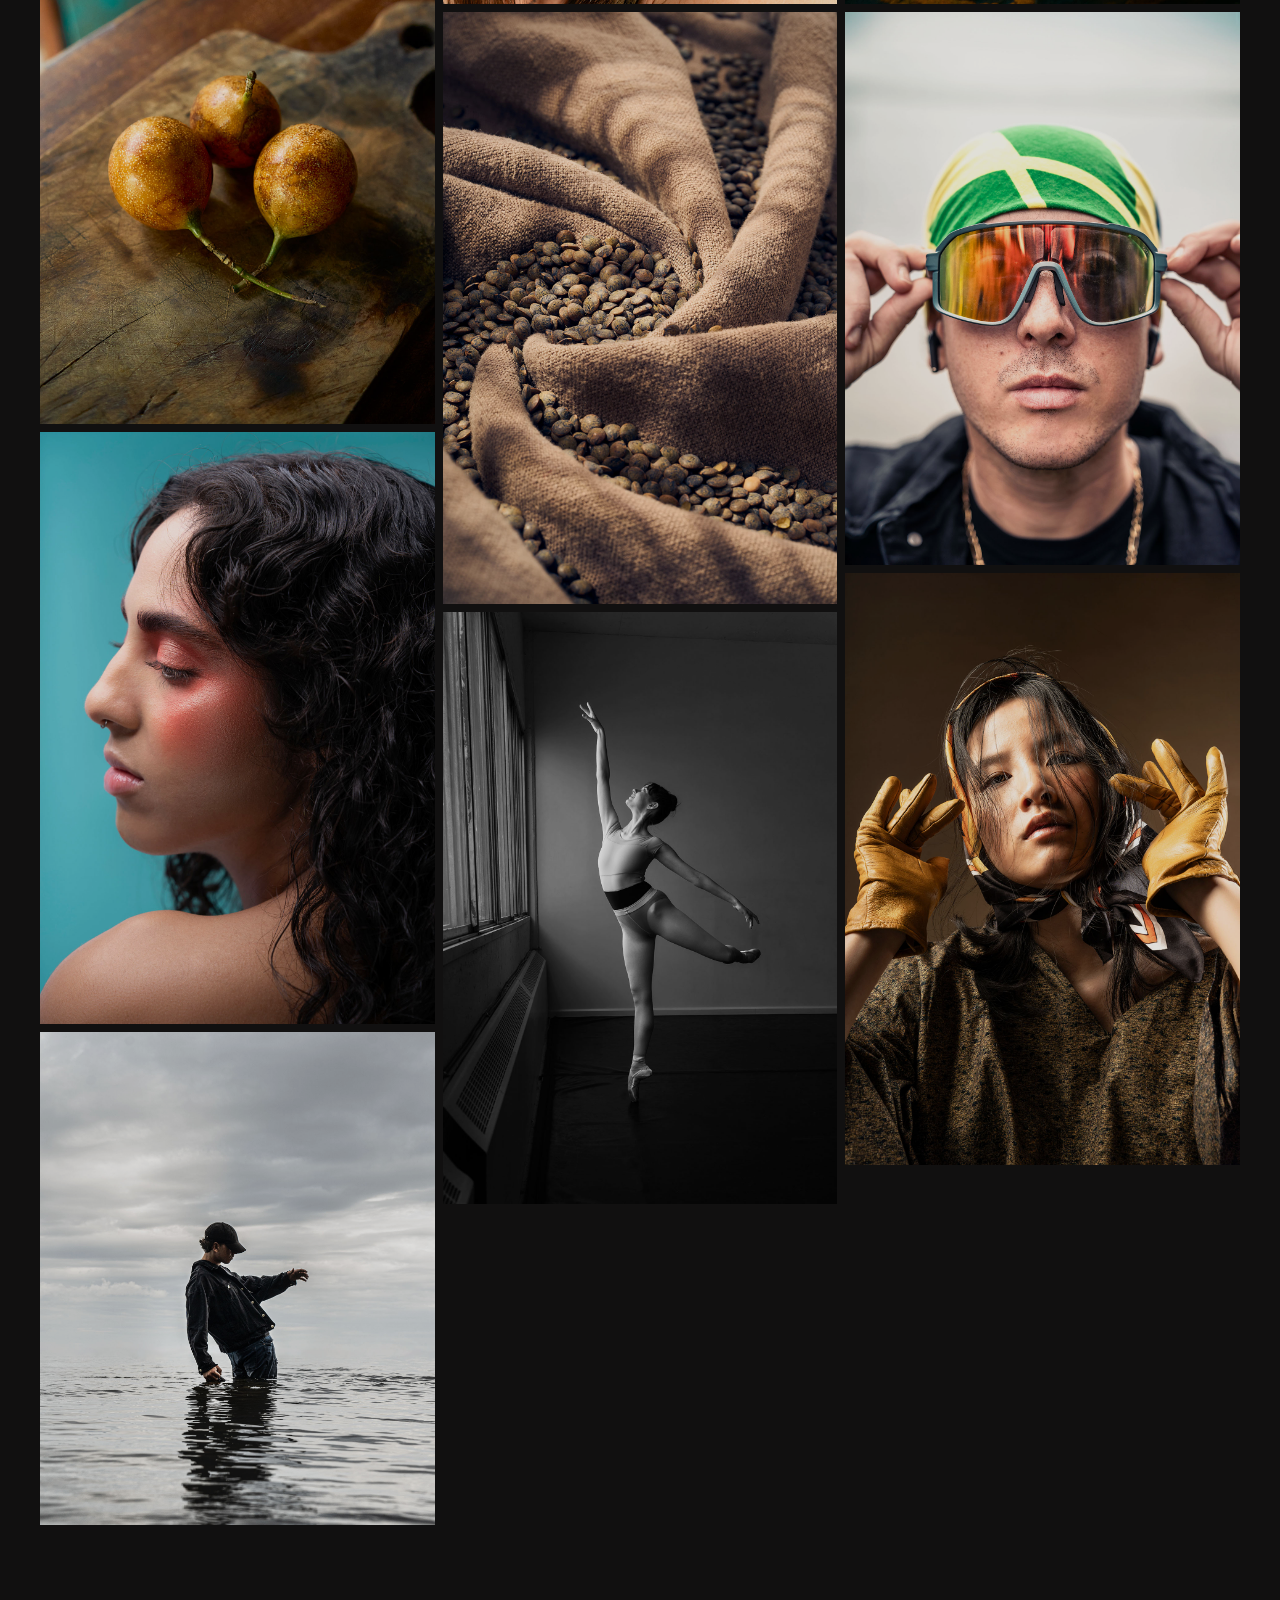
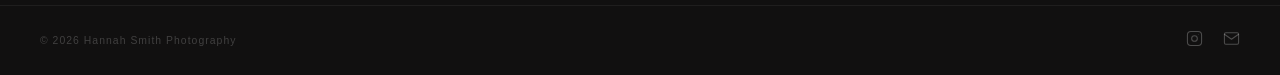
==== commit e281d15d: "Add files via upload" ====
--- a/index.html
+++ b/index.html
@@ -8,7 +8,6 @@
 </head>
 <body>
 
-  <!-- ══ NAVIGATION ══ -->
   <nav>
     <a href="index.html" class="nav-logo">Hannah Smith Photography</a>
     <ul class="nav-links">
@@ -19,73 +18,42 @@
 
   <main>
 
-    <!-- ══ HERO ══
-         Upload your hero image to: images/hero.jpg
-         The image will display at its FULL natural size — never cropped.
-         Any width works. Landscape photos look best here.
-    ══ -->
+    <!-- HERO: upload to images/hero.jpg — displays full width at natural ratio, never cropped -->
     <section class="hero">
       <img src="images/hero.jpg" alt="Hannah Smith Photography" />
     </section>
 
-    <!-- ══ WELCOME ══ -->
-    <section class="welcome"><div class="welcome-inner"><h2>Welcome</h2></div></section>
+    <!-- WELCOME -->
+    <section class="welcome">
+      <h2>Welcome</h2>
+    </section>
 
-    <!-- ══ CAROUSEL ══ -->
+    <!-- CAROUSEL -->
     <section id="work">
       <div class="carousel-outer">
-
         <button class="carousel-btn prev" aria-label="Previous">
-          <svg viewBox="0 0 24 24" fill="none" stroke-width="1.5" stroke-linecap="round" stroke-linejoin="round">
-            <polyline points="15 18 9 12 15 6"></polyline>
-          </svg>
+          <svg viewBox="0 0 24 24" fill="none" stroke-width="1.5" stroke-linecap="round" stroke-linejoin="round"><polyline points="15 18 9 12 15 6"></polyline></svg>
         </button>
-
         <div class="carousel-track" id="carouselTrack">
-          <!--
-            PORTRAIT CAROUSEL IMAGES
-            Upload to: images/portraits/
-            Name them: portrait-1.jpg, portrait-2.jpg, portrait-3.jpg ... etc.
-            Images show at their NATURAL SIZE — no cropping.
-            Add or remove slides freely — just copy a <div class="carousel-slide"> block.
-          -->
-          <div class="carousel-slide">
-            <img src="images/portraits/portrait-1.jpg" alt="Portrait 1" />
-          </div>
-          <div class="carousel-slide">
-            <img src="images/portraits/portrait-2.jpg" alt="Portrait 2" />
-          </div>
-          <div class="carousel-slide">
-            <img src="images/portraits/portrait-3.jpg" alt="Portrait 3" />
-          </div>
-          <div class="carousel-slide">
-            <img src="images/portraits/portrait-4.jpg" alt="Portrait 4" />
-          </div>
-          <div class="carousel-slide">
-            <img src="images/portraits/portrait-5.jpg" alt="Portrait 5" />
-          </div>
-          <div class="carousel-slide">
-            <img src="images/portraits/portrait-6.jpg" alt="Portrait 6" />
-          </div>
-          <div class="carousel-slide">
-            <img src="images/portraits/portrait-7.jpg" alt="Portrait 7" />
-          </div>
-          <div class="carousel-slide">
-            <img src="images/portraits/portrait-8.jpg" alt="Portrait 8" />
-          </div>
+          <!-- Upload portraits to images/portraits/ named portrait-1.jpg, portrait-2.jpg etc.
+               To reorder: move blocks around. To add more: copy a block. -->
+          <div class="carousel-slide"><img src="images/portraits/portrait-1.jpg" alt="Portrait 1" /></div>
+          <div class="carousel-slide"><img src="images/portraits/portrait-2.jpg" alt="Portrait 2" /></div>
+          <div class="carousel-slide"><img src="images/portraits/portrait-3.jpg" alt="Portrait 3" /></div>
+          <div class="carousel-slide"><img src="images/portraits/portrait-4.jpg" alt="Portrait 4" /></div>
+          <div class="carousel-slide"><img src="images/portraits/portrait-5.jpg" alt="Portrait 5" /></div>
+          <div class="carousel-slide"><img src="images/portraits/portrait-6.jpg" alt="Portrait 6" /></div>
+          <div class="carousel-slide"><img src="images/portraits/portrait-7.jpg" alt="Portrait 7" /></div>
+          <div class="carousel-slide"><img src="images/portraits/portrait-8.jpg" alt="Portrait 8" /></div>
         </div>
-
         <button class="carousel-btn next" aria-label="Next">
-          <svg viewBox="0 0 24 24" fill="none" stroke-width="1.5" stroke-linecap="round" stroke-linejoin="round">
-            <polyline points="9 18 15 12 9 6"></polyline>
-          </svg>
+          <svg viewBox="0 0 24 24" fill="none" stroke-width="1.5" stroke-linecap="round" stroke-linejoin="round"><polyline points="9 18 15 12 9 6"></polyline></svg>
         </button>
-
       </div>
 
-      <!-- ══ CAPTION — Recent Work left, paragraph right ══ -->
-      <div class="caption-block"><p class="caption-title">Recent Work</p>
-        
+      <!-- Caption below carousel -->
+      <div class="caption-block">
+        <p class="caption-title">Recent work</p>
         <p class="caption-body">
           An exploration of impermanence and our relationship to ageing, with a focus on the moment
           we first notice subtle shifts showing the transition from youth into maturity. Using nature
@@ -93,127 +61,69 @@
           varied sentiments that people carry with them during this phase, ranging from fear and
           uncertainty to peace and strength.
         </p>
-      
-        <div class="g-item"><img src="images/gallery/gallery-10.jpg" alt="Gallery 10" /></div>
-        <div class="g-item"><img src="images/gallery/gallery-11.jpg" alt="Gallery 11" /></div>
-        <div class="g-item"><img src="images/gallery/gallery-12.jpg" alt="Gallery 12" /></div>
-        <div class="g-item"><img src="images/gallery/gallery-13.jpg" alt="Gallery 13" /></div>
-
       </div>
     </section>
 
-    <!-- ══ GALLERY (DARK) ══ -->
+    <!-- GALLERY: dark background, images at natural size, flexible cluster.
+         To reorder: move .g-item blocks around.
+         To add more: copy a .g-item block and update the src number. -->
     <section class="gallery-section">
-      <h2 class="gallery-title">Selected Work</h2>
-
-      <!--
-        GALLERY IMAGES
-        Upload to: images/gallery/
-        Name them: gallery-1.jpg, gallery-2.jpg ... etc.
-        Images display at their NATURAL SIZE in a flexible column cluster.
-        The layout automatically adapts to whatever proportions you upload.
-        Add or remove <div class="g-item"> blocks freely.
-      -->
       <div class="gallery-cluster">
-        <div class="g-item">
-          <img src="images/gallery/gallery-1.jpg" alt="Gallery 1" />
-        </div>
-        <div class="g-item">
-          <img src="images/gallery/gallery-2.jpg" alt="Gallery 2" />
-        </div>
-        <div class="g-item">
-          <img src="images/gallery/gallery-3.jpg" alt="Gallery 3" />
-        </div>
-        <div class="g-item">
-          <img src="images/gallery/gallery-4.jpg" alt="Gallery 4" />
-        </div>
-        <div class="g-item">
-          <img src="images/gallery/gallery-5.jpg" alt="Gallery 5" />
-        </div>
-        <div class="g-item">
-          <img src="images/gallery/gallery-6.jpg" alt="Gallery 6" />
-        </div>
-        <div class="g-item">
-          <img src="images/gallery/gallery-7.jpg" alt="Gallery 7" />
-        </div>
-        <div class="g-item">
-          <img src="images/gallery/gallery-8.jpg" alt="Gallery 8" />
-        </div>
-        <div class="g-item">
-          <img src="images/gallery/gallery-9.jpg" alt="Gallery 9" />
-        </div>
+        <div class="g-item"><img src="images/gallery/gallery-1.jpg" alt="" /></div>
+        <div class="g-item"><img src="images/gallery/gallery-2.jpg" alt="" /></div>
+        <div class="g-item"><img src="images/gallery/gallery-3.jpg" alt="" /></div>
+        <div class="g-item"><img src="images/gallery/gallery-4.jpg" alt="" /></div>
+        <div class="g-item"><img src="images/gallery/gallery-5.jpg" alt="" /></div>
+        <div class="g-item"><img src="images/gallery/gallery-6.jpg" alt="" /></div>
+        <div class="g-item"><img src="images/gallery/gallery-7.jpg" alt="" /></div>
+        <div class="g-item"><img src="images/gallery/gallery-8.jpg" alt="" /></div>
+        <div class="g-item"><img src="images/gallery/gallery-9.jpg" alt="" /></div>
+        <div class="g-item"><img src="images/gallery/gallery-10.jpg" alt="" /></div>
+        <div class="g-item"><img src="images/gallery/gallery-11.jpg" alt="" /></div>
+        <div class="g-item"><img src="images/gallery/gallery-12.jpg" alt="" /></div>
+        <div class="g-item"><img src="images/gallery/gallery-13.jpg" alt="" /></div>
       </div>
     </section>
 
   </main>
 
-  <!-- ══ FOOTER ══ -->
   <footer>
     <span class="footer-copy">&copy; 2026 Hannah Smith Photography</span>
     <div class="footer-icons">
-      <!-- Replace # with your Instagram URL -->
-      <a href="#" aria-label="Instagram">
-        <svg viewBox="0 0 24 24" fill="none" stroke="currentColor" stroke-width="1.5" stroke-linecap="round" stroke-linejoin="round">
-          <rect x="2" y="2" width="20" height="20" rx="5"></rect>
-          <circle cx="12" cy="12" r="4"></circle>
-          <circle cx="17.5" cy="6.5" r="0.5" fill="currentColor" stroke="none"></circle>
-        </svg>
+      <a href="#" aria-label="Instagram"><!-- replace # with your Instagram URL -->
+        <svg viewBox="0 0 24 24" fill="none" stroke="currentColor" stroke-width="1.5" stroke-linecap="round" stroke-linejoin="round"><rect x="2" y="2" width="20" height="20" rx="5"></rect><circle cx="12" cy="12" r="4"></circle><circle cx="17.5" cy="6.5" r="0.5" fill="currentColor" stroke="none"></circle></svg>
       </a>
-      <!-- Replace YOUR-EMAIL-HERE with your email -->
-      <a href="mailto:YOUR-EMAIL-HERE" aria-label="Email">
-        <svg viewBox="0 0 24 24" fill="none" stroke="currentColor" stroke-width="1.5" stroke-linecap="round" stroke-linejoin="round">
-          <path d="M4 4h16c1.1 0 2 .9 2 2v12c0 1.1-.9 2-2 2H4c-1.1 0-2-.9-2-2V6c0-1.1.9-2 2-2z"></path>
-          <polyline points="22,6 12,13 2,6"></polyline>
-        </svg>
+      <a href="mailto:YOUR-EMAIL-HERE" aria-label="Email"><!-- replace YOUR-EMAIL-HERE -->
+        <svg viewBox="0 0 24 24" fill="none" stroke="currentColor" stroke-width="1.5" stroke-linecap="round" stroke-linejoin="round"><path d="M4 4h16c1.1 0 2 .9 2 2v12c0 1.1-.9 2-2 2H4c-1.1 0-2-.9-2-2V6c0-1.1.9-2 2-2z"></path><polyline points="22,6 12,13 2,6"></polyline></svg>
       </a>
     </div>
   </footer>
 
-  <!-- ══ CAROUSEL SCRIPT
-       - Shows 3 slides at once
-       - Slides one image at a time
-       - Auto-advances every 3 seconds
-       - Loops endlessly back to the start
-  ══ -->
   <script>
     (function () {
       const track = document.getElementById('carouselTrack');
       const slides = Array.from(track.querySelectorAll('.carousel-slide'));
       const total = slides.length;
-      const VISIBLE = window.innerWidth < 900 ? 1 : 3;
-      const INTERVAL = 3000; // 3 seconds
+      const VISIBLE = 3;
+      const INTERVAL = 3000;
       let current = 0;
       let timer;
 
       function setWidths() {
-        const slideWidth = track.parentElement.offsetWidth / VISIBLE;
-        slides.forEach(s => s.style.width = slideWidth + 'px');
+        const w = track.parentElement.offsetWidth / VISIBLE;
+        slides.forEach(s => s.style.width = w + 'px');
       }
-
       function goTo(idx) {
-        // Loop: wrap around
         current = ((idx % total) + total) % total;
-        const slideWidth = track.parentElement.offsetWidth / VISIBLE;
-        track.style.transform = `translateX(-${current * slideWidth}px)`;
+        const w = track.parentElement.offsetWidth / VISIBLE;
+        track.style.transform = `translateX(-${current * w}px)`;
       }
-
-      function next() { goTo(current + 1); }
-      function prev() { goTo(current - 1); }
-
       function startAuto() {
         clearInterval(timer);
-        timer = setInterval(next, INTERVAL);
+        timer = setInterval(() => goTo(current + 1), INTERVAL);
       }
-
-      // Arrow buttons pause then resume auto-play
-      document.querySelector('.carousel-btn.prev').addEventListener('click', () => {
-        prev(); startAuto();
-      });
-      document.querySelector('.carousel-btn.next').addEventListener('click', () => {
-        next(); startAuto();
-      });
-
-      // Init
+      document.querySelector('.carousel-btn.prev').addEventListener('click', () => { goTo(current - 1); startAuto(); });
+      document.querySelector('.carousel-btn.next').addEventListener('click', () => { goTo(current + 1); startAuto(); });
       setWidths();
       startAuto();
       window.addEventListener('resize', () => { setWidths(); goTo(current); });
--- a/style.css
+++ b/style.css
@@ -1,11 +1,9 @@
 /* =============================================
    HANNAH SMITH PHOTOGRAPHY — style.css
-   Clean Minimal Editorial
    ============================================= */
 
 @import url('https://fonts.cdnfonts.com/css/sofia-pro');
 
-/* ── Variables ── */
 :root {
   --white: #ffffff;
   --off-white: #fafaf9;
@@ -13,18 +11,15 @@
   --mid: #999690;
   --dark: #1e1c1a;
   --black: #111010;
-  --nav-height: 60px;
+  --nav-height: 64px;
   --transition: 0.3s ease;
-
-  --font-display: 'Sofia Pro', sans-serif;
-  --font-body: 'Sofia Pro', sans-serif;
-}
-
-/* ── Reset ── */
+  --font: 'Sofia Pro', sans-serif;
+}
+
 *, *::before, *::after { box-sizing: border-box; margin: 0; padding: 0; }
 html { scroll-behavior: smooth; }
 body {
-  font-family: var(--font-body);
+  font-family: var(--font);
   font-weight: 300;
   background: var(--white);
   color: var(--dark);
@@ -33,9 +28,7 @@
 }
 a { text-decoration: none; color: inherit; }
 
-/* ══════════════════════════════════
-   NAVIGATION
-   ══════════════════════════════════ */
+/* ── NAV ── */
 nav {
   position: fixed;
   top: 0; left: 0; right: 0;
@@ -48,94 +41,74 @@
   justify-content: space-between;
   padding: 0 40px;
 }
-
 .nav-logo {
-  font-family: var(--font-body);
-  font-size: 0.88rem;
+  font-family: var(--font);
+  font-size: 0.9rem;
   font-weight: 400;
   letter-spacing: 0.04em;
   color: var(--dark);
 }
-
 .nav-links {
   display: flex;
   gap: 48px;
   list-style: none;
 }
 .nav-links a {
-  font-family: var(--font-body);
   font-size: 0.82rem;
   font-weight: 400;
   letter-spacing: 0.06em;
   color: var(--dark);
-  opacity: 0.6;
+  opacity: 0.55;
   transition: opacity var(--transition);
 }
 .nav-links a:hover,
 .nav-links a.active { opacity: 1; }
 
-/* ══════════════════════════════════
-   HERO — full image, no crop
-   ══════════════════════════════════ */
+/* ── HERO — full natural size, no crop, no text ── */
 .hero {
   margin-top: var(--nav-height);
   width: 100%;
-  line-height: 0; /* removes gap under image */
+  line-height: 0;
 }
 .hero img {
   width: 100%;
-  height: auto; /* natural height, never cropped */
-  display: block;
-  object-fit: unset;
-}
-
-/* ══════════════════════════════════
-   WELCOME
-   ══════════════════════════════════ */
+  height: auto;
+  display: block;
+}
+
+/* ── WELCOME — centered ── */
 .welcome {
   text-align: center;
   padding: 80px 40px 72px;
 }
 .welcome h2 {
-  font-family: var(--font-body);
-  font-size: 1.1rem;
+  font-size: 1rem;
   font-weight: 400;
-  letter-spacing: 0.08em;
-  color: var(--dark);
-}
-
-/* ══════════════════════════════════
-   CAROUSEL — no crop, auto-slide
-   ══════════════════════════════════ */
+  letter-spacing: 0.12em;
+  color: var(--dark);
+}
+
+/* ── CAROUSEL ── */
 #work {
-  padding: 0 0 80px;
-}
-
+  padding-bottom: 0;
+}
 .carousel-outer {
   position: relative;
   overflow: hidden;
 }
-
 .carousel-track {
   display: flex;
-  /* gap handled by JS offset, no CSS gap so images butt up */
   transition: transform 0.7s cubic-bezier(0.25, 0.46, 0.45, 0.94);
 }
-
 .carousel-slide {
-  /* width set by JS based on visible count */
   flex-shrink: 0;
-  padding: 0 6px;
-}
-
+  padding: 0 4px;
+}
 .carousel-slide img {
   width: 100%;
-  height: auto;        /* NEVER crop — natural image ratio */
-  display: block;
-  object-fit: unset;
-}
-
-/* Prev / Next arrows */
+  height: auto;
+  display: block;
+}
 .carousel-btn {
   position: absolute;
   top: 50%;
@@ -152,89 +125,65 @@
 }
 .carousel-btn:hover { background: var(--white); }
 .carousel-btn svg { width: 14px; height: 14px; stroke: var(--dark); }
-.carousel-btn.prev { left: 12px; }
-.carousel-btn.next { right: 12px; }
-
-/* ══════════════════════════════════
-   CAPTION — Recent Work left, text right
-   ══════════════════════════════════ */
+.carousel-btn.prev { left: 10px; }
+.carousel-btn.next { right: 10px; }
+
+/* ── CAPTION ── */
 .caption-block {
   display: flex;
   align-items: flex-start;
   gap: 80px;
-  padding: 56px 40px 80px;
+  padding: 52px 40px 72px;
   border-top: 1px solid var(--light);
 }
 .caption-title {
-  font-family: var(--font-body);
-  font-size: 0.88rem;
+  font-size: 0.85rem;
   font-weight: 400;
-  letter-spacing: 0.06em;
+  letter-spacing: 0.08em;
   color: var(--dark);
   white-space: nowrap;
   flex-shrink: 0;
-  padding-top: 3px;
+  padding-top: 2px;
 }
 .caption-body {
-  font-family: var(--font-body);
   font-size: 0.82rem;
-  line-height: 1.85;
+  line-height: 1.9;
   color: var(--mid);
   letter-spacing: 0.02em;
   max-width: 620px;
 }
 
-/* ══════════════════════════════════
-   GALLERY — dark, cluster, no crop
-   ══════════════════════════════════ */
+/* ── GALLERY — dark section ── */
 .gallery-section {
   background: var(--black);
   padding: 72px 40px 80px;
 }
 
-.gallery-section h2 {
-  font-family: var(--font-body);
-  font-size: 0.88rem;
-  font-weight: 400;
-  letter-spacing: 0.06em;
-  color: rgba(255,255,255,0.5);
-  margin-bottom: 32px;
-}
-
 /*
-  Masonry/cluster layout using CSS columns.
-  This is the most flexible approach — images keep
-  their natural proportions and the layout adapts
-  to whatever sizes you upload.
+  CSS columns masonry — images keep exact natural proportions.
+  To REORDER photos: change the order of .g-item blocks in the HTML.
+  To ADD more: copy a .g-item block and update the image src.
 */
 .gallery-cluster {
   columns: 3;
   column-gap: 8px;
 }
-
 .gallery-cluster .g-item {
   break-inside: avoid;
   margin-bottom: 8px;
-  overflow: hidden;
-}
-
+}
 .gallery-cluster .g-item img {
   width: 100%;
-  height: auto;       /* NEVER crop — natural ratio */
-  display: block;
-  object-fit: unset;
+  height: auto;
+  display: block;
   filter: brightness(0.88);
-  transition: filter 0.4s ease, transform 0.6s ease;
-}
-
+  transition: filter 0.4s ease;
+}
 .gallery-cluster .g-item:hover img {
   filter: brightness(1);
-  transform: scale(1.02);
-}
-
-/* ══════════════════════════════════
-   FOOTER
-   ══════════════════════════════════ */
+}
+
+/* ── FOOTER ── */
 footer {
   background: var(--black);
   border-top: 1px solid rgba(255,255,255,0.06);
@@ -244,7 +193,7 @@
   justify-content: space-between;
 }
 .footer-copy {
-  font-size: 0.68rem;
+  font-size: 0.65rem;
   letter-spacing: 0.1em;
   color: rgba(255,255,255,0.2);
 }
@@ -256,9 +205,7 @@
 .footer-icons a:hover { color: rgba(255,255,255,0.7); }
 .footer-icons svg { width: 17px; height: 17px; }
 
-/* ══════════════════════════════════
-   CONTACT PAGE
-   ══════════════════════════════════ */
+/* ── CONTACT PAGE ── */
 .contact-wrap {
   margin-top: var(--nav-height);
   display: grid;
@@ -273,19 +220,18 @@
   justify-content: center;
 }
 .contact-dark .eyebrow {
-  font-size: 0.62rem;
+  font-size: 0.6rem;
   letter-spacing: 0.3em;
   text-transform: uppercase;
-  color: rgba(255,255,255,0.35);
+  color: rgba(255,255,255,0.3);
   margin-bottom: 20px;
   display: block;
 }
 .contact-dark h1 {
-  font-family: var(--font-display);
-  font-size: clamp(2rem, 4vw, 3.2rem);
-  font-weight: 400;
+  font-size: clamp(1.8rem, 3.5vw, 3rem);
+  font-weight: 300;
   color: var(--white);
-  line-height: 1.15;
+  line-height: 1.2;
   margin-bottom: 52px;
 }
 .contact-list {
@@ -295,11 +241,7 @@
   gap: 28px;
   margin-bottom: 52px;
 }
-.contact-list li {
-  display: flex;
-  align-items: flex-start;
-  gap: 16px;
-}
+.contact-list li { display: flex; align-items: flex-start; gap: 16px; }
 .contact-list svg {
   width: 16px; height: 16px;
   stroke: rgba(255,255,255,0.3);
@@ -314,384 +256,48 @@
   display: block;
   margin-bottom: 4px;
 }
-.c-value {
-  font-size: 0.88rem;
-  color: var(--white);
-  letter-spacing: 0.02em;
-}
-a.c-value { transition: color var(--transition); }
+.c-value { font-size: 0.88rem; color: var(--white); }
 a.c-value:hover { color: rgba(255,255,255,0.6); }
 
 .social-row { display: flex; gap: 16px; }
 .social-row a {
   width: 38px; height: 38px;
   border: 1px solid rgba(255,255,255,0.12);
+  display: flex; align-items: center; justify-content: center;
+  color: rgba(255,255,255,0.3);
+  transition: border-color var(--transition), color var(--transition);
+}
+.social-row a:hover { border-color: rgba(255,255,255,0.4); color: rgba(255,255,255,0.7); }
+.social-row svg { width: 16px; height: 16px; }
+
+/* Contact right panel — portrait photo */
+.contact-photo {
+  background: var(--off-white);
   display: flex;
   align-items: center;
   justify-content: center;
-  color: rgba(255,255,255,0.3);
-  transition: border-color var(--transition), color var(--transition);
-}
-.social-row a:hover {
-  border-color: rgba(255,255,255,0.4);
-  color: rgba(255,255,255,0.7);
-}
-.social-row svg { width: 16px; height: 16px; }
-
-.contact-qr {
-  background: var(--off-white);
-  padding: 80px 64px;
-  display: flex;
-  flex-direction: column;
-  justify-content: center;
-  align-items: center;
-  text-align: center;
-}
-.contact-qr .eyebrow {
-  font-size: 0.62rem;
-  letter-spacing: 0.3em;
-  text-transform: uppercase;
-  color: var(--mid);
-  margin-bottom: 20px;
-  display: block;
-}
-.contact-qr h2 {
-  font-family: var(--font-display);
-  font-size: 1.5rem;
-  font-weight: 400;
-  color: var(--dark);
-  margin-bottom: 40px;
-}
-.qr-frame {
-  width: 180px; height: 180px;
-  border: 1px solid var(--light);
-  display: flex;
-  align-items: center;
-  justify-content: center;
-  margin: 0 auto 16px;
-  overflow: hidden;
-}
-.qr-frame img { width: 100%; height: 100%; object-fit: contain; }
-.qr-placeholder {
-  width: 180px; height: 180px;
-  border: 1px dashed var(--mid);
-  display: flex;
-  flex-direction: column;
-  align-items: center;
-  justify-content: center;
-  gap: 10px;
-  color: var(--mid);
-  margin: 0 auto 16px;
-}
-.qr-placeholder svg { width: 36px; height: 36px; opacity: 0.3; }
-.qr-placeholder p { font-size: 0.62rem; letter-spacing: 0.18em; text-transform: uppercase; opacity: 0.4; }
-.qr-caption { font-size: 0.68rem; letter-spacing: 0.14em; text-transform: uppercase; color: var(--mid); }
-
-/* ══════════════════════════════════
-   RESPONSIVE
-   ══════════════════════════════════ */
+  padding: 40px;
+}
+.contact-photo img {
+  width: 100%;
+  height: auto;
+  display: block;
+  max-width: 520px;
+}
+
+/* ── RESPONSIVE ── */
 @media (max-width: 900px) {
   nav { padding: 0 24px; }
   .nav-links { gap: 28px; }
-  .caption-block { flex-direction: column; gap: 24px; padding: 40px 24px 60px; }
+  .caption-block { flex-direction: column; gap: 20px; padding: 40px 24px 56px; }
   .gallery-section { padding: 56px 24px 64px; }
   .gallery-cluster { columns: 2; }
   .contact-wrap { grid-template-columns: 1fr; }
   .contact-dark { padding: 56px 24px; }
-  .contact-qr { padding: 56px 24px; }
-  footer { padding: 20px 24px; }
-}
-
+  .contact-photo { padding: 40px 24px; }
+  footer { padding: 20px 24px; flex-direction: column; gap: 14px; text-align: center; }
+}
 @media (max-width: 560px) {
   .gallery-cluster { columns: 1; }
   .welcome { padding: 56px 24px 48px; }
 }
-
-
-/* USER REVISIONS */
-body{font-family:var(--font-body);}
-.hero{
-min-height:auto;
-display:block;
-}
-.hero img{
-width:100%;
-max-height:none;
-object-fit:contain!important;
-}
-.welcome{
-display:flex;
-justify-content:center;
-align-items:center;
-min-height:28vh;
-padding:120px 40px;
-}
-.welcome-inner{max-width:900px;text-align:center;}
-.welcome h2{
-font-size:clamp(2rem,5vw,4rem);
-letter-spacing:.03em;
-}
-.caption-block{
-justify-content:center;
-text-align:center;
-padding-top:32px;
-}
-.caption-body{
-max-width:900px;
-font-size:.95rem;
-}
-.gallery-section h2{
-margin-bottom:56px;
-text-align:center;
-color:white;
-}
-.gallery-cluster{
-columns:4 280px;
-column-gap:14px;
-}
-.g-item{
-break-inside:avoid;
-cursor:grab;
-}
-.g-item img{
-width:100%;
-height:auto!important;
-aspect-ratio:auto!important;
-object-fit:contain!important;
-}
-.carousel-slide{
-display:flex;
-align-items:flex-start;
-}
-.carousel-slide img{
-object-fit:contain!important;
-max-height:75vh;
-}
-
-
-/* ===== MANUAL REORDERABLE GALLERY GRID ===== */
-.gallery-cluster{
-display:grid !important;
-grid-template-columns:repeat(auto-fit,minmax(300px,1fr));
-gap:18px;
-columns:unset !important;
-align-items:start;
-}
-
-.g-item{
-position:relative;
-overflow:visible;
-}
-
-.g-item img{
-display:block;
-width:100%;
-height:auto;
-}
-
-/* Rearange order manually:
-.g-item:nth-child(1){order:4;}
-.g-item:nth-child(2){order:1;}
-*/
-
-@media (max-width:900px){
-.gallery-cluster{
-grid-template-columns:repeat(2,1fr);
-}
-}
-
-@media (max-width:600px){
-.gallery-cluster{
-grid-template-columns:1fr;
-}
-}
-
-
-/* CONTACT PORTRAIT */
-.contact-qr{
-background:#f7f5f2;
-padding:80px;
-}
-.portrait-frame{
-width:min(520px,100%);
-margin:auto;
-}
-.portrait-frame img{
-width:100%;
-height:auto;
-display:block;
-object-fit:contain;
-}
-
-/* keep all gallery images visible */
-.gallery-cluster{
-display:grid !important;
-grid-template-columns:repeat(auto-fit,minmax(260px,1fr));
-gap:14px;
-}
-
-
-/* ===== FINAL TWEAKS ===== */
-
-/* Header */
-.nav-logo{
-font-size:2.6rem !important;
-letter-spacing:.01em;
-font-weight:400;
-}
-
-/* Footer year */
-.footer-copy{
-font-size:.78rem;
-}
-
-/* Recent work left align */
-.caption-block{
-display:flex;
-flex-direction:column;
-align-items:flex-start !important;
-justify-content:flex-start;
-text-align:left !important;
-gap:18px;
-max-width:900px;
-margin:0 auto;
-}
-
-.caption-title{
-font-size:1.8rem !important;
-letter-spacing:.02em;
-}
-
-.caption-body{
-text-align:left !important;
-max-width:760px;
-margin:0;
-font-size:1rem;
-}
-
-/* Selected Work title */
-.gallery-title,
-.gallery-section h2{
-font-size:1.8rem !important;
-text-align:left;
-margin-bottom:48px;
-}
-
-/* Gallery equal spacing */
-.gallery-cluster{
-display:grid !important;
-grid-template-columns:repeat(4,minmax(0,1fr)) !important;
-gap:14px !important;
-align-items:start;
-padding:0;
-}
-
-.g-item{
-margin:0 !important;
-padding:0 !important;
-}
-
-.g-item img{
-width:100%;
-height:auto !important;
-display:block;
-object-fit:contain !important;
-}
-
-/* Phone 2 columns */
-@media(max-width:900px){
-.gallery-cluster{
-grid-template-columns:repeat(2,1fr)!important;
-}
-.nav-logo{
-font-size:1.4rem !important;
-}
-}
-
-/* ensure nav height accommodates logo */
-nav{
-min-height:90px;
-}
-.hero{
-margin-top:90px;
-}
-
-
-/* ===== CLEAN REBUILD FROM V3 ===== */
-
-/* Header */
-nav{
-min-height:110px;
-}
-.hero{
-margin-top:110px;
-}
-.nav-logo{
-font-size:3.9rem !important;
-font-weight:400;
-line-height:1;
-}
-
-/* Titles */
-.caption-title{
-font-size:1.8rem !important;
-}
-.gallery-heading{
-font-size:1.8rem !important;
-}
-
-/* Keep Recent Work centered like v3 */
-.caption-block{
-display:flex !important;
-align-items:flex-start;
-justify-content:flex-start;
-gap:80px;
-max-width:1200px;
-margin:0 auto;
-}
-
-/* Gallery — true cluster */
-.gallery-section{
-background:#111010;
-padding:72px 40px 80px;
-}
-
-.gallery-cluster{
-column-count:4 !important;
-column-gap:14px !important;
-}
-
-.gallery-cluster .g-item{
-break-inside:avoid;
-margin-bottom:14px !important;
-}
-
-.gallery-cluster .g-item img{
-width:100%;
-height:auto;
-display:block;
-}
-
-/* Contact portrait */
-.portrait-frame{
-width:min(500px,100%);
-margin:auto;
-}
-
-.portrait-frame img{
-width:100%;
-height:auto;
-display:block;
-}
-
-/* Mobile */
-@media(max-width:900px){
-
-.nav-logo{
-font-size:2.2rem !important;
-}
-
-.gallery-cluster{
-column-count:2 !important;
-}
-}
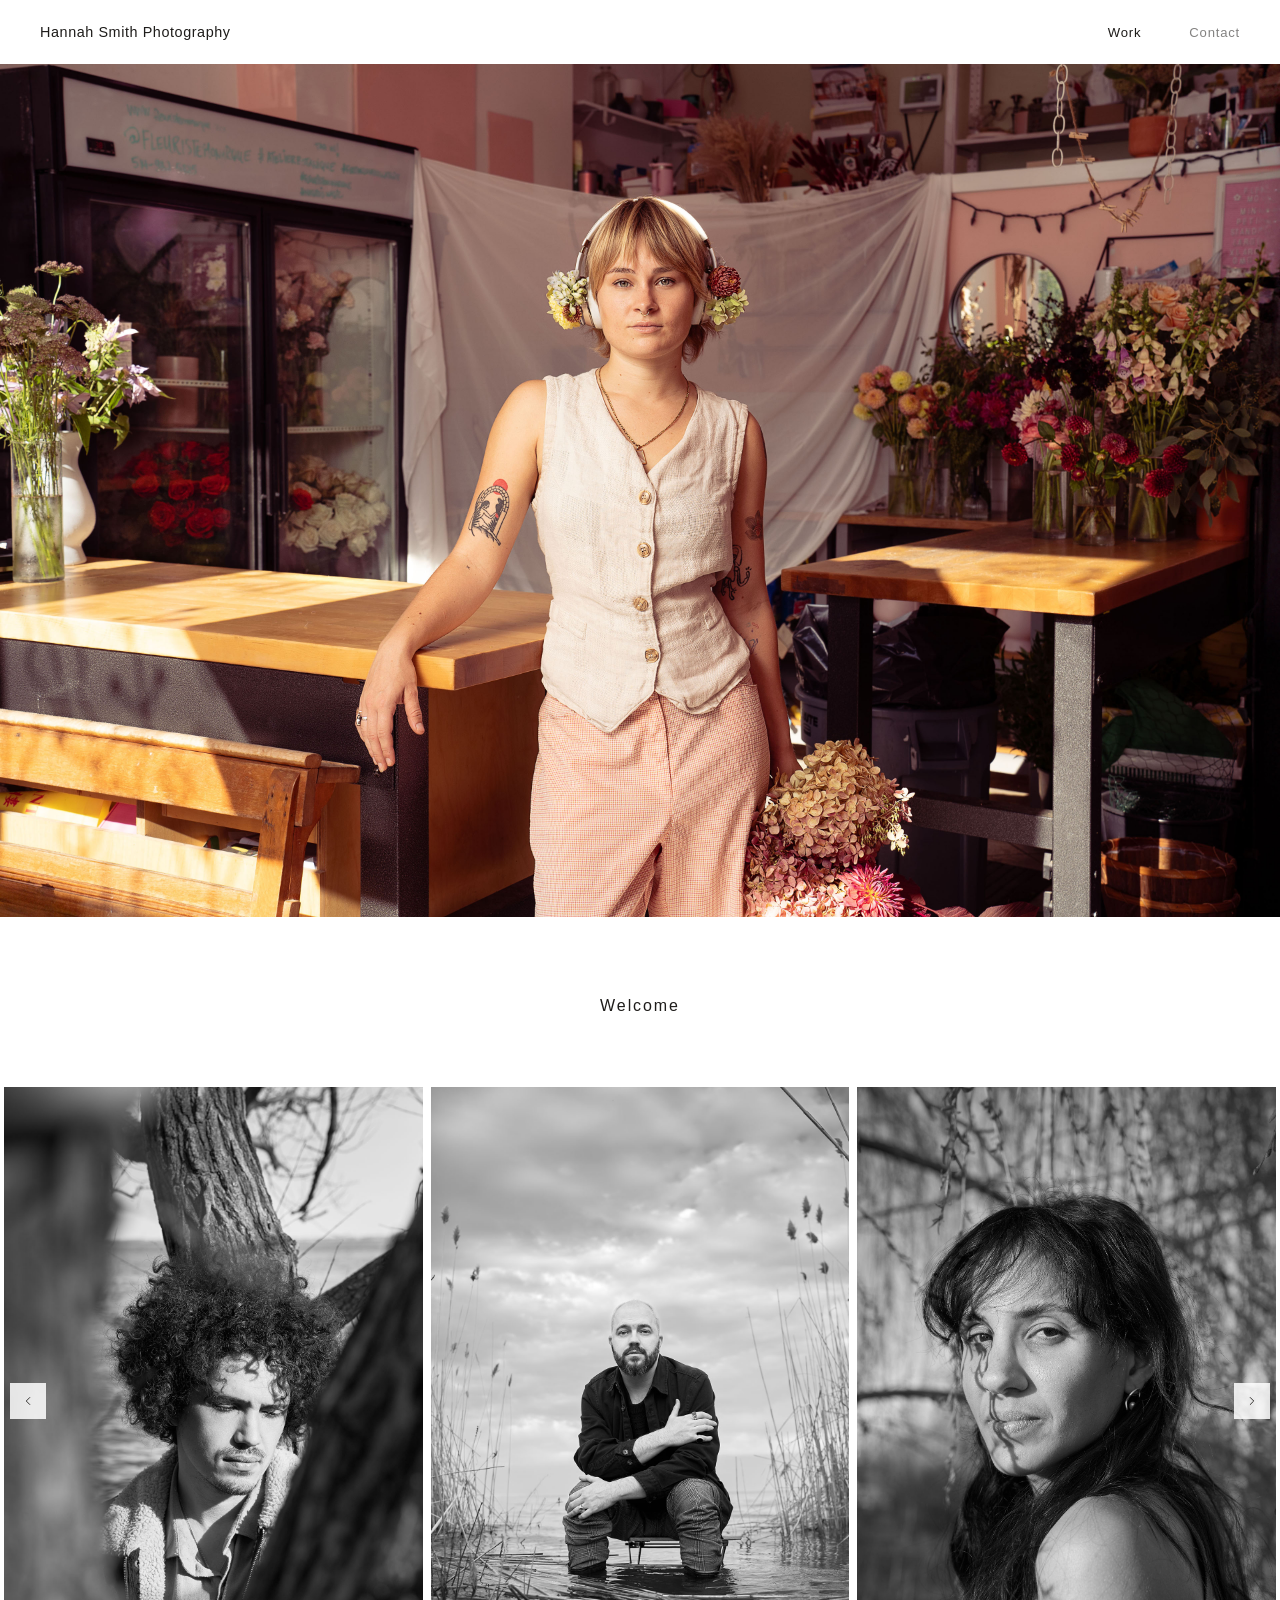
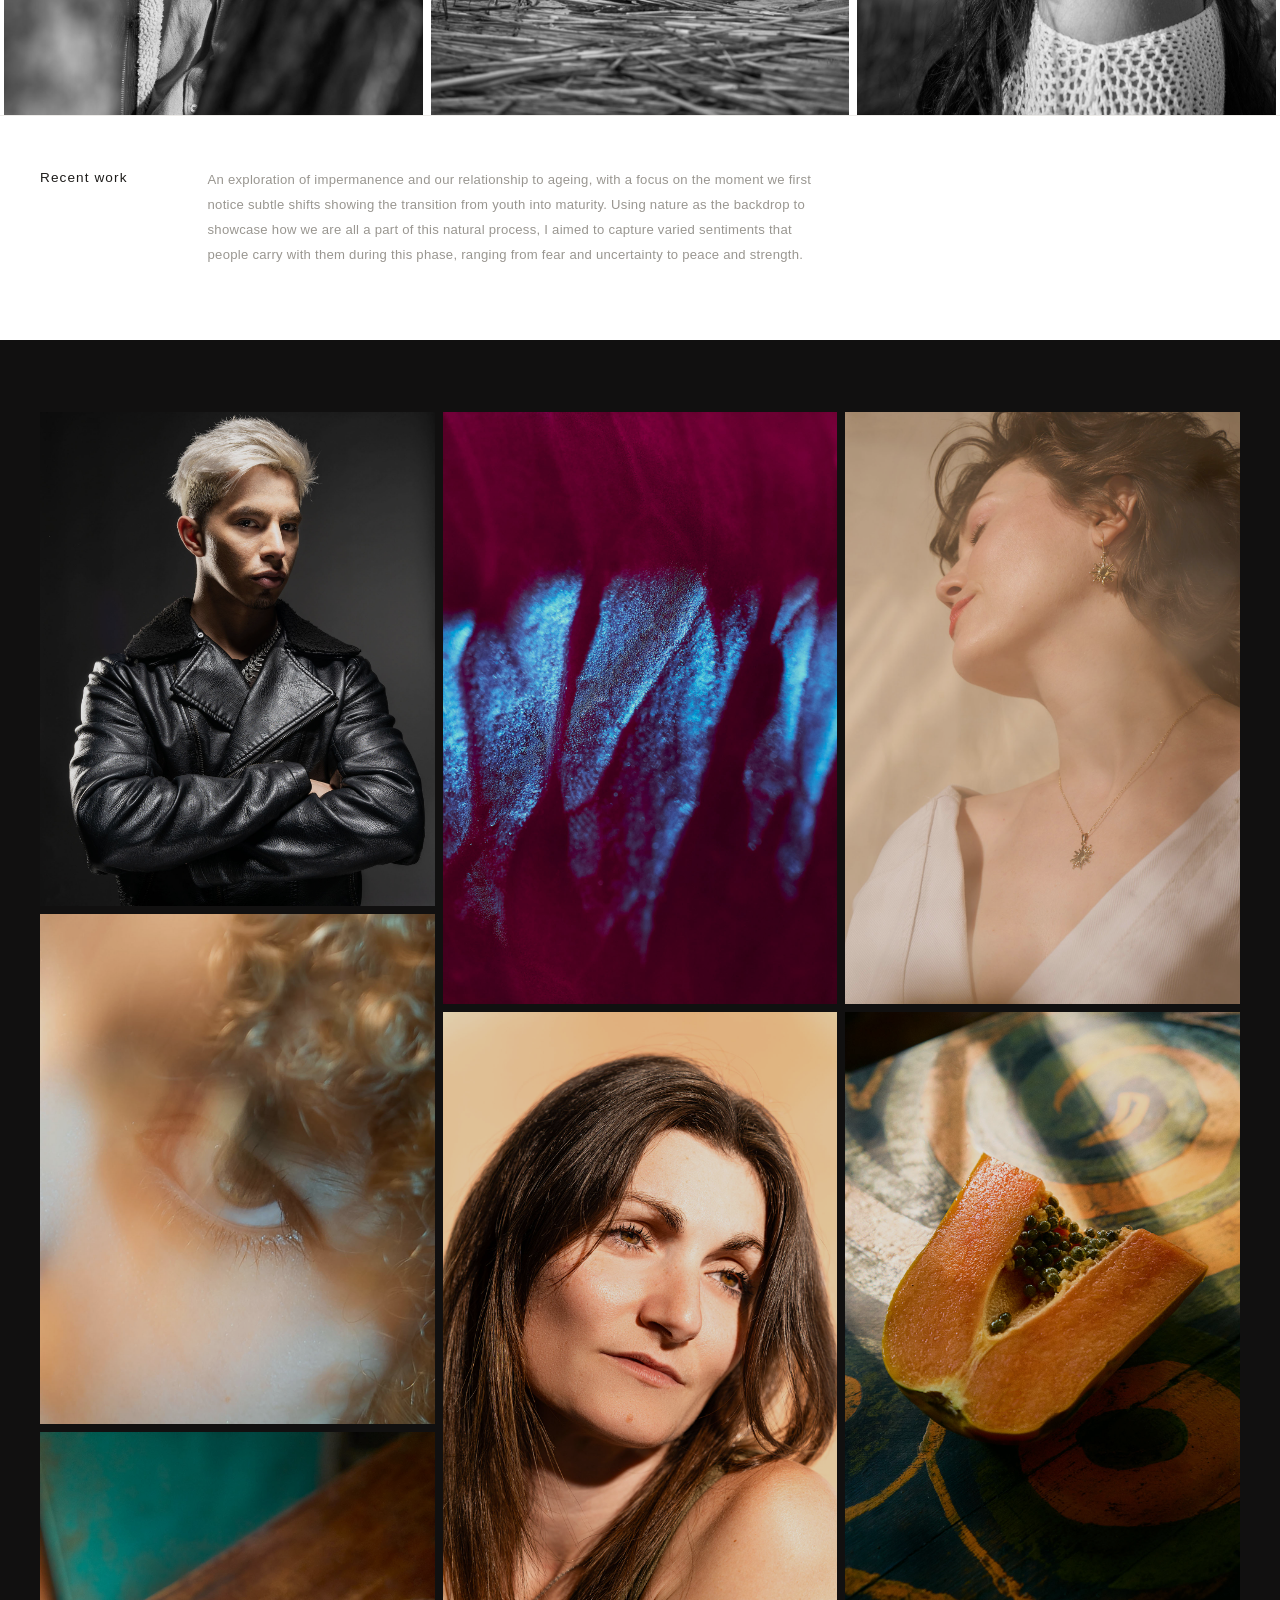
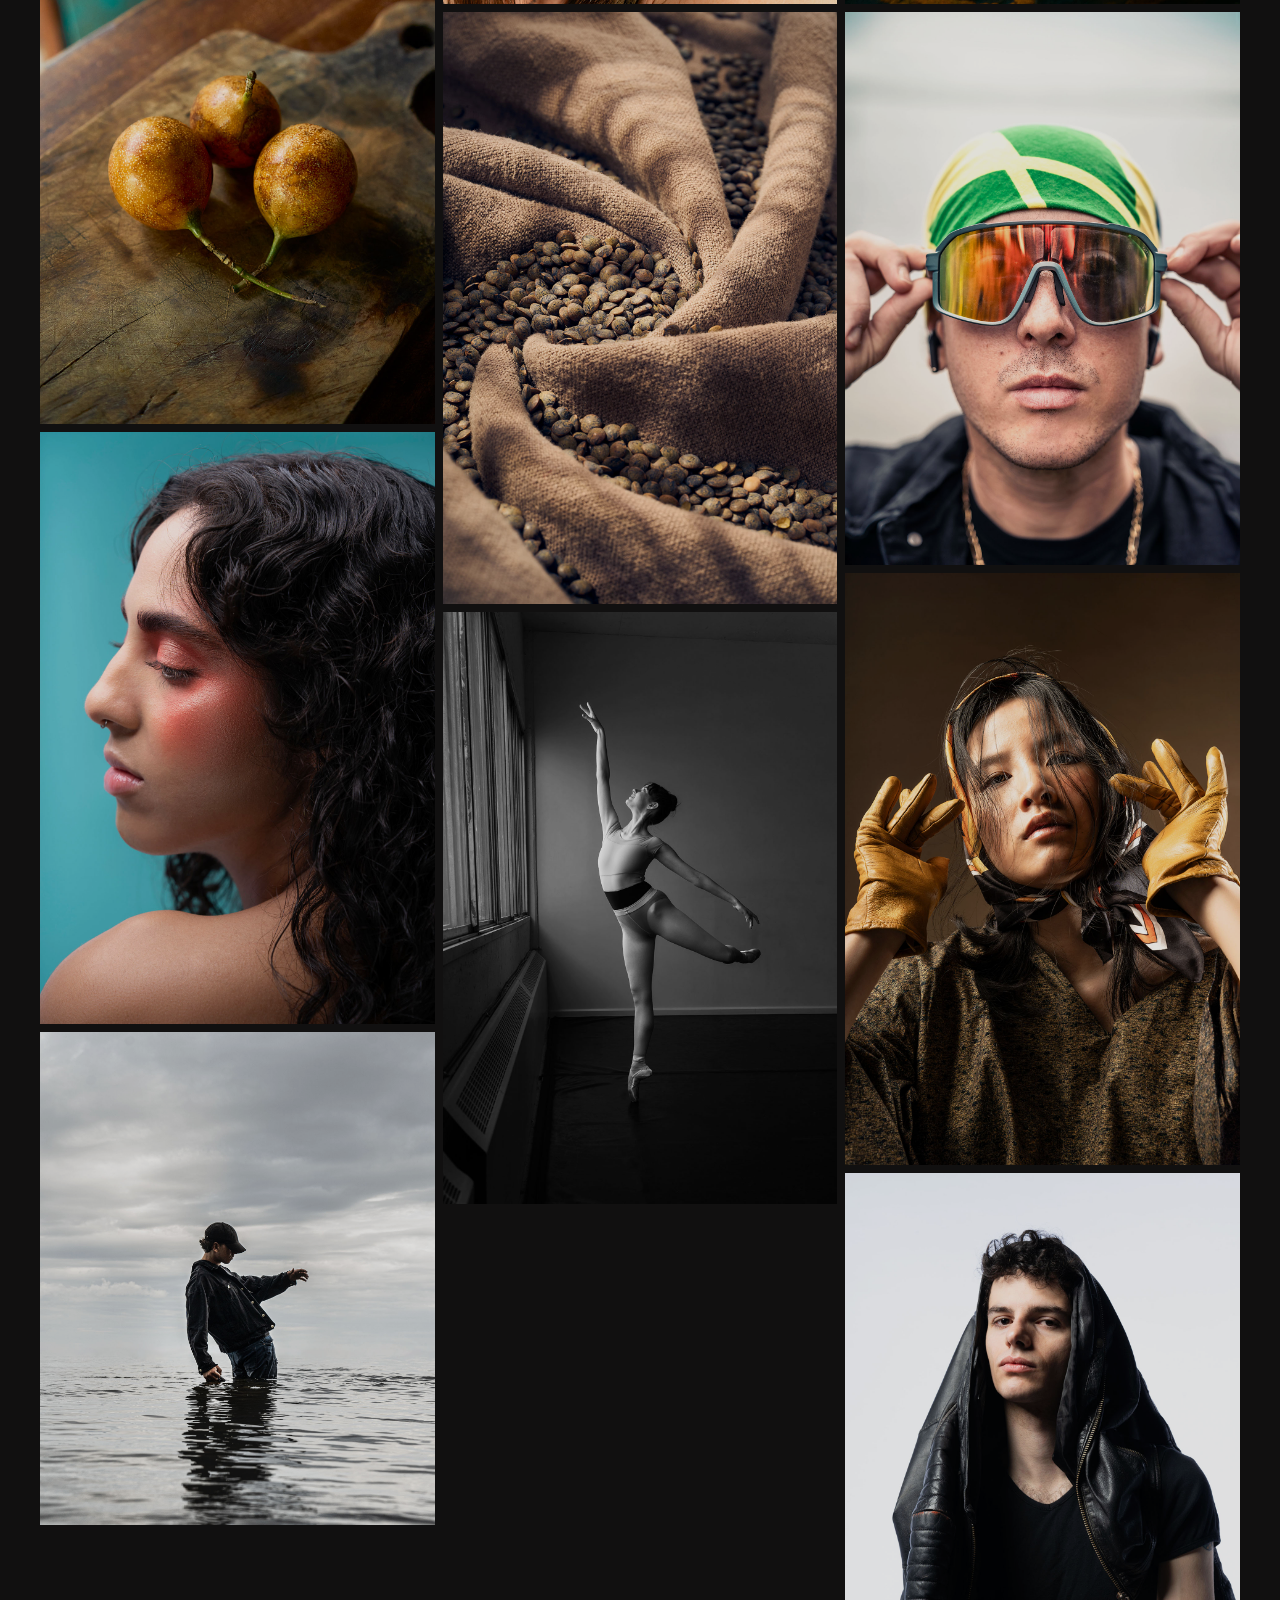
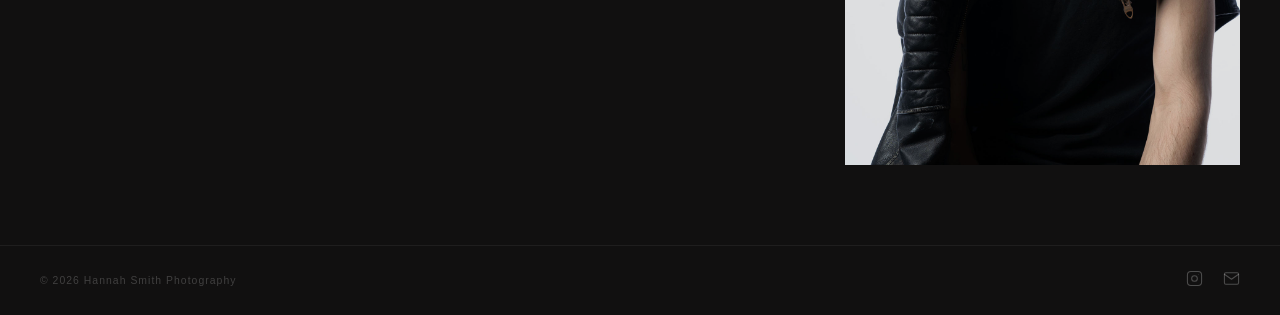
==== commit c30faabd: "Add files via upload" ====
--- a/index.html
+++ b/index.html
@@ -18,7 +18,7 @@
 
   <main>
 
-    <!-- HERO: upload to images/hero.jpg — displays full width at natural ratio, never cropped -->
+    <!-- HERO: upload to images/hero.jpg -->
     <section class="hero">
       <img src="images/hero.jpg" alt="Hannah Smith Photography" />
     </section>
@@ -28,15 +28,18 @@
       <h2>Welcome</h2>
     </section>
 
-    <!-- CAROUSEL -->
+    <!-- CAROUSEL: true infinite loop, 3 visible, slides one at a time every 3s -->
     <section id="work">
       <div class="carousel-outer">
         <button class="carousel-btn prev" aria-label="Previous">
           <svg viewBox="0 0 24 24" fill="none" stroke-width="1.5" stroke-linecap="round" stroke-linejoin="round"><polyline points="15 18 9 12 15 6"></polyline></svg>
         </button>
         <div class="carousel-track" id="carouselTrack">
-          <!-- Upload portraits to images/portraits/ named portrait-1.jpg, portrait-2.jpg etc.
-               To reorder: move blocks around. To add more: copy a block. -->
+          <!--
+            To ADD more portraits: copy a carousel-slide block, increment the number.
+            To REORDER: move blocks around.
+            The infinite loop is handled by JS — just keep slides here, don't duplicate.
+          -->
           <div class="carousel-slide"><img src="images/portraits/portrait-1.jpg" alt="Portrait 1" /></div>
           <div class="carousel-slide"><img src="images/portraits/portrait-2.jpg" alt="Portrait 2" /></div>
           <div class="carousel-slide"><img src="images/portraits/portrait-3.jpg" alt="Portrait 3" /></div>
@@ -45,13 +48,18 @@
           <div class="carousel-slide"><img src="images/portraits/portrait-6.jpg" alt="Portrait 6" /></div>
           <div class="carousel-slide"><img src="images/portraits/portrait-7.jpg" alt="Portrait 7" /></div>
           <div class="carousel-slide"><img src="images/portraits/portrait-8.jpg" alt="Portrait 8" /></div>
+          <div class="carousel-slide"><img src="images/portraits/portrait-9.jpg" alt="Portrait 9" /></div>
+          <div class="carousel-slide"><img src="images/portraits/portrait-10.jpg" alt="Portrait 10" /></div>
+          <div class="carousel-slide"><img src="images/portraits/portrait-11.jpg" alt="Portrait 11" /></div>
+          <div class="carousel-slide"><img src="images/portraits/portrait-12.jpg" alt="Portrait 12" /></div>
+          <div class="carousel-slide"><img src="images/portraits/portrait-13.jpg" alt="Portrait 13" /></div>
         </div>
         <button class="carousel-btn next" aria-label="Next">
           <svg viewBox="0 0 24 24" fill="none" stroke-width="1.5" stroke-linecap="round" stroke-linejoin="round"><polyline points="9 18 15 12 9 6"></polyline></svg>
         </button>
       </div>
 
-      <!-- Caption below carousel -->
+      <!-- Caption -->
       <div class="caption-block">
         <p class="caption-title">Recent work</p>
         <p class="caption-body">
@@ -64,9 +72,10 @@
       </div>
     </section>
 
-    <!-- GALLERY: dark background, images at natural size, flexible cluster.
-         To reorder: move .g-item blocks around.
-         To add more: copy a .g-item block and update the src number. -->
+    <!-- GALLERY: dark, flexible columns cluster, natural image sizes.
+         To ADD more: copy a .g-item block and update the number.
+         To REORDER: move .g-item blocks into whatever order looks best.
+         No limit — add as many as you like. -->
     <section class="gallery-section">
       <div class="gallery-cluster">
         <div class="g-item"><img src="images/gallery/gallery-1.jpg" alt="" /></div>
@@ -82,6 +91,7 @@
         <div class="g-item"><img src="images/gallery/gallery-11.jpg" alt="" /></div>
         <div class="g-item"><img src="images/gallery/gallery-12.jpg" alt="" /></div>
         <div class="g-item"><img src="images/gallery/gallery-13.jpg" alt="" /></div>
+        <div class="g-item"><img src="images/gallery/gallery-14.jpg" alt="" /></div>
       </div>
     </section>
 
@@ -90,10 +100,10 @@
   <footer>
     <span class="footer-copy">&copy; 2026 Hannah Smith Photography</span>
     <div class="footer-icons">
-      <a href="#" aria-label="Instagram"><!-- replace # with your Instagram URL -->
+      <a href="#" aria-label="Instagram">
         <svg viewBox="0 0 24 24" fill="none" stroke="currentColor" stroke-width="1.5" stroke-linecap="round" stroke-linejoin="round"><rect x="2" y="2" width="20" height="20" rx="5"></rect><circle cx="12" cy="12" r="4"></circle><circle cx="17.5" cy="6.5" r="0.5" fill="currentColor" stroke="none"></circle></svg>
       </a>
-      <a href="mailto:YOUR-EMAIL-HERE" aria-label="Email"><!-- replace YOUR-EMAIL-HERE -->
+      <a href="mailto:YOUR-EMAIL-HERE" aria-label="Email">
         <svg viewBox="0 0 24 24" fill="none" stroke="currentColor" stroke-width="1.5" stroke-linecap="round" stroke-linejoin="round"><path d="M4 4h16c1.1 0 2 .9 2 2v12c0 1.1-.9 2-2 2H4c-1.1 0-2-.9-2-2V6c0-1.1.9-2 2-2z"></path><polyline points="22,6 12,13 2,6"></polyline></svg>
       </a>
     </div>
@@ -102,31 +112,67 @@
   <script>
     (function () {
       const track = document.getElementById('carouselTrack');
-      const slides = Array.from(track.querySelectorAll('.carousel-slide'));
-      const total = slides.length;
       const VISIBLE = 3;
       const INTERVAL = 3000;
-      let current = 0;
+
+      // Clone slides for true infinite loop
+      const originalSlides = Array.from(track.querySelectorAll('.carousel-slide'));
+      const total = originalSlides.length;
+
+      // Prepend clones of last VISIBLE slides, append clones of first VISIBLE slides
+      const prepend = originalSlides.slice(-VISIBLE).map(s => s.cloneNode(true));
+      const append  = originalSlides.slice(0, VISIBLE).map(s => s.cloneNode(true));
+      prepend.forEach(s => track.insertBefore(s, track.firstChild));
+      append.forEach(s => track.appendChild(s));
+
+      const allSlides = Array.from(track.querySelectorAll('.carousel-slide'));
+      let current = VISIBLE; // start after prepended clones
       let timer;
+      let isTransitioning = false;
 
       function setWidths() {
         const w = track.parentElement.offsetWidth / VISIBLE;
-        slides.forEach(s => s.style.width = w + 'px');
+        allSlides.forEach(s => s.style.width = w + 'px');
+        // Position without animation on resize
+        track.style.transition = 'none';
+        track.style.transform = `translateX(-${current * (track.parentElement.offsetWidth / VISIBLE)}px)`;
       }
-      function goTo(idx) {
-        current = ((idx % total) + total) % total;
+
+      function goTo(idx, animate) {
+        if (isTransitioning) return;
+        current = idx;
         const w = track.parentElement.offsetWidth / VISIBLE;
+        track.style.transition = animate === false ? 'none' : 'transform 0.7s cubic-bezier(0.25, 0.46, 0.45, 0.94)';
         track.style.transform = `translateX(-${current * w}px)`;
+        if (animate !== false) isTransitioning = true;
       }
+
+      // After transition ends, silently jump if we're on a clone
+      track.addEventListener('transitionend', () => {
+        isTransitioning = false;
+        if (current <= VISIBLE - 1) {
+          // jumped past start clones — silently reposition to real end
+          goTo(current + total, false);
+        } else if (current >= total + VISIBLE) {
+          // jumped past end clones — silently reposition to real start
+          goTo(current - total, false);
+        }
+      });
+
+      function next() { goTo(current + 1, true); }
+      function prev() { goTo(current - 1, true); }
+
       function startAuto() {
         clearInterval(timer);
-        timer = setInterval(() => goTo(current + 1), INTERVAL);
+        timer = setInterval(next, INTERVAL);
       }
-      document.querySelector('.carousel-btn.prev').addEventListener('click', () => { goTo(current - 1); startAuto(); });
-      document.querySelector('.carousel-btn.next').addEventListener('click', () => { goTo(current + 1); startAuto(); });
+
+      document.querySelector('.carousel-btn.prev').addEventListener('click', () => { prev(); startAuto(); });
+      document.querySelector('.carousel-btn.next').addEventListener('click', () => { next(); startAuto(); });
+
       setWidths();
       startAuto();
-      window.addEventListener('resize', () => { setWidths(); goTo(current); });
+      window.addEventListener('resize', setWidths);
     })();
   </script>
 
